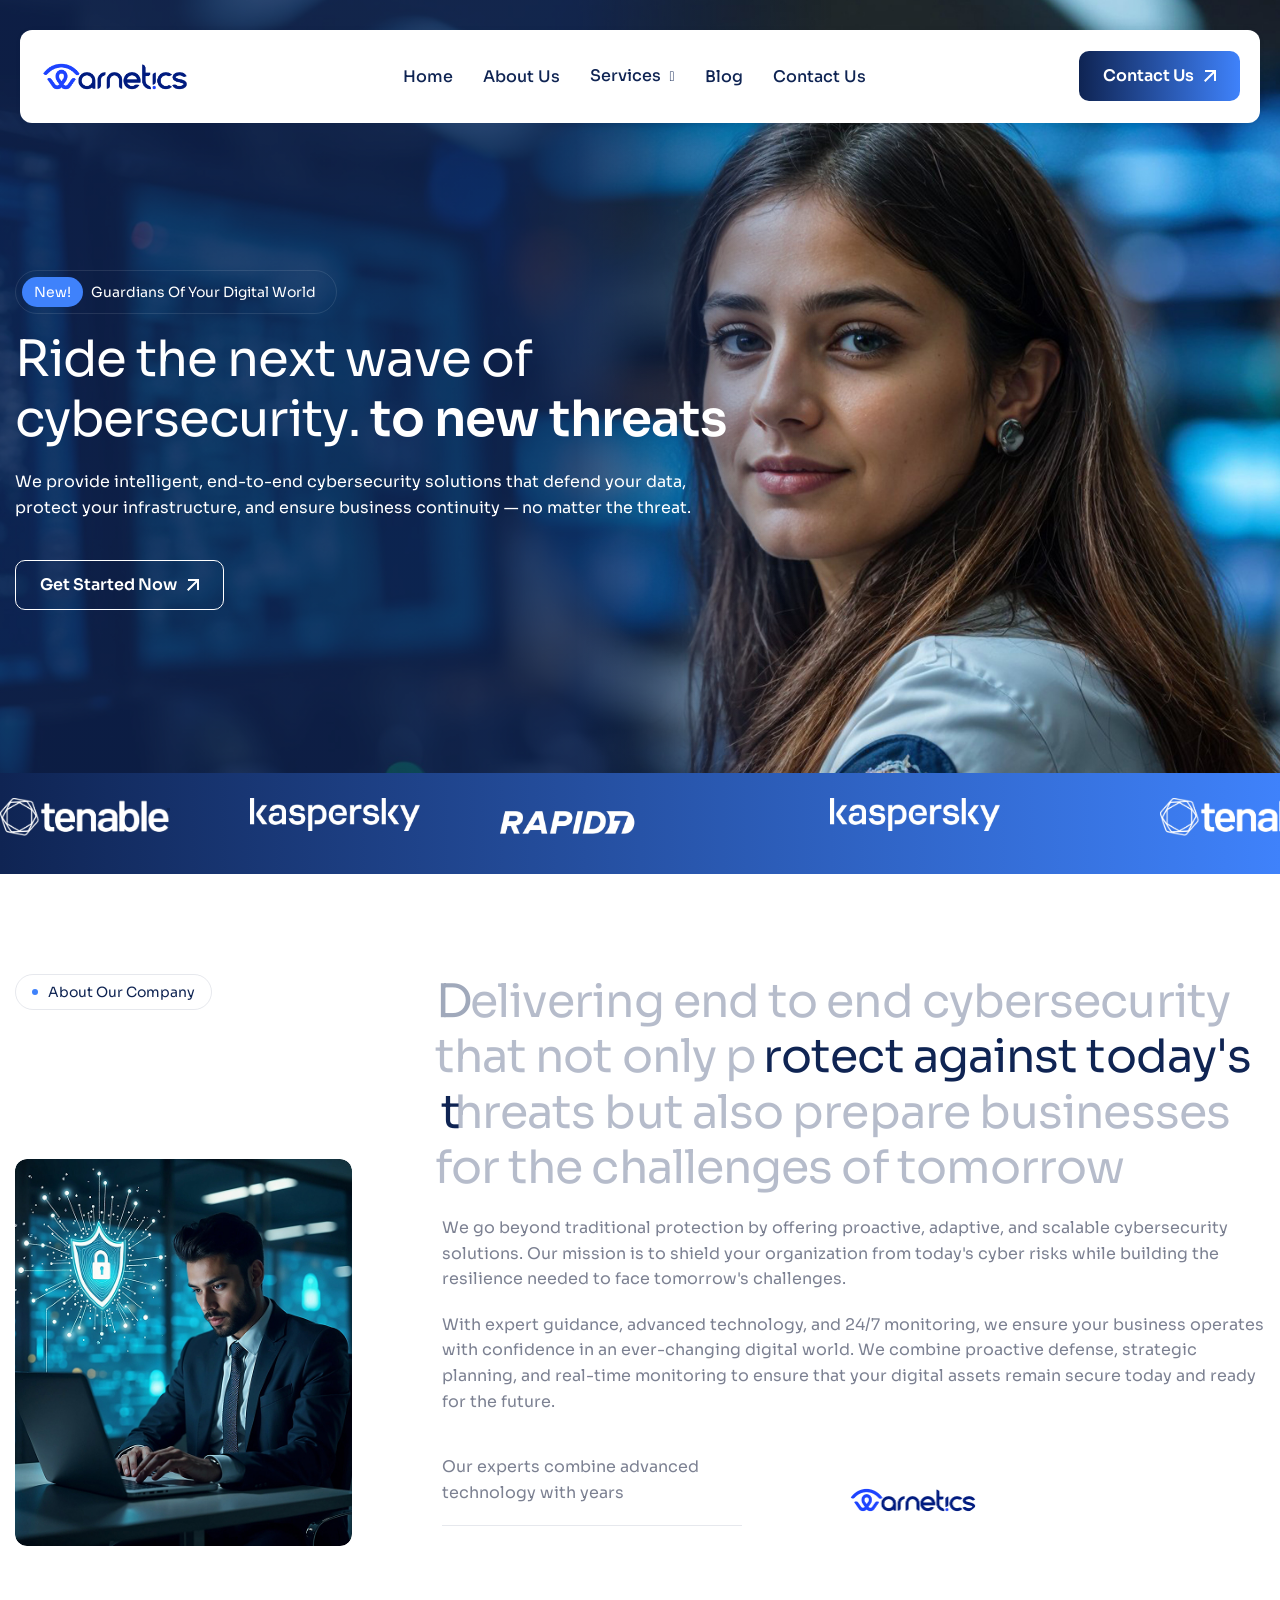
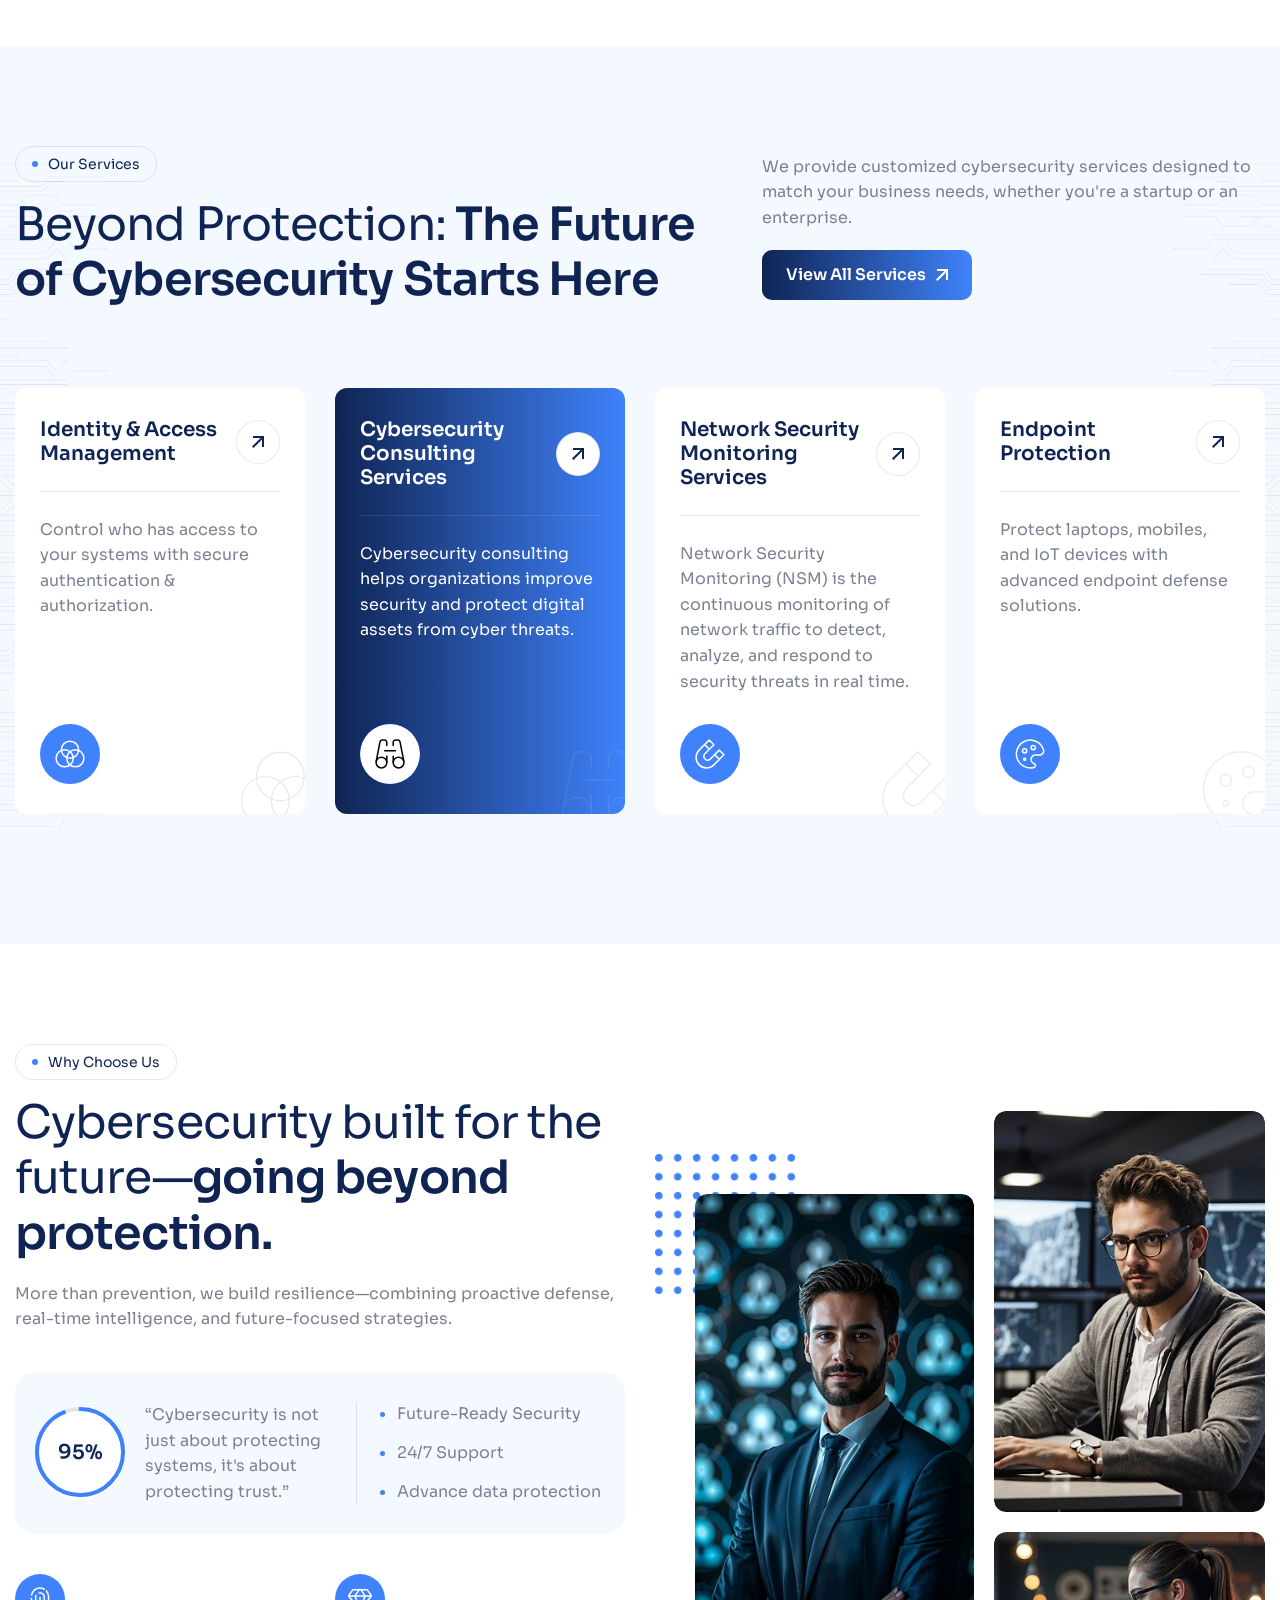
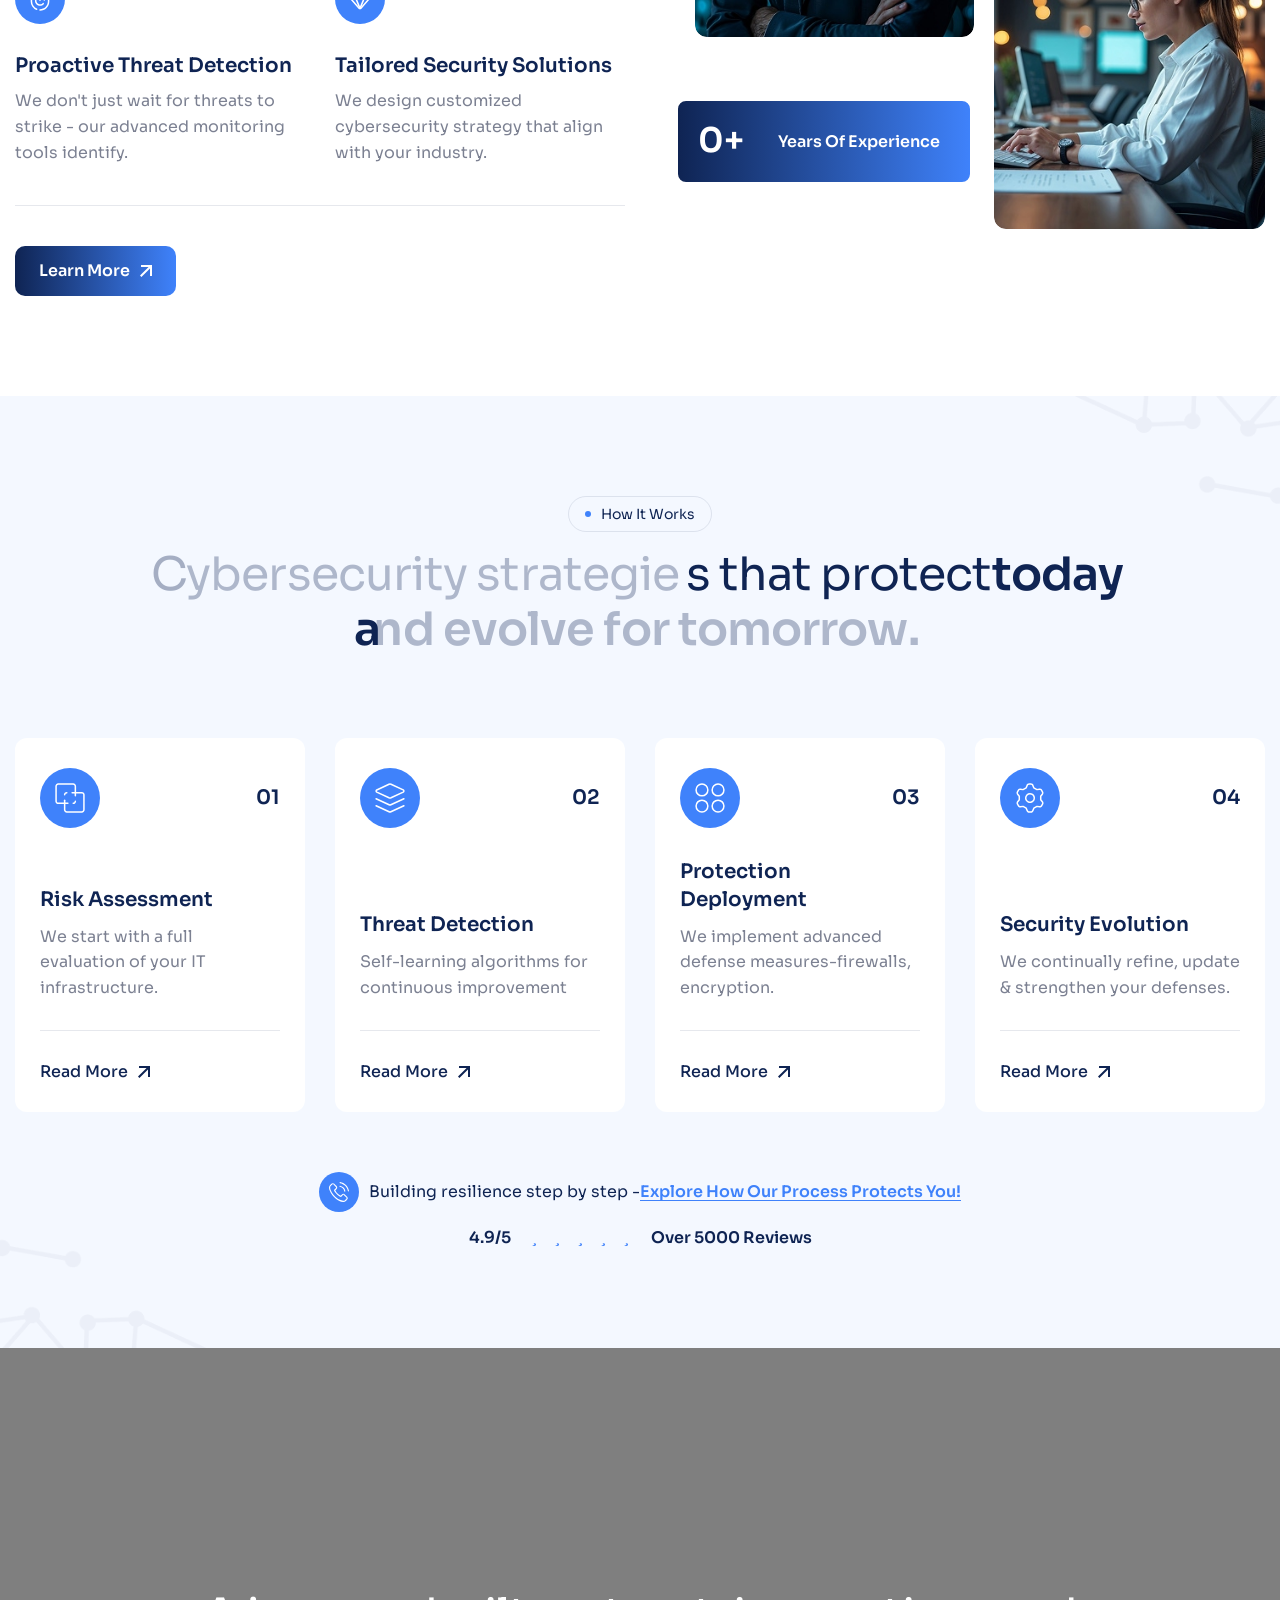
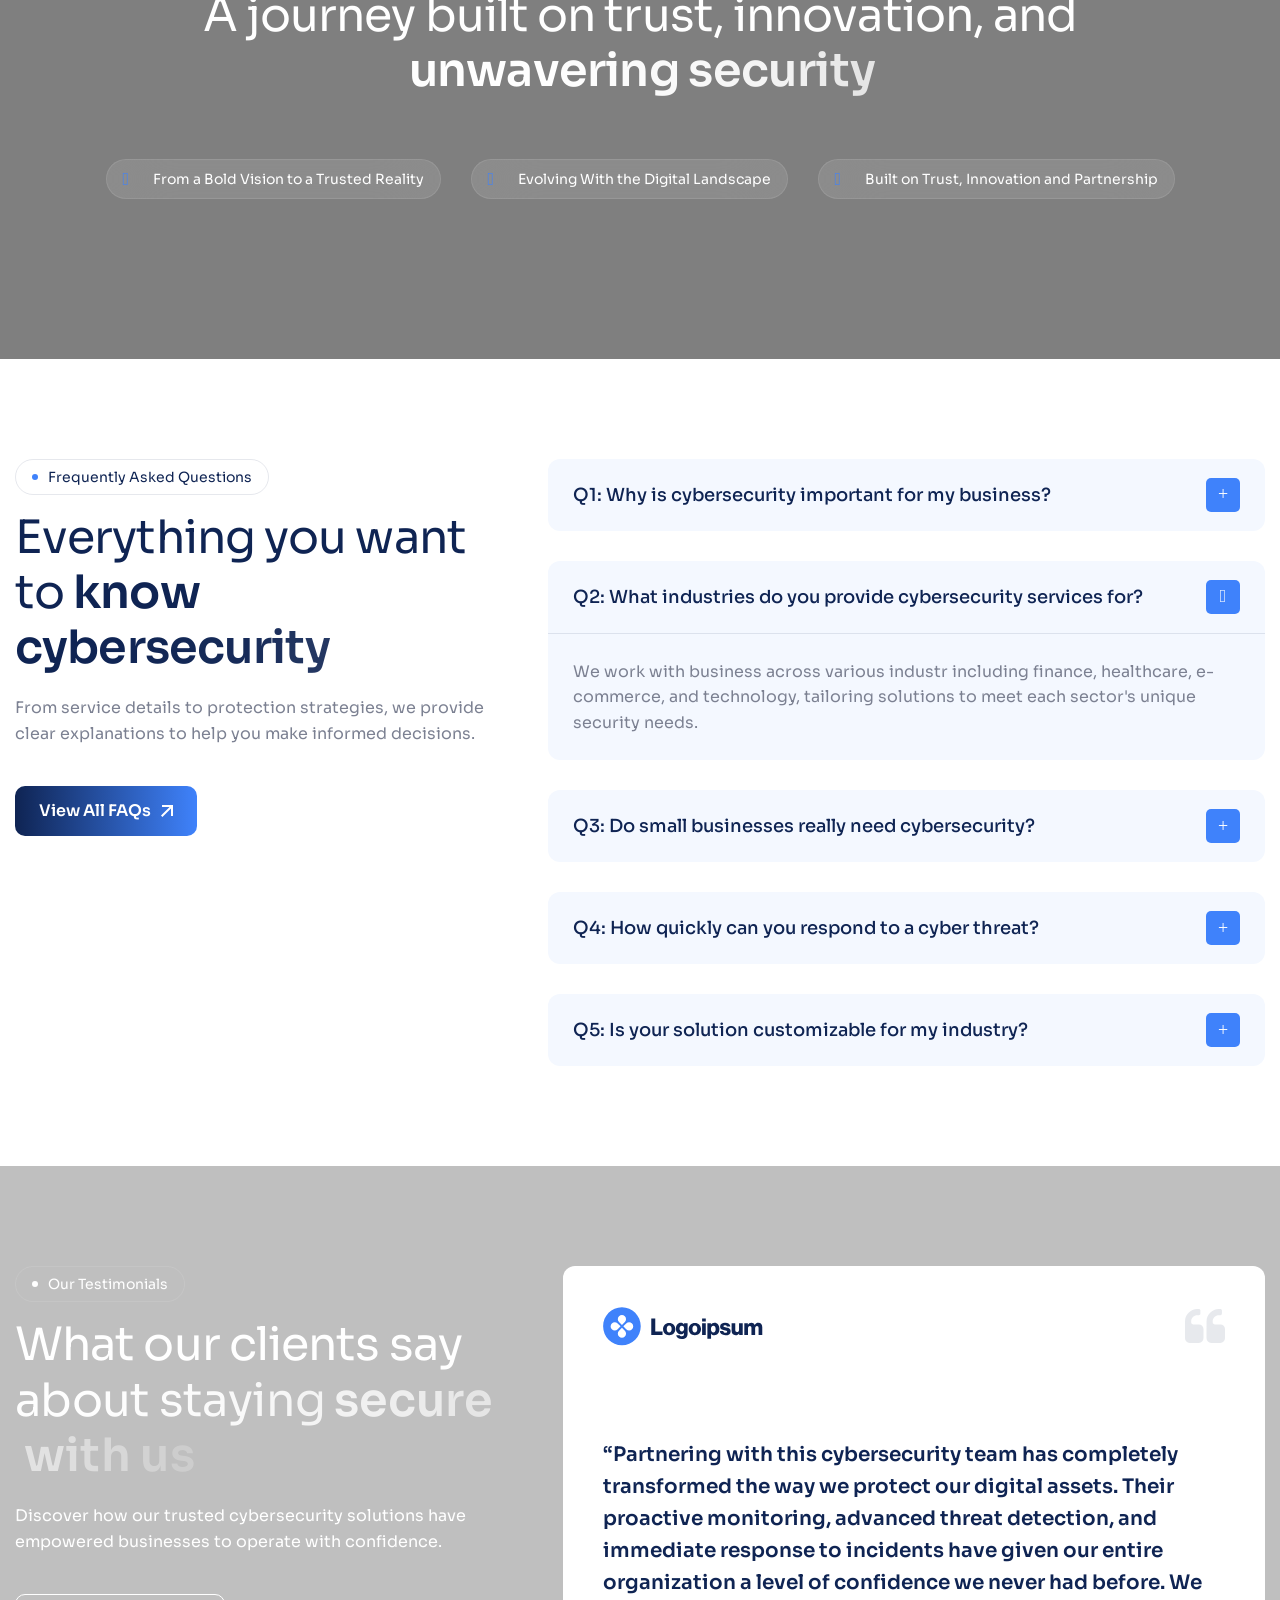
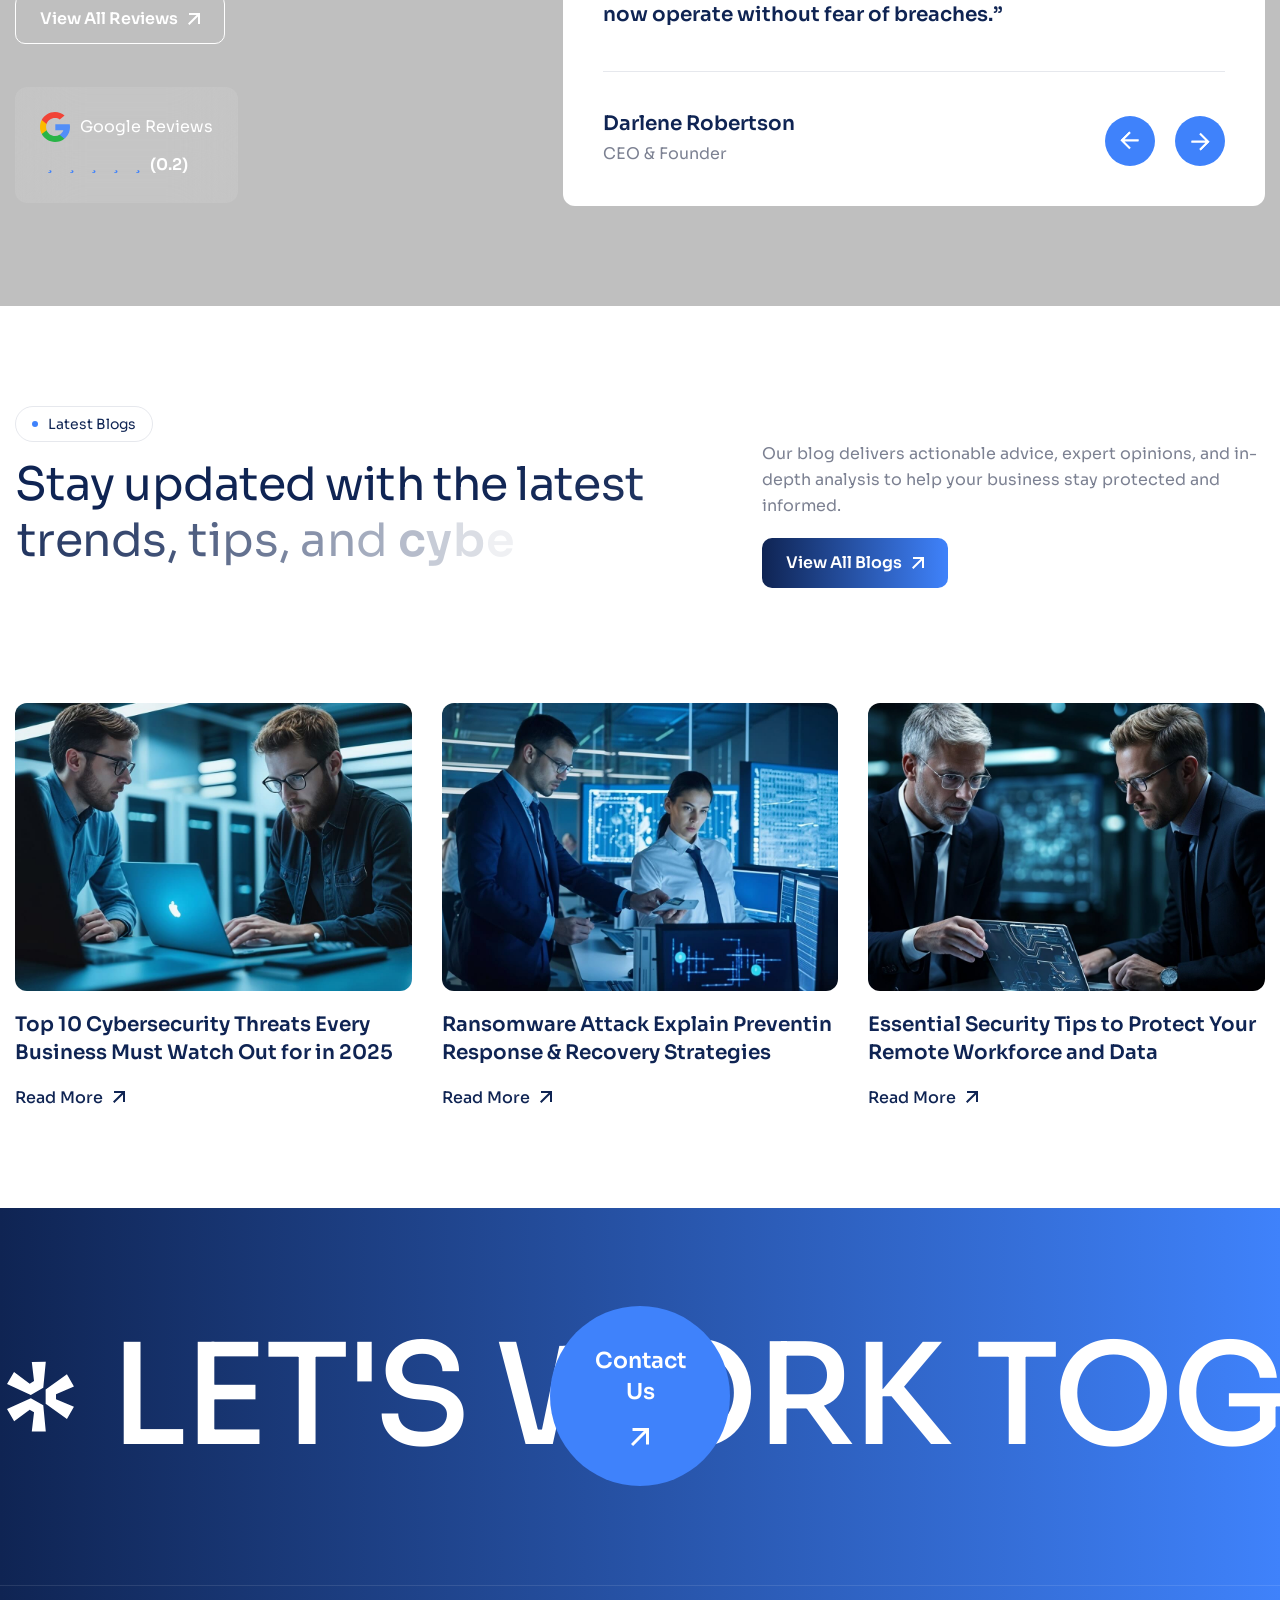
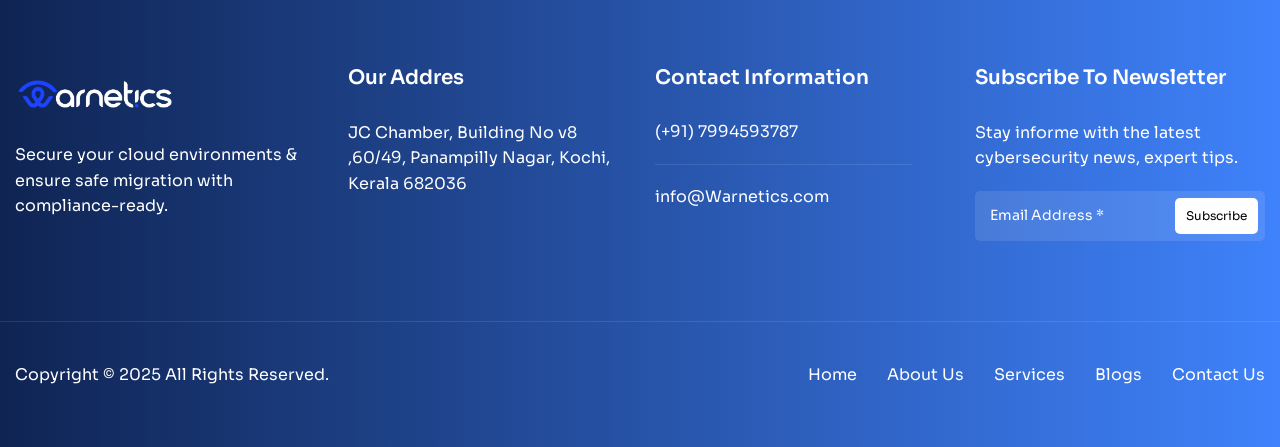
==== index.html @ e3523a28 "new index-image tp index" ====
<!DOCTYPE html>
<html lang="zxx">

<!-- Mirrored from html.awaikenthemes.com/netzon/index.html by HTTrack Website Copier/3.x [XR&CO'2014], Tue, 27 Jan 2026 14:29:32 GMT -->
<head>
	<!-- Meta -->
	<meta charset="utf-8">
	<meta http-equiv="X-UA-Compatible" content="IE=edge">
	<meta name="viewport" content="width=device-width, initial-scale=1.0, maximum-scale=1">
	<meta name="description" content="">
	<meta name="keywords" content="">
	<meta name="author" content="Awaiken">
	<!-- Page Title -->
    <title>Warnetics | Advanced Cyber Defense Solutions



    </title>
	<!-- Favicon Icon -->
	<link rel="shortcut icon" type="image/x-icon" href="images/warnetics icon-01.png">
	<!-- Google Fonts Css-->
	<link rel="preconnect" href="https://fonts.googleapis.com/">
    <link rel="preconnect" href="https://fonts.gstatic.com/" crossorigin>
    <link href="https://fonts.googleapis.com/css2?family=Sora:wght@100..800&amp;display=swap" rel="stylesheet">
	<!-- Bootstrap Css -->
	<link href="css/bootstrap.min.css" rel="stylesheet" media="screen">
	<!-- SlickNav Css -->
	<link href="css/slicknav.min.css" rel="stylesheet">
	<!-- Swiper Css -->
	<link rel="stylesheet" href="css/swiper-bundle.min.css">
	<!-- Font Awesome Icon Css-->
	<link href="css/all.min.css" rel="stylesheet" media="screen">
	<!-- Animated Css -->
	<link href="css/animate.css" rel="stylesheet">
    <!-- Magnific Popup Core Css File -->
	<link rel="stylesheet" href="css/magnific-popup.css">
	<!-- Mouse Cursor Css File -->
	<link rel="stylesheet" href="css/mousecursor.css">
	<!-- Main Custom Css -->
	<link href="css/custom.css" rel="stylesheet" media="screen">
</head>
<body>

    <!-- Preloader Start -->
	<div class="preloader">
		<div class="loading-container">
			<div class="loading"></div>
			<div id="loading-icon"><img src="images/warnetics icon-03.png" alt=""></div>
		</div>
	</div>
	<!-- Preloader End -->

    <!-- Header Start -->
	<header class="main-header">
		<div class="header-sticky">
			<nav class="navbar navbar-expand-lg">
				<div class="container-fluid">
					<!-- Logo Start -->
					<a class="navbar-brand" href="index.html">
						<img src="images/warnetics logo-04.png" width="150"  alt="Logo">
					</a>
					<!-- Logo End -->

					<!-- Main Menu Start -->
					<div class="collapse navbar-collapse main-menu">
                        <div class="nav-menu-wrapper">
                            <ul class="navbar-nav mr-auto" id="menu">
                                <li class="nav-item "><a class="nav-link" href="index.html">Home</a></li>  
                                <li class="nav-item"><a class="nav-link" href="about.html">About Us</a>
                                <li class="nav-item submenu"><a class="nav-link" href="services.html">Services</a>
                                    <ul>
                                        <li class="nav-item"><a class="nav-link" href="iam.html">Identify and access management</a></li>
                                        <li class="nav-item"><a class="nav-link" href="endpoint-protection.html">Endpoint protection</a></li>
                                        <li class="nav-item"><a class="nav-link" href="Network-Security-Monitoring.html">Network security monitoring</a></li>
                                        <li class="nav-item"><a class="nav-link" href="Cybersecurity-consultingn.html">Cybersecurity consultingn</a></li>
                                        <li class="nav-item"><a class="nav-link" href="VAPT.html">Vulnerability Assessmen & Penetration Testing (VAPT)</a></li>
                                    </ul>
                                </li>
                                <li class="nav-item"><a class="nav-link" href="blog.html">Blog</a></li>
                                
                                <li class="nav-item"><a class="nav-link" href="contact.html">Contact Us</a></li>
                            </ul>
                        </div>

                        <!-- Header Btn Start -->
                        <div class="header-btn">
                            <a class="btn-default" href="contact.html">Contact Us</a>
                        </div>
                        <!-- Header Btn End -->                      
					</div>
					<!-- Main Menu End -->
					<div class="navbar-toggle"></div>
				</div>
			</nav>
			<div class="responsive-menu"></div>
		</div>
	</header>
	<!-- Header End -->

    <!-- Hero Section Start -->
    <div class="hero hero-bg-image dark-section parallaxie">
        <div class="container">
            <div class="row">
                <div class="col-xl-7 col-lg-10">
                    <!-- Hero Box Start -->
                    <div class="hero-box">
                        <!-- Hero Content Start -->
                        <div class="hero-content">                            
                            <!-- Section Title Start -->
                            <div class="section-title">
                                <h3 class="wow fadeInUp"><span>New!</span> Guardians of Your Digital World</h3>
                                <h1 class="text-anime-style-2" data-cursor="-opaque">Ride the next wave of cybersecurity. <span>to new threats</span></h1>
                                <p class="wow fadeInUp" data-wow-delay="0.2s">We provide intelligent, end-to-end cybersecurity solutions that defend your data, protect your infrastructure, and ensure business continuity — no matter the threat.</p>
                            </div>
                            <!-- Section Title End -->
    
                            <div class="hero-body wow fadeInUp" data-wow-delay="0.4s">
                                <!-- Hero Button Start -->
                                <div class="hero-btn">
                                    <a href="contact.html" class="btn-default btn-highlighted">Get Started Now</a>
                                </div>
                                <!-- Hero Button End -->
                                
                                <!-- Video Play Button Start -->
                              
                                <!-- Video Play Button End -->
                            </div>
                        </div>
                        <!-- Hero Content End -->
                    </div>
                    <!-- Hero Box End -->
                </div>
            </div>
        </div>
    </div>
    <!-- Hero Section End -->
    
    <!-- Scrolling Ticker Section Start -->
    <div class="our-scrolling-ticker">
        <!-- Scrolling Ticker Start -->
        <div class="scrolling-ticker-box">
            <div class="scrolling-content">
                <span><img src="images/tenable.png" alt=""></span>
                <!-- <span><img src="images/Fortinet-Logo.wine.png" alt=""></span> -->
                <span><img src="images/kaspersky-logo-8.png" alt=""></span>
                <span><img src="images/rapid7.png" alt=""></span>
                <span><img src="images/tenable.pngg" alt=""></span>
                <!-- <span><img src="images/Fortinet-Logo.wine.png" alt=""></span> -->
                <span><img src="images/kaspersky-logo-8.png" alt=""></span>
                <span><img src="images/images/rapid7.png" alt=""></span>
                <span><img src="images/tenable.png" alt=""></span>
                <!-- <span><img src="images/Fortinet-Logo.wine.png" alt=""></span> -->
                <span><img src="images/kaspersky-logo-8.png" alt=""></span>
                <span><img src="images/rapid7.png" alt=""></span>
            </div>

            <div class="scrolling-content">
                <span><img src="images/tenable.png" alt=""></span>
                <!-- <span><img src="images/Fortinet-Logo.wine.png" alt=""></span> -->
                <span><img src="images/kaspersky-logo-8.png" alt=""></span>
                <span><img src="images/rapid7.png" alt=""></span>
                <span><img src="images/tenable.png" alt=""></span>
                <!-- <span><img src="images/Fortinet-Logo.wine.png" alt=""></span> -->
                <span><img src="ikaspersky-logo-8.png" alt=""></span>
                <span><img src="images/images/rapid7.png" alt=""></span>
                <span><img src="images/tenable.png" alt=""></span>
                <!-- <span><img src="images/Fortinet-Logo.wine.png" alt=""></span> -->
                <span><img src="images/kaspersky-logo-8.png" alt=""></span>
                <span><img src="images/rapid7.png" alt=""></span>
            </div>
        </div>
        <!-- Scrolling Ticker End -->
    </div>
    <!-- Scrolling Ticker Section End -->

    <!-- About Us Section Start -->
    <div class="about-us">
        <div class="container">
            <div class="row">
                <div class="col-xl-4">
                    <!-- About Image Box Start -->
                    <div class="about-image-box">
                        <!-- Section Sub Title Start -->
                        <div class="section-sub-title">
                            <h3 class="wow fadeInUp">About Our Company</h3>
                        </div>
                        <!-- Section Sub Title End -->

                        <!-- About Image Start -->
                        <div class="about-us-image">
                            <figure class="image-anime reveal">
                                <img src="images/about-us-image.jpg" alt="">
                            </figure>
                        </div>
                        <!-- About Image End -->
                    </div>
                    <!-- About Image Box End -->           
                </div>

                <div class="col-xl-8">
                    <!-- About Content Start -->
                    <div class="about-us-content">
                        <!-- Section Title Start -->
                        <div class="section-title">
                            <h2 class="text-effect" data-cursor="-opaque">Delivering end to end cybersecurity that not only protect against today's threats but also prepare businesses for the challenges of tomorrow</h2>
                            <p class="wow fadeInUp">We go beyond traditional protection by offering proactive, adaptive, and scalable cybersecurity solutions. Our mission is to shield your organization from today's cyber risks while building the resilience needed to face tomorrow's challenges.</p>
                            <p class="wow fadeInUp" data-wow-delay="0.2s">With expert guidance, advanced technology, and 24/7 monitoring, we ensure your business operates with confidence in an ever-changing digital world. We combine proactive defense, strategic planning, and real-time monitoring to ensure that your digital assets remain secure today and ready for the future.</p>
                        </div>
                        <!-- Section Title End -->

                        <!-- About Review Box Start -->
                        <div class="about-us-body wow fadeInUp" data-wow-delay="0.4s">
                            <!-- About Review Box Start -->
                            <div class="about-review-box">
                                <div class="about-client-box">
                                   
                                    <!-- About Client Content Start -->
                                    <div class="about-client-content">
                                        <p>Our experts combine advanced technology with years</p>
                                    </div>
                                    <!-- About Client Content End -->
                                </div>

                                <!-- About Google Review Box Start -->
                                <div class="about-google-review-box">
                                    
                                </div>
                                <!-- About Google Review Box End -->
                            </div>
                            <!-- About Review Box End -->

                            <!-- About Circle Start -->
                            <div class="about-us-circle">
                                <a href="about.html"><img src="images/warnetics logo-04.png" alt=""></a>
                            </div>
                            <!-- About Circle End -->
                        </div>
                        <!-- About Review Box End -->
                    </div>
                    <!-- About Content End -->
                </div>
            </div>
        </div>
    </div>
    <!-- About Us Section End -->

    <!-- Our Services Section Start -->
    <div class="our-services">
        <div class="container">
            <div class="row section-row align-items-center">
                <div class="col-xl-7">
                    <!-- Section Title Start -->
                    <div class="section-title">
                        <h3 class="wow fadeInUp">Our services</h3>
                        <h2 class="text-anime-style-2" data-cursor="-opaque">Beyond Protection: <span>The Future of Cybersecurity Starts Here</span></h2>
                    </div>
                    <!-- Section Title End -->
                </div>

                <div class="col-xl-5">
                    <!-- Section Content Btn Start -->
                    <div class="section-content-btn">
                        <!-- Section Title Content Start -->
                        <div class="section-title-content wow fadeInUp" data-wow-delay="0.2s">
                            <p class="wow fadeInUp" data-wow-delay="0.2s">We provide customized cybersecurity services designed to match your business needs, whether you're a startup or an enterprise.</p>
                        </div>
                        <!-- Section Title Content End -->

                        <!-- Section Btn Start -->
                        <div class="section-btn wow fadeInUp" data-wow-delay="0.4s">
                            <a href="services.html" class="btn-default">View All Services</a>
                        </div>
                        <!-- Section Btn End -->
                    </div>
                    <!-- Section Content Btn End -->
                </div>
            </div>

            <div class="row service-list">
                <div class="col-xl-3 col-md-6">
                    <!-- Service Item Start -->
                    <div class="service-item wow fadeInUp">
                        <!-- Service Item Body Start -->
                        <div class="service-item-body">
                            <!-- Service Item Header Start -->
                            <div class="service-item-header">
                                <div class="service-item-title">
                                    <h3><a href="iam.html">Identity & Access Management</a></h3>
                                </div>
                                <div class="service-item-btn">
                                    <a href="iam.html"><img src="images/arrow-primary.svg" alt=""></a>
                                </div>
                            </div>
                            <!-- Service Item Header End -->

                            <!-- Service Item Content Start -->
                            <div class="service-item-content">
                                <p>Control who has access to your systems with secure authentication & authorization.</p>
                            </div>
                            <!-- Service Item Content End -->
                        </div>
                        <!-- Service Item Body End -->

                        <!-- Icon Box Start -->
                        <div class="icon-box">
                            <img src="images/icon-service-item-1.svg" alt="">  
                        </div>
                        <!-- Icon Box End -->

                        <!-- Service Bg Icon Start -->
                        <div class="service-bg-icon">
                            <img src="images/icon-service-item-1-bg.svg" alt="">
                        </div>
                        <!-- Service Bg Icon End -->
                    </div>
                    <!-- Service Item End -->
                </div>

                <div class="col-xl-3 col-md-6">
                    <!-- Service Item Start -->
                    <div class="service-item active wow fadeInUp" data-wow-delay="0.2s">
                        <!-- Service Item Body Start -->
                        <div class="service-item-body">
                            <!-- Service Item Header Start -->
                            <div class="service-item-header">
                                <div class="service-item-title">
                                    <h3><a href="Cybersecurity-consultingn.html">Cybersecurity Consulting Services</a></h3>
                                </div>
                                <div class="service-item-btn">
                                    <a href="Cybersecurity-consultingn.html"><img src="images/arrow-primary.svg" alt=""></a>
                                </div>
                            </div>
                            <!-- Service Item Header End -->

                            <!-- Service Item Content Start -->
                            <div class="service-item-content">
                                <p>Cybersecurity consulting helps organizations improve security and protect digital assets from cyber threats.</p>
                            </div>
                            <!-- Service Item Content End -->
                        </div>
                        <!-- Service Item Body End -->

                        <!-- Icon Box Start -->
                        <div class="icon-box">
                            <img src="images/icon-service-item-2.svg" alt=""> 
                        </div>
                        <!-- Icon Box End -->

                        <!-- Service Bg Icon Start -->
                        <div class="service-bg-icon">
                            <img src="images/icon-service-item-2-bg.svg" alt="">
                        </div>
                        <!-- Service Bg Icon End -->
                    </div>
                    <!-- Service Item End -->
                </div>

                <div class="col-xl-3 col-md-6">
                    <!-- Service Item Start -->
                    <div class="service-item wow fadeInUp" data-wow-delay="0.4s">
                        <!-- Service Item Body Start -->
                        <div class="service-item-body">
                            <!-- Service Item Header Start -->
                            <div class="service-item-header">
                                <div class="service-item-title">
                                    <h3><a href="Network-Security-Monitoring.html">Network Security Monitoring Services
                                    </a></h3>
                                </div>
                                <div class="service-item-btn">
                                    <a href="Network-Security-Monitoring.html"><img src="images/arrow-primary.svg" alt=""></a>
                                </div>
                            </div>
                            <!-- Service Item Header End -->

                            <!-- Service Item Content Start -->
                            <div class="service-item-content">
                                <p>Network Security Monitoring (NSM) is the continuous monitoring of network traffic to detect, analyze, and respond to security threats in real time.</p>
                            </div>
                            <!-- Service Item Content End -->
                        </div>
                        <!-- Service Item Body End -->

                        <!-- Icon Box Start -->
                        <div class="icon-box">
                            <img src="images/icon-service-item-3.svg" alt="">  
                        </div>
                        <!-- Icon Box End -->

                        <!-- Service Bg Icon Start -->
                        <div class="service-bg-icon">
                            <img src="images/icon-service-item-3-bg.svg" alt="">
                        </div>
                        <!-- Service Bg Icon End -->
                    </div>
                    <!-- Service Item End -->
                </div>

                <div class="col-xl-3 col-md-6">
                    <!-- Service Item Start -->
                    <div class="service-item wow fadeInUp" data-wow-delay="0.6s">
                        <!-- Service Item Body Start -->
                        <div class="service-item-body">
                            <!-- Service Item Header Start -->
                            <div class="service-item-header">
                                <div class="service-item-title">
                                    <h3><a href="endpoint-protection.html">Endpoint Protection</a></h3>
                                </div>
                                <div class="service-item-btn">
                                    <a href="endpoint-protection.html"><img src="images/arrow-primary.svg" alt=""></a>
                                </div>
                            </div>
                            <!-- Service Item Header End -->

                            <!-- Service Item Content Start -->
                            <div class="service-item-content">
                                <p>Protect laptops, mobiles, and IoT devices with advanced endpoint defense solutions.</p>
                            </div>
                            <!-- Service Item Content End -->
                        </div>
                        <!-- Service Item Body End -->

                        <!-- Icon Box Start -->
                        <div class="icon-box">
                            <img src="images/icon-service-item-4.svg" alt="">  
                        </div>
                        <!-- Icon Box End -->
                         
                        <!-- Service Bg Icon Start -->
                        <div class="service-bg-icon">
                            <img src="images/icon-service-item-4-bg.svg" alt="">
                        </div>
                        <!-- Service Bg Icon End -->
                    </div>
                    <!-- Service Item End -->
                </div>

                <div class="col-lg-12">
                
                </div>
            </div>
        </div>
    </div>
    <!-- Our Services Section End -->

    <!-- Why Choose Us Section Start -->
    <div class="why-choose-us">
        <div class="container">
            <div class="row align-items-center">
                <div class="col-xl-6">
                    <!-- Why Choose Content Start -->
                    <div class="why-choose-content">
                        <!-- Section Title Start -->
                        <div class="section-title">
                            <h3 class="wow fadeInUp">Why Choose Us</h3>
                            <h2 class="text-anime-style-2" data-cursor="-opaque">Cybersecurity built for the future—<span>going beyond protection.</span></h2>
                            <p class="wow fadeInUp" data-wow-delay="0.2s">More than prevention, we build resilience—combining proactive defense, real-time intelligence, and future-focused strategies.</p>
                        </div>
                        <!-- Section Title End -->

                        <!-- Why Choose Body Start -->
                        <div class="why-choose-body wow fadeInUp" data-wow-delay="0.4s">
                            <!-- Why Choose Counter Content Start -->
                            <div class="why-choose-counter-content">
                                <!-- Why Choose Counter Start -->
                                <div class="why-choose-counter">
                                    <div class="circle" data-value="0.95">
                                        <div class="progress_value"><span class="pro_data"></span><span>%</span></div>
                                    </div>
                                </div>
                                <!-- Why Choose Counter End -->

                                <!-- Why Choose Counter Info Start -->
                                <div class="why-choose-counter-info">
                                    <p>“Cybersecurity is not just about protecting systems, it's about protecting trust.”</p>
                                </div>
                                <!-- Why Choose Counter Info End -->
                            </div>
                            <!-- Why Choose Counter Content End -->

                            <!-- Why Choose Counter List Start -->
                            <div class="why-choose-counter-list">
                                <ul>
                                    <li>Future-Ready Security</li>
                                    <li>24/7 Support</li>
                                    <li>Advance data protection</li>
                                </ul>
                            </div>
                            <!-- Why Choose Counter List End -->
                        </div>
                        <!-- Why Choose Body End -->

                        <!-- Why Choose Item List Start -->
                        <div class="why-choose-item-list wow fadeInUp" data-wow-delay="0.6s">
                            <!-- Why Choose Item Start -->
                            <div class="why-choose-item">
                                <div class="icon-box">
                                    <img src="images/icon-why-choose-1.svg" alt="">
                                </div>
                                <div class="why-choose-item-content">
                                    <h3>Proactive Threat Detection</h3>
                                    <p>We don't just wait for threats to strike - our advanced monitoring tools identify.</p>
                                </div>
                            </div>
                            <!-- Why Choose Item End -->

                            <!-- Why Choose Item Start -->
                            <div class="why-choose-item">
                                <div class="icon-box">
                                    <img src="images/icon-why-choose-2.svg" alt="">
                                </div>
                                <div class="why-choose-item-content">
                                    <h3>Tailored Security Solutions</h3>
                                    <p>We design customized cybersecurity strategy that align with your industry.</p>
                                </div>
                            </div>
                            <!-- Why Choose Item End -->
                        </div>
                        <!-- Why Choose Item List End -->

                        <!-- Why Choose Button Start -->
                        <div class="why-choose-btn wow fadeInUp" data-wow-delay="0.8s">
                            <a href="contact.html" class="btn-default">Learn more</a>
                        </div>
                        <!-- Why Choose Button End -->
                    </div>
                    <!-- Why Choose Content End -->
                </div>

                <div class="col-xl-6">
                    <!-- Why Choose Image Box Start -->
                    <div class="why-choose-image-box wow fadeInUp" data-wow-delay="0.2s">
                        <!-- Why Choose Image Box 1 Start -->
                        <div class="why-choose-img-box-1">
                            <!-- Why Choose Image Start -->
                            <div class="why-choose-image image-1">
                                <figure class="image-anime reveal">
                                    <img src="images/why-choose-image-1.jpg" alt="">
                                </figure>
                            </div>
                            <!-- Why Choose Image End -->

                            <!-- Year Experience Box Start -->
                            <div class="year-experience-box">
                                <h2><span class="counter">2</span>+</h2>
                                <p>Years Of Experience</p>
                            </div>
                            <!-- Year Experience Box End -->
                        </div>
                        <!-- Why Choose Image Box 1 End -->

                        <!-- Why Choose Image Box 2 Start -->
                        <div class="why-choose-img-box-2">
                            <!-- Why Choose Image Start -->
                            <div class="why-choose-image image-2">
                                <figure class="image-anime reveal">
                                    <img src="images/why-choose-image-2.jpg" alt="">
                                </figure>
                            </div>
                            <!-- Why Choose Image End -->

                            <!-- Why Choose Image Start -->
                            <div class="why-choose-image image-3">
                                <figure class="image-anime reveal">
                                    <img src="images/why-choose-image-3.jpg" alt="">
                                </figure>
                            </div>
                            <!-- Why Choose Image End -->
                        </div>
                        <!-- Why Choose Image Box 1 End -->
                    </div>
                    <!-- Why Choose Image Box End -->
                </div>
            </div>
        </div>
    </div>
    <!-- Why Choose Us Section End -->

    <!-- How It Work Section Start -->
    <div class="how-it-work">
        <div class="container">
            <div class="row section-row">
                <div class="col-lg-12">
                    <!-- Section Title Start -->
                    <div class="section-title section-title-center">
                        <h3 class="wow fadeInUp">How It Works</h3>
                        <h2 class="text-effect" data-cursor="-opaque">Cybersecurity strategies that protect<span>today and evolve for tomorrow.</span></h2>
                    </div>
                    <!-- Section Title End -->
                </div>
            </div>

            <div class="row">
                <div class="col-xl-3 col-lg-6 col-md-6">
                    <!-- How Work Item Start -->
                    <div class="how-work-item wow fadeInUp">
                        <!-- How Work Item Header Start -->
                        <div class="how-work-item-header">
                            <div class="icon-box">
                                <img src="images/icon-how-it-work-1.svg" alt="">
                            </div>
                            <div class="how-work-item-no">
                                <h3>01</h3>
                            </div>
                        </div>
                        <!-- How Work Item Header End -->

                        <!-- How Work Item Body Start -->
                        <div class="how-work-item-body">
                            <div class="how-work-item-content">
                                <h3>Risk Assessment</h3>
                                <p>We start with a full evaluation of your IT infrastructure.</p>
                            </div>                            
                            <div class="how-work-btn">
                                <a href="contact.html" class="readmore-btn">Read More</a>
                            </div>
                        </div>                        
                        <!-- How Work Item Body End -->
                    </div>
                    <!-- How Work Item End -->
                </div>

                <div class="col-xl-3 col-lg-6 col-md-6">
                    <!-- How Work Item Start -->
                    <div class="how-work-item wow fadeInUp" data-wow-delay="0.2s">
                        <!-- How Work Item Header Start -->
                        <div class="how-work-item-header">
                            <div class="icon-box">
                                <img src="images/icon-how-it-work-2.svg" alt="">
                            </div>
                            <div class="how-work-item-no">
                                <h3>02</h3>
                            </div>
                        </div>
                        <!-- How Work Item Header End -->

                        <!-- How Work Item Body Start -->
                        <div class="how-work-item-body">
                            <div class="how-work-item-content">
                                <h3>Threat Detection</h3>
                                <p>Self-learning algorithms for continuous improvement</p>
                            </div>                            
                            <div class="how-work-btn">
                                <a href="contact.html" class="readmore-btn">Read More</a>
                            </div>
                        </div>                        
                        <!-- How Work Item Body End -->
                    </div>
                    <!-- How Work Item End -->
                </div>

                <div class="col-xl-3 col-lg-6 col-md-6">
                    <!-- How Work Item Start -->
                    <div class="how-work-item wow fadeInUp" data-wow-delay="0.4s">
                        <!-- How Work Item Header Start -->
                        <div class="how-work-item-header">
                            <div class="icon-box">
                                <img src="images/icon-how-it-work-3.svg" alt="">
                            </div>
                            <div class="how-work-item-no">
                                <h3>03</h3>
                            </div>
                        </div>
                        <!-- How Work Item Header End -->

                        <!-- How Work Item Body Start -->
                        <div class="how-work-item-body">
                            <div class="how-work-item-content">
                                <h3>Protection Deployment</h3>
                                <p>We implement advanced defense measures-firewalls, encryption.</p>
                            </div>                            
                            <div class="how-work-btn">
                                <a href="contact.html" class="readmore-btn">Read More</a>
                            </div>
                        </div>                        
                        <!-- How Work Item Body End -->
                    </div>
                    <!-- How Work Item End -->
                </div>

                <div class="col-xl-3 col-lg-6 col-md-6">
                    <!-- How Work Item Start -->
                    <div class="how-work-item wow fadeInUp" data-wow-delay="0.6s">
                        <!-- How Work Item Header Start -->
                        <div class="how-work-item-header">
                            <div class="icon-box">
                                <img src="images/icon-how-it-work-4.svg" alt="">
                            </div>
                            <div class="how-work-item-no">
                                <h3>04</h3>
                            </div>
                        </div>
                        <!-- How Work Item Header End -->

                        <!-- How Work Item Body Start -->
                        <div class="how-work-item-body">
                            <div class="how-work-item-content">
                                <h3>Security Evolution</h3>
                                <p>We continually refine, update & strengthen your defenses.</p>
                            </div>                            
                            <div class="how-work-btn">
                                <a href="contact.html" class="readmore-btn">Read More</a>
                            </div>
                        </div>                        
                        <!-- How Work Item Body End -->
                    </div>
                    <!-- How Work Item End -->
                </div>
            </div>

            <div class="row">
                <div class="col-lg-12">
                    <!-- Section Footer Text Start -->
                    <div class="section-footer-text section-footer-contact wow fadeInUp" data-wow-delay="0.8s">
                        <p><span><img src="images/icon-phone-white.svg" alt=""></span> Building resilience step by step - <a href="contact.html">Explore how our process protects you!</a></p>
                        <ul>
                            <li>4.9/5</li>
                            <li><i class="fa-solid fa-star"></i>
                                <i class="fa-solid fa-star"></i>
                                <i class="fa-solid fa-star"></i>
                                <i class="fa-solid fa-star"></i>
                                <i class="fa-solid fa-star"></i>
                            </li>
                            <li>Over 5000 Reviews</li>
                        </ul>
                    </div>
                    <!-- Section Footer Text End -->
                </div>
            </div>
        </div>
    </div>
    <!-- How It Work Section Start -->

    
    <!-- Our Case Studies Section End -->

    <!-- Intro Video Section Start -->
    <div class="intro-video dark-section parallaxie">
        <div class="container">
            <div class="row">
                <div class="col-lg-12">
                    <!-- Intro Video Box Start -->
                    <div class="intro-video-box">
                        <!-- Our Video Circle Start -->
                        <div class="our-video-circle">
                            
                        </div>     
                        <!-- Our Video Circle End -->

                        <!-- Section Title Start -->
                        <div class="section-title section-title-center">
                            <h2 class="text-anime-style-2" data-cursor="-opaque">A journey built on trust, innovation, and <span>unwavering security</span></h2>
                        </div>
                        <!-- Section Title End -->

                        <!-- Intro Video List Start -->
                        <div class="intro-video-list wow fadeInUp" data-wow-delay="0.2s">
                            <ul>
                                <li>From a Bold Vision to a Trusted Reality</li>
                                <li>Evolving With the Digital Landscape</li>
                                <li>Built on Trust, Innovation and Partnership</li>
                            </ul>
                        </div>
                        <!-- Intro Video List End -->
                    </div>
                    <!-- Intro Video Box End -->
                </div>
            </div>
        </div>
    </div>
    <!-- Intro Video Section End -->

   

    

    <!-- Our Faqs Section Start -->
    <div class="our-faqs">
        <div class="container">
            <div class="row">
                <div class="col-xl-5">
                    <!-- Our Faqs Content Start -->
                    <div class="our-faqs-content">
                        <!-- Section Title Start -->
                        <div class="section-title">
                            <h3 class="wow fadeInUp">Frequently Asked Questions</h3>
                            <h2 class="text-anime-style-2" data-cursor="-opaque">Everything you want to <span>know cybersecurity</span></h2>
                            <p class="wow fadeInUp" data-wow-delay="0.2s">From service details to protection strategies, we provide clear explanations to help you make informed decisions.</p>
                        </div>
                        <!-- Section Title End -->
                        
                        <!-- Faq Button Start -->
                        <div class="faq-btn wow fadeInUp" data-wow-delay="0.4s">
                            <a href="#" class="btn-default">View all FAQs</a>
                        </div>
                        <!-- Faq Button End -->
                    </div>
                    <!-- Our Faqs Content End -->
                </div>

                <div class="col-xl-7">
                    <!-- FAQ Accordion Start -->
                    <div class="faq-accordion" id="accordion">
                        <!-- FAQ Item Start -->
                        <div class="accordion-item wow fadeInUp">
                            <h2 class="accordion-header" id="heading1">
                                <button class="accordion-button collapsed" type="button" data-bs-toggle="collapse" data-bs-target="#collapse1" aria-expanded="false" aria-controls="collapse1">
                                    Q1: Why is cybersecurity important for my business?
                                </button>
                            </h2>
                            <div id="collapse1" class="accordion-collapse collapse" aria-labelledby="heading1" data-bs-parent="#accordion">
                                <div class="accordion-body">
                                    <p>We work with business across various industr including finance, healthcare, e-commerce, and technology, tailoring solutions to meet each sector's unique security needs.</p>
                                </div>
                            </div>
                        </div>
                        <!-- FAQ Item End -->

                        <!-- FAQ Item Start -->
                        <div class="accordion-item wow fadeInUp" data-wow-delay="0.2s">
                            <h2 class="accordion-header" id="heading2">
                                <button class="accordion-button" type="button" data-bs-toggle="collapse" data-bs-target="#collapse2" aria-expanded="true" aria-controls="collapse2">
                                    Q2: What industries do you provide cybersecurity services for?
                                </button>
                            </h2>
                            <div id="collapse2" class="accordion-collapse collapse show" aria-labelledby="heading2" data-bs-parent="#accordion">
                                <div class="accordion-body">
                                    <p>We work with business across various industr including finance, healthcare, e-commerce, and technology, tailoring solutions to meet each sector's unique security needs.</p>
                                </div>
                            </div>
                        </div>
                        <!-- FAQ Item End -->

                        <!-- FAQ Item Start -->
                        <div class="accordion-item wow fadeInUp" data-wow-delay="0.4s">
                            <h2 class="accordion-header" id="heading3">
                                <button class="accordion-button collapsed" type="button" data-bs-toggle="collapse" data-bs-target="#collapse3" aria-expanded="false" aria-controls="collapse3">
                                    Q3: Do small businesses really need cybersecurity?
                                </button>
                            </h2>
                            <div id="collapse3" class="accordion-collapse collapse" aria-labelledby="heading3" data-bs-parent="#accordion">
                                <div class="accordion-body">
                                    <p>We work with business across various industr including finance, healthcare, e-commerce, and technology, tailoring solutions to meet each sector's unique security needs.</p>
                                </div>
                            </div>
                        </div>
                        <!-- FAQ Item End -->

                        <!-- FAQ Item Start -->
                        <div class="accordion-item wow fadeInUp" data-wow-delay="0.6s">
                            <h2 class="accordion-header" id="heading4">
                                <button class="accordion-button collapsed" type="button" data-bs-toggle="collapse" data-bs-target="#collapse4" aria-expanded="false" aria-controls="collapse4">
                                    Q4: How quickly can you respond to a cyber threat?
                                </button>
                            </h2>
                            <div id="collapse4" class="accordion-collapse collapse" aria-labelledby="heading4" data-bs-parent="#accordion">
                                <div class="accordion-body">
                                    <p>We work with business across various industr including finance, healthcare, e-commerce, and technology, tailoring solutions to meet each sector's unique security needs.</p>
                                </div>
                            </div>
                        </div>
                        <!-- FAQ Item End -->
                        
                        <!-- FAQ Item Start -->
                        <div class="accordion-item wow fadeInUp" data-wow-delay="0.8s">
                            <h2 class="accordion-header" id="heading5">
                                <button class="accordion-button collapsed" type="button" data-bs-toggle="collapse" data-bs-target="#collapse5" aria-expanded="false" aria-controls="collapse5">
                                    Q5: Is your solution customizable for my industry?
                                </button>
                            </h2>
                            <div id="collapse5" class="accordion-collapse collapse" aria-labelledby="heading5" data-bs-parent="#accordion">
                                <div class="accordion-body">
                                    <p>We work with business across various industr including finance, healthcare, e-commerce, and technology, tailoring solutions to meet each sector's unique security needs.</p>
                                </div>
                            </div>
                        </div>
                        <!-- FAQ Item End -->
                    </div>
                    <!-- FAQ Accordion End -->
                </div>
            </div>
        </div>
    </div>
    <!-- Our Faqs Section End -->

    <!-- Our Testimonial Section Start -->
    <div class="our-testimonials dark-section parallaxie">
        <div class="container">
            <div class="row">
                <div class="col-xl-5 col-lg-6">
                    <!-- Testimonial Content Start -->
                    <div class="our-testimonial-content">
                        <!-- Section Title Start -->
                        <div class="section-title">
                            <h3 class="wow fadeInUp">Our Testimonials</h3>
                            <h2 class="text-anime-style-2" data-cursor="-opaque">What our clients say about staying <span>secure with us</span></h2>
                            <p class="wow fadeInUp" data-wow-delay="0.2s">Discover how our trusted cybersecurity solutions have empowered businesses to operate with confidence.</p>
                        </div>
                        <!-- Section Title End -->
                        
                        <!-- Testimonial Button Start -->
                        <div class="testimonial-btn wow fadeInUp" data-wow-delay="0.4s">
                            <a href="#" class="btn-default btn-highlighted">View All Reviews</a>
                        </div>
                        <!-- Testimonial Button End -->

                        <!-- Testimonial Google Review Start -->
                        <div class="testimonial-google-review wow fadeInUp" data-wow-delay="0.6s">
                            <!-- About Google Review Header Start -->
                            <div class="about-google-review-header">
                                <div class="icon-box">
                                    <img src="images/icon-google.svg" alt="">
                                </div>
                                <div class="about-google-review-content">
                                    <p>Google Reviews</p>
                                </div>
                            </div>
                            <!-- About Google Review Header End -->

                            <!-- Google Rating Content Start -->
                            <div class="google-review-content">
                                <i class="fa-solid fa-star"></i>
                                <i class="fa-solid fa-star"></i>
                                <i class="fa-solid fa-star"></i>
                                <i class="fa-solid fa-star"></i>
                                <i class="fa-solid fa-star"></i>
                                <p>(<span class="counter">4.9</span>)</p>
                            </div>
                            <!-- Google Rating Content End -->
                        </div>
                        <!-- Testimonial Google Review End -->
                    </div>
                    <!-- Testimonial Content End -->
                </div>

                <div class="col-xl-7 col-lg-6">
                    <!-- Testimonial Slider Start -->
                    <div class="testimonial-slider">
                        <div class="swiper">
                            <div class="swiper-wrapper" data-cursor-text="Drag">
                                <!-- Testimonial Slide Start -->
                                <div class="swiper-slide">
                                    <div class="testimonial-item">
                                        <div class="testimonial-header">
                                            <div class="testimonial-logo">
                                                <img src="images/testimonial-company-logo-1.svg" alt="">
                                            </div>
                                            <div class="testimonial-quote">
                                                <img src="images/testimonial-quote.svg" alt="">
                                            </div>
                                        </div>                                         
                                        <div class="testimonial-body">
                                            <div class="testimonial-content">
                                                <p>“Partnering with this cybersecurity team has completely transformed the way we protect our digital assets. Their proactive monitoring, advanced threat detection, and immediate response to incidents have given our entire organization a level of confidence we never had before. We now operate without fear of breaches.”</p>
                                            </div>
                                            <div class="testimonial-author-content">
                                                <h3>Darlene Robertson</h3>
                                                <p>CEO & Founder</p>
                                            </div>
                                        </div>
                                    </div>
                                </div>
                                <!-- Testimonial Slide End -->

                                <!-- Testimonial Slide Start -->
                                <div class="swiper-slide">
                                    <div class="testimonial-item">
                                        <div class="testimonial-header">
                                            <div class="testimonial-logo">
                                                <img src="images/testimonial-company-logo-2.svg" alt="">
                                            </div>
                                            <div class="testimonial-quote">
                                                <img src="images/testimonial-quote.svg" alt="">
                                            </div>
                                        </div>                                         
                                        <div class="testimonial-body">
                                            <div class="testimonial-content">
                                                <p>“Partnering with this cybersecurity team has completely transformed the way we protect our digital assets. Their proactive monitoring, advanced threat detection, and immediate response to incidents have given our entire organization a level of confidence we never had before. We now operate without fear of breaches.”</p>
                                            </div>
                                            <div class="testimonial-author-content">
                                                <h3>John Carter</h3>
                                                <p>CTO, FinSecure Ltd.</p>
                                            </div>
                                        </div>
                                    </div>
                                </div>
                                <!-- Testimonial Slide End -->
                            </div>

                            <!-- Testimonial Slider Button Start -->
                            <div class="testimonial-slider-btn">
                                <div class="testimonial-button-prev"></div>
                                <div class="testimonial-button-next"></div>
                            </div>
                            <!-- Testimonial Slider Button End -->
                        </div>
                    </div>
                    <!-- Testimonial Slider End -->
                </div>
            </div>
        </div>
    </div>
    <!-- Our Testimonial Section End -->

    <!-- Our Blog Section Start -->
    <div class="our-blog">
        <div class="container">
            <div class="row section-row align-items-center">
                <div class="col-xl-7">
                    <!-- Section Title Start -->
                    <div class="section-title">
                        <h3 class="wow fadeInUp">latest Blogs</h3>
                        <h2 class="text-anime-style-2" data-cursor="-opaque">Stay updated with the latest trends, tips, and <span>cybersecurity insights</span></h2>
                    </div>
                    <!-- Section Title End -->
                </div>

                <div class="col-xl-5">
                    <!-- Section Content Btn Start -->
                    <div class="section-content-btn">
                        <!-- Section Title Content Start -->
                        <div class="section-title-content wow fadeInUp" data-wow-delay="0.2s">
                            <p>Our blog delivers actionable advice, expert opinions, and in-depth analysis to help your business stay protected and informed.</p>
                        </div>
                        <!-- Section Title Content End -->

                        <!-- Section Btn Start -->
                        <div class="section-btn wow fadeInUp" data-wow-delay="0.4s">
                            <a href="blog.html" class="btn-default">View All Blogs</a>
                        </div>
                        <!-- Section Btn End -->
                    </div>
                    <!-- Section Content Btn End -->
                </div>
            </div>

            <div class="row">
                <div class="col-xl-4 col-md-6">
                    <!-- Post Item Start -->
                    <div class="post-item wow fadeInUp">
                        <!-- Post Featured Image Start-->
                        <div class="post-featured-image">
                            <a href="#" data-cursor-text="View">
                                <figure class="image-anime">
                                    <img src="images/post-1.jpg" alt="">
                                </figure>
                            </a>
                        </div>
                        <!-- Post Featured Image End -->

                        <!-- Post Item Body Start -->
                        <div class="post-item-body">
                            <!-- Post Item Content Start -->
                            <div class="post-item-content">
                                <h2><a href="#">Top 10 Cybersecurity Threats Every Business Must Watch Out for in 2025</a></h2>
                            </div>
                            <!-- Post Item Content End -->

                            <!-- Post Item Readmore Button Start-->
                            <div class="post-item-btn">
                                <a href="#" class="readmore-btn">read more</a>
                            </div>
                            <!-- Post Item Readmore Button End-->
                        </div>
                        <!-- Post Item Body End -->
                    </div>
                    <!-- Post Item End -->
                </div>

                <div class="col-xl-4 col-md-6">
                    <!-- Post Item Start -->
                    <div class="post-item wow fadeInUp" data-wow-delay="0.2s">
                        <!-- Post Featured Image Start-->
                        <div class="post-featured-image">
                            <a href="#" data-cursor-text="View">
                                <figure class="image-anime">
                                    <img src="images/post-2.jpg" alt="">
                                </figure>
                            </a>
                        </div>
                        <!-- Post Featured Image End -->

                        <!-- Post Item Body Start -->
                        <div class="post-item-body">
                            <!-- Post Item Content Start -->
                            <div class="post-item-content">
                                <h2><a href="#">Ransomware Attack Explain Preventin Response & Recovery Strategies</a></h2>
                            </div>
                            <!-- Post Item Content End -->

                            <!-- Post Item Readmore Button Start-->
                            <div class="post-item-btn">
                                <a href="#" class="readmore-btn">read more</a>
                            </div>
                            <!-- Post Item Readmore Button End-->
                        </div>
                        <!-- Post Item Body End -->
                    </div>
                    <!-- Post Item End -->
                </div>

                <div class="col-xl-4 col-md-6">
                    <!-- Post Item Start -->
                    <div class="post-item wow fadeInUp" data-wow-delay="0.4s">
                        <!-- Post Featured Image Start-->
                        <div class="post-featured-image">
                            <a href="#" data-cursor-text="View">
                                <figure class="image-anime">
                                    <img src="images/post-3.jpg" alt="">
                                </figure>
                            </a>
                        </div>
                        <!-- Post Featured Image End -->

                        <!-- Post Item Body Start -->
                        <div class="post-item-body">
                            <!-- Post Item Content Start -->
                            <div class="post-item-content">
                                <h2><a href="#">Essential Security Tips to Protect Your Remote Workforce and Data</a></h2>
                            </div>
                            <!-- Post Item Content End -->

                            <!-- Post Item Readmore Button Start-->
                            <div class="post-item-btn">
                                <a href="#" class="readmore-btn">read more</a>
                            </div>
                            <!-- Post Item Readmore Button End-->
                        </div>
                        <!-- Post Item Body End -->
                    </div>
                    <!-- Post Item End -->
                </div>
            </div>
        </div>
    </div>
    <!-- Our Blog Section End -->
    
    <!-- Footer Start -->
    <footer class="main-footer">
        <!-- Footer Scrolling Ticker Box Start -->
        <div class="footer-scrolling-ticker-box">
            <div class="container-fluid">
                <div class="row">
                    <div class="col-lg-12">
                        <!-- Footer Scrolling Ticker Start -->
                        <div class="footer-scrolling-ticker">
                            <!-- Scrolling Ticker Box Start -->
                            <div class="scrolling-ticker-box">
                                <!-- Scrolling Ticker Content Start -->
                                <div class="scrolling-content">
                                    <span><img src="images/icon-asterisk.svg" alt=""> Let's  Work Together</span>
                                    <span><img src="images/icon-asterisk.svg" alt=""> Let's  Work Together</span>
                                    <span><img src="images/icon-asterisk.svg" alt=""> Let's  Work Together</span>
                                    <span><img src="images/icon-asterisk.svg" alt=""> Let's  Work Together</span>
                                </div>
                                <!-- Scrolling Ticker Content End -->
            
                                <!-- Scrolling Ticker Content Start -->
                                <div class="scrolling-content">
                                    <span><img src="images/icon-asterisk.svg" alt=""> Let's  Work Together</span>
                                    <span><img src="images/icon-asterisk.svg" alt=""> Let's  Work Together</span>
                                    <span><img src="images/icon-asterisk.svg" alt=""> Let's  Work Together</span>
                                    <span><img src="images/icon-asterisk.svg" alt=""> Let's  Work Together</span>
                                </div>
                                <!-- Scrolling Ticker Content End -->
                            </div>
                            <!-- Scrolling Ticker Box End -->
            
                            <!-- Footer Contact Button Start -->
                            <div class="footer-contact-btn">
                                <a href="contact.html" class="schedule-btn">Contact Us <img src="images/arrow-white.svg" alt=""></a>
                            </div>
                            <!-- Footer Contact Button End -->
                        </div>
                        <!-- Footer Scrolling Ticker End -->
                    </div>
                </div>
            </div>
        </div>
        <!-- Footer Scrolling Ticker Box End -->
        
		<div class="container">
            <div class="row">
                <div class="col-xl-3 col-md-6">
                    <!-- About Footer Start -->
                    <div class="about-footer">
                        <!-- Footer Logo Start -->
                        <div class="footer-logo">
                            <img src="images/warnetics logo-05.png" alt="">
                        </div>
                        <!-- Footer Logo End -->

                        <!-- About Footer Content Start -->
                        <div class="about-footer-content">
                            <p>Secure your cloud environments & ensure safe migration with compliance-ready.</p>
                        </div>
                        <!-- About Footer Content End -->
                    </div>
                    <!-- About Footer End -->
                </div>

                <div class="col-xl-3 col-md-6">
                    <!-- Footer Location Link Start -->
                    <div class="footer-location footer-links">
                        <h3>Our Addres</h3>
                        <p>JC Chamber, Building No v8 ,60/49, Panampilly Nagar, Kochi, Kerala 682036</p>
                    </div>
                    <!-- Footer Location Link End -->
                </div>

                <div class="col-xl-3 col-md-6">
                    <!-- Footer Contact Start -->
                    <div class="footer-contact footer-links">
                        <h3>Contact Information</h3>
                        <ul>
                            <li><a href="tel:123456789">(+91) 7994593787</a></li>
                            <li><a href="mailto:info@domainname.com">info@Warnetics.com</a></li>
                        </ul>
                    </div>
                    <!-- Footer Contact End -->
                </div>

                <div class="col-xl-3 col-md-6">
                    <!-- Footer Newsletter Form Start -->
                    <div class="footer-newsletter-form footer-links">
                        <h3>Subscribe To Newsletter</h3>
                        <p>Stay informe with the latest cybersecurity news, expert tips.</p>
                        <form id="newslettersForm" action="#" method="POST">
                            <div class="form-group">
                                <input type="email" name="mail" class="form-control" id="mail" placeholder="Email Address *" required>
                                <button type="submit" class="newsletter-btn">Subscribe</button>
                            </div>
                        </form>
                    </div>
                    <!-- Footer Newsletter Form End -->
                </div>
            </div>
        </div>

        <!-- Footer Copyright Start -->
        <div class="footer-copyright">
            <div class="container">
                <div class="row">
                    <div class="col-lg-12">
                        <!-- Footer Copyright Box Start -->
                        <div class="footer-copyright-box">
                            <div class="footer-copyright-text">
                                <p>Copyright © 2025 All Rights Reserved.</p>
                            </div>

                            <!-- Footer Menu Start -->
                            <div class="footer-menu">
                                <ul>
                                    <li><a href="index.html">Home</a></li>
                                    <li><a href="about.html">About Us</a></li>
                                    <li><a href="services.html">services</a></li>
                                    <li><a href="blog.html">Blogs</a></li>
                                    <li><a href="contact.html">Contact Us</a></li>
                                </ul>
                            </div>
                            <!-- Footer Menu End -->
                        </div>
                        <!-- Footer Copyright  -->
                    </div>
                </div>
            </div>
        </div>
        <!-- Footer Copyright End -->
    </footer>
    <!-- Footer End -->

    <!-- Jquery Library File -->
    <script src="js/jquery-3.7.1.min.js"></script>
    <!-- Circle Progress Js File -->
    <script src="js/circle-progress.min.js"></script>
    <!-- Bootstrap js file -->
    <script src="js/bootstrap.min.js"></script>
    <!-- Validator js file -->
    <script src="js/validator.min.js"></script>
    <!-- SlickNav js file -->
    <script src="js/jquery.slicknav.js"></script>
    <!-- Swiper js file -->
    <script src="js/swiper-bundle.min.js"></script>
    <!-- Counter js file -->
    <script src="js/jquery.waypoints.min.js"></script>
    <script src="js/jquery.counterup.min.js"></script>
    <!-- Magnific js file -->
    <script src="js/jquery.magnific-popup.min.js"></script>
    <!-- SmoothScroll -->
    <script src="js/SmoothScroll.js"></script>
    <!-- Parallax js -->
    <script src="js/parallaxie.js"></script>
    <!-- MagicCursor js file -->
    <script src="js/gsap.min.js"></script>
    <script src="js/magiccursor.js"></script>
    <!-- Text Effect js file -->
    <script src="js/SplitText.min.js"></script>
    <script src="js/ScrollTrigger.min.js"></script>
    <!-- YTPlayer js File -->
    <script src="js/jquery.mb.YTPlayer.min.js"></script>
    <!-- Wow js file -->
    <script src="js/wow.min.js"></script>
    <!-- Main Custom js file -->
    <script src="js/function.js"></script>
</body>

<!-- Mirrored from html.awaikenthemes.com/netzon/index.html by HTTrack Website Copier/3.x [XR&CO'2014], Tue, 27 Jan 2026 14:29:32 GMT -->
</html>
---- css/mousecursor.css ----
/*! normalize.css v7.0.0 | MIT License | github.com/necolas/normalize.css */
.cb-cursor {
	position: fixed;
	top: 0;
	left: 0;
	z-index: 150;
	contain: layout style size;
	pointer-events: none;
	will-change: transform;
	-webkit-transition: opacity 0.3s, color 0.4s;
	-o-transition: opacity 0.3s, color 0.4s;
	-moz-transition: opacity 0.3s, color 0.4s;
	transition: opacity 0.3s, color 0.4s;
}

.cb-cursor:before {
	content: "";
	position: absolute;
	top: -24px;
	left: -24px;
	display: block;
	width: 48px;
	height: 48px;
	-webkit-transform: scale(0);
	-moz-transform: scale(0);
	-ms-transform: scale(0);
	-o-transform: scale(0);
	transform: scale(0);
	-webkit-border-radius: 50%;
	-moz-border-radius: 50%;
	border-radius: 50%;
	-webkit-transition: opacity 0.1s, -webkit-transform 0.3s ease-in-out;
	transition: opacity 0.1s, -webkit-transform 0.3s ease-in-out;
	-o-transition: opacity 0.1s, -o-transform 0.3s ease-in-out;
	-moz-transition: transform 0.3s ease-in-out, opacity 0.1s, -moz-transform 0.3s ease-in-out;
	transition: transform 0.3s ease-in-out, opacity 0.1s;
	transition: transform 0.3s ease-in-out, opacity 0.1s, -webkit-transform 0.3s ease-in-out, -moz-transform 0.3s ease-in-out, -o-transform 0.3s ease-in-out;
}

.cb-cursor-text {
	position: absolute;
	top: -18px;
	left: -18px;
	width: 36px;
	height: 36px;
	display: -webkit-box;
	display: -webkit-flex;
	display: -moz-box;
	display: -ms-flexbox;
	display: flex;
	-webkit-box-align: center;
	-webkit-align-items: center;
	-moz-box-align: center;
	-ms-flex-align: center;
	align-items: center;
	-webkit-box-pack: center;
	-webkit-justify-content: center;
	-moz-box-pack: center;
	-ms-flex-pack: center;
	justify-content: center;
	-webkit-transform: scale(0) rotate(10deg);
	-moz-transform: scale(0) rotate(10deg);
	-ms-transform: scale(0) rotate(10deg);
	-o-transform: scale(0) rotate(10deg);
	transform: scale(0) rotate(10deg);
	opacity: 0;
	color: white;
	font-size: 16px;
	line-height: 20px;
	text-align: center;
	letter-spacing: -0.01em;
	-webkit-transition: opacity 0.4s, -webkit-transform 0.3s;
	transition: opacity 0.4s, -webkit-transform 0.3s;
	-o-transition: opacity 0.4s, -o-transform 0.3s;
	-moz-transition: opacity 0.4s, transform 0.3s, -moz-transform 0.3s;
	transition: opacity 0.4s, transform 0.3s;
	transition: opacity 0.4s, transform 0.3s, -webkit-transform 0.3s, -moz-transform 0.3s, -o-transform 0.3s;
}

@supports (mix-blend-mode: exclusion) {
	.cb-cursor.-exclusion, .cb-cursor.-opaque {
		mix-blend-mode: exclusion;
	}
}

@supports (mix-blend-mode: exclusion) {
	.cb-cursor.-exclusion:before, .cb-cursor.-opaque:before {
		background: white;
	}
}

.cb-cursor.-normal, .cb-cursor.-text {
	mix-blend-mode: normal;
}

.cb-cursor.-normal:before, .cb-cursor.-text:before {
	background: currentColor;
}

.cb-cursor.-inverse {
	color: white;
}

.cb-cursor.-visible:before {
	-webkit-transform: scale(0.2);
	-moz-transform: scale(0.2);
	-ms-transform: scale(0.2);
	-o-transform: scale(0.2);
	transform: scale(0.2);
}

.cb-cursor.-visible.-active:before {
	-webkit-transform: scale(0.23);
	-moz-transform: scale(0.23);
	-ms-transform: scale(0.23);
	-o-transform: scale(0.23);
	transform: scale(0.23);
	-webkit-transition-duration: 0.2s;
	-moz-transition-duration: 0.2s;
	-o-transition-duration: 0.2s;
	transition-duration: 0.2s;
}

.cb-cursor.-pointer:before {
	-webkit-transform: scale(0);
	-moz-transform: scale(0);
	-ms-transform: scale(0);
	-o-transform: scale(0);
	transform: scale(0);
}

.cb-cursor.-text:before {
	background: #000;
	opacity: 0.80;
	backdrop-filter: blur(10);
	-webkit-transform: scale(1.7);
	-moz-transform: scale(1.7);
	-ms-transform: scale(1.7);
	-o-transform: scale(1.7);
	transform: scale(1.7);
}

.cb-cursor.-text .cb-cursor-text {
	opacity: 1;
	-webkit-transform: scale(1);
	-moz-transform: scale(1);
	-ms-transform: scale(1);
	-o-transform: scale(1);
	transform: scale(1);
}

.cb-cursor.-text.-active:before {
	-webkit-transform: scale(1.6);
	-moz-transform: scale(1.6);
	-ms-transform: scale(1.6);
	-o-transform: scale(1.6);
	transform: scale(1.6);
	-webkit-transition-duration: 0.2s;
	-moz-transition-duration: 0.2s;
	-o-transition-duration: 0.2s;
	transition-duration: 0.2s;
}

.cb-cursor.-opaque:before {
	-webkit-transform: scale(1.32);
	-moz-transform: scale(1.32);
	-ms-transform: scale(1.32);
	-o-transform: scale(1.32);
	transform: scale(1.32);
}

.cb-cursor.-opaque.-active:before {
	-webkit-transform: scale(1.2);
	-moz-transform: scale(1.2);
	-ms-transform: scale(1.2);
	-o-transform: scale(1.2);
	transform: scale(1.2);
}

.cb-cursor.-lg:before {
	-webkit-transform: scale(2);
	-moz-transform: scale(2);
	-ms-transform: scale(2);
	-o-transform: scale(2);
	transform: scale(2);
}

.cb-cursor.-hidden:before {
	-webkit-transform: scale(0);
	-moz-transform: scale(0);
	-ms-transform: scale(0);
	-o-transform: scale(0);
	transform: scale(0);
}

.-color-red {
	color: red;
}

.-color-green {
	color: #51c67d;
}

.cb-demo {
	background: #fff;
}

.cb-demo-content {
	display: -webkit-box;
	display: -webkit-flex;
	display: -moz-box;
	display: -ms-flexbox;
	display: flex;
	-webkit-box-align: center;
	-webkit-align-items: center;
	-moz-box-align: center;
	-ms-flex-align: center;
	align-items: center;
	-webkit-box-pack: center;
	-webkit-justify-content: center;
	-moz-box-pack: center;
	-ms-flex-pack: center;
	justify-content: center;
	height: 100vh;
}

.cb-demo-container {
	padding: 0 20px;
}

@media (min-width: 1600px) {
	.cb-demo-container {
		padding: 0 120px;
	}
}

.cb-demo-row {
	display: -webkit-box;
	display: -webkit-flex;
	display: -moz-box;
	display: -ms-flexbox;
	display: flex;
	-webkit-box-pack: center;
	-webkit-justify-content: center;
	-moz-box-pack: center;
	-ms-flex-pack: center;
	justify-content: center;
	text-align: center;
	margin: 30px 0;
}

@media (min-width: 1600px) {
	.cb-demo-row {
		margin: 60px 0;
	}
}

.cb-demo-item {
	position: relative;
	-webkit-box-flex: 1;
	-webkit-flex: 1;
	-moz-box-flex: 1;
	-ms-flex: 1;
	flex: 1;
	padding: 50px 30px;
	margin: 0 20px;
	color: #000;
}

@media (min-width: 1600px) {
	.cb-demo-item {
		padding: 90px 30px;
		margin: 0 30px;
	}
}

.cb-demo-item-title {
	position: relative;
	margin: 0 0 25px 0;
	font-size: 30px;
	font-weight: bold;
}

.cb-demo-item-text {
	position: relative;
	max-width: 70%;
	margin: 0 auto;
	color: rgba(0, 0, 0, 0.5);
	font-size: 16px;
	font-weight: 300;
	line-height: 150%;
}

.cb-demo-item:before {
	content: "";
	display: block;
	position: absolute;
	top: 0;
	left: 0;
	right: 0;
	bottom: 0;
	-webkit-border-radius: 30px;
	-moz-border-radius: 30px;
	border-radius: 30px;
	background: #f8f8f8;
	-webkit-transition: -webkit-box-shadow 0.2s;
	transition: -webkit-box-shadow 0.2s;
	-o-transition: box-shadow 0.2s;
	-moz-transition: box-shadow 0.2s, -moz-box-shadow 0.2s;
	transition: box-shadow 0.2s;
	transition: box-shadow 0.2s, -webkit-box-shadow 0.2s, -moz-box-shadow 0.2s;
}
---- css/custom.css ----
/* ----------------------------------------------------------------------------------------
* Author        : Awaiken
* Template Name : Netzon - Cyber Security Services HTML Template
* File          : CSS File
* Version       : 1.0
* ---------------------------------------------------------------------------------------- */
/* INDEX
----------------------------------------------------------------------------------------
01. Global Variables
02. General css
03. Header css
04. Hero css
05. Scrolling Ticker css
06. About Us css
07. Our Services css
08. Why Choose Us css
09. How It Work css
10. Our Case Studies css
11. Intro Video css
12. Our Features css
13. Our Pricing css
14. Our FAQs css
15. Our Testimonials css
16. Our Blog css
17. Footer css
18. About Us Page css
19. Services Page css
20. Service Single css
21. Blog Archive css
22. Blog Single css
23. Case Study css
24. Case Study Single css
25. Team Page css css
26. Team Single css
27. Pricing Page css
28. Testimonials Page css
29. Image Gallery css
30. Video Gallery css
31. FAQs Page css
32. Contact Us Page css
33. 404 Error Page css
34. Responsive css
-------------------------------------------------------------------------------------- */

/************************************/
/*** 	 01. Global Variables	  ***/
/************************************/

:root{
	--primary-color					: #0F2453;
	--secondary-color				: #F4F8FF;
	--text-color					: #7C8192;
	--accent-color					: #3F82FB;
	--accent-secondary-color		: #0F2453;
	--bg-color						: #FFFFFF;
	--white-color					: #FFFFFF;
	--black-color					: #000000;
	--divider-color					: #0F24531A;
	--dark-divider-color			: #FFFFFF1A;
	--error-color					: rgb(230, 87, 87);
	--default-font					: "Sora", sans-serif;
}

/************************************/
/*** 	   02. General css		  ***/
/************************************/

html,
body{
	width: 100%;
	overflow-x: clip;
}

body{
	font-family: var(--default-font);
	font-size: 16px;
	font-weight: 400;
	line-height: 1em;
	color: var(--text-color);
	background: var(--bg-color);
}

::-webkit-scrollbar-track{
	background: linear-gradient(180deg, var(--accent-secondary-color) 0%, var(--accent-color) 100%);
	border-left: 1px solid var(--accent-secondary-color);
}
::-webkit-scrollbar{
	width: 7px;
	background: linear-gradient(180deg, var(--accent-secondary-color) 0%, var(--accent-color) 100%);
}
::-webkit-scrollbar-thumb{
	background: var(--white-color);
}

::selection{
	color: var(--primary-color);
	background-color: var(--accent-color);
	filter: invert(1);
}

p{
	line-height: 1.6em;
	margin-bottom: 1.5em;
}

h1,
h2,
h3,
h4,
h5,
h6{
	font-weight: 600;
	line-height: 1.2em;
	color: var(--primary-color);
	margin :0;
}

figure{
	margin: 0;
}

img{
	max-width: 100%;
}

a{
	text-decoration: none;
}

a:hover{
	text-decoration: none;
	outline: 0;
}

a:focus{
	text-decoration: none;
	outline: 0;
}

.container{
	max-width: 1500px;
}

.container,
.container-fluid,
.container-lg,
.container-md,
.container-sm,
.container-xl,
.container-xxl{
    padding-right: 15px;
    padding-left: 15px;
}

.image-anime{
	position: relative;
	overflow: hidden;
}

.image-anime:after{
	content: "";
	position: absolute;
    width: 200%;
    height: 0%;
    left: 50%;
    top: 50%;
    background-color: rgba(255,255,255,.3);
    transform: translate(-50%,-50%) rotate(-45deg);
    z-index: 1;
}

.image-anime:hover:after{
    height: 250%;
    transition: all 600ms linear;
    background-color: transparent;
}

.reveal{
	position: relative;
    display: -webkit-inline-box;
    display: -ms-inline-flexbox;
    display: inline-flex;
    visibility: hidden;
    overflow: hidden;
}

.reveal img{
    height: 100%;
    width: 100%;
    -o-object-fit: cover;
    object-fit: cover;
    -webkit-transform-origin: left;
    transform-origin: left;
}

.row{
    margin-right: -15px;
    margin-left: -15px;
}

.row > *{
	padding-right: 15px;
	padding-left: 15px;
}

.row.no-gutters{
    margin-right: 0px;
    margin-left: 0px;
}

.row.no-gutters > *{
    padding-right: 0px;
    padding-left: 0px;
}

.btn-default{
	position: relative;
    display: inline-block;
    background: linear-gradient(to right, var(--accent-secondary-color) 0%, var(--accent-color) 50%, var(--accent-secondary-color) 100%);
	background-size: 200% auto;
    border-radius: 10px;
    font-size: 16px;
    font-weight: 600;
    line-height: 1.25em;
    text-transform: capitalize;
    color: var(--white-color);
    padding: 15px 46px 15px 24px;
    border: none;
    transition: all 0.4s ease-in-out;
    z-index: 0;
}

.btn-default:hover{
	background-position: right center;
}

.btn-default::before{
	content: '';
    position: absolute;
    top: 50%;
    right: 24px;
    transform: translateY(-50%);
    background-image: url(../images/arrow-white.svg);
    background-repeat: no-repeat;
    background-position: center center;
    background-size: cover;
    width: 12px;
    height: 12px;
    transition: all 0.4s ease-in-out;
    z-index: 1;
}

.btn-default:hover:before{
	transform: translateY(-50%) rotate(45deg);
}

.btn-default.btn-highlighted{
	background: transparent;
	border: 1px solid var(--white-color);
	color: var(--white-color);
	padding: 14px 46px 14px 24px;
	overflow: hidden;
}

.btn-default.btn-highlighted:hover{
	color: var(--primary-color);
}

.btn-default.btn-highlighted:hover:before{
	filter: brightness(1) invert(1);
}

.btn-default.btn-highlighted::after{ 
	content: '';
    position: absolute;
    top: 0;
    right: 0;
    bottom: 0;
    width: 0;
    height: 100%;
    background: var(--white-color);
    z-index: -1;
    transition: all 0.4s ease-in-out;
}

.btn-default.btn-highlighted:hover::after{
	right: auto;
	left: 0;
    width: 100%;
}

.readmore-btn{
	position: relative;
	display: inline-block;
	font-weight: 500;
	line-height: normal;
	text-transform: capitalize;
	color: var(--primary-color);
	padding-right: 22px;
	transition: all 0.4s ease-in-out;
}

.readmore-btn::before{
	content: '';
    position: absolute;
    top: 50%;
    right: 0;
	transform: translateY(-50%);
	background-image: url('../images/arrow-primary.svg');
	background-repeat: no-repeat;
	background-position: center center;
	background-size: cover;
	width: 12px;
	height: 12px;
    transition: all 0.4s ease-in-out;
}

.readmore-btn:hover::before{
	transform: translateY(-50%) rotate(45deg);
}

.cb-cursor:before{
	background: var(--accent-color);
}

.preloader{
	position: fixed;
	top: 0;
	left: 0;
	right: 0;
	bottom: 0;
	z-index: 1000;
	background: linear-gradient(90deg, var(--accent-secondary-color) 0%, var(--accent-color) 100%);
	display: flex;
	align-items: center;
	justify-content: center;
}

.loading-container,
.loading{
	height: 100px;
	position: relative;
	width: 100px;
	border-radius: 100%;
}

.loading-container{
	margin: 40px auto;
}

.loading{
	border: 1px solid transparent;
	border-color: transparent var(--white-color) transparent var(--white-color);
	animation: rotate-loading 1.5s linear 0s infinite normal;
	transform-origin: 50% 50%;
}

.loading-container:hover .loading,
.loading-container .loading{
	transition: all 0.5s ease-in-out;
}

#loading-icon{
	position: absolute;
	top: 50%;
	left: 50%;
	max-width: 66px;
	transform: translate(-50%, -50%);
}

@keyframes rotate-loading{
	0%{
		transform: rotate(0deg);
	}

	100%{
		transform: rotate(360deg);
	}
}

.section-row{
	margin-bottom: 80px;
}

.section-row .section-title{
	margin-bottom: 0;
}

.section-title.section-title-center{
	width: 100%;
	max-width: 990px;
	text-align: center;
	margin: 0 auto;
}

.section-btn{
	text-align: right;
}

.section-content-btn .section-btn{
	margin-top: 20px;
	text-align: left;
}

.section-title-content p{
	margin-bottom: 20px;
}

.section-title-content p:last-child{
	margin-bottom: 0;	
}

.section-title{
	margin-bottom: 40px;
}

.section-sub-title h3,
.section-title h3{
	position: relative;
	display: inline-block;
	font-size: 14px;
	font-weight: 400;
	text-transform: capitalize;
	line-height: normal;
    color: var(--primary-color);
	border: 1px solid var(--divider-color);
	border-radius: 100px;
	padding: 8px 16px 8px 32px;
    margin-bottom: 15px;
}

.section-sub-title h3::before,
.section-title h3::before{
	content: '';
    position: absolute;
    left: 16px;
    top: 50%;
    transform: translateY(-50%);
    background: var(--accent-color);
	border-radius: 50%;
    width: 6px;
    height: 6px;
}

.section-title h1{
	font-size: 50px;
	font-weight: 400;
	letter-spacing: -0.02em;
	margin-bottom: 0;
	cursor: none;
}

.section-title h2{
	font-size: 46px;
	font-weight: 400;
	letter-spacing: -0.02em;
	margin-bottom: 0;
	cursor: none;
}

.section-title h2 span,
.section-title h1 span{
	font-weight: 600;
}

.section-title p{
	margin-top: 20px;
	margin-bottom: 0;
}

.dark-section{
	background: var(--primary-color);
}

.dark-section .section-title-content p,
.dark-section .section-title p,
.dark-section .section-title h3,
.dark-section .section-title h1,
.dark-section .section-title h2{
	color: var(--white-color);
}

.dark-section .section-sub-title h3,
.dark-section .section-title h3{
	border-color: var(--dark-divider-color);
}

.dark-section .section-title h3::before{
	background: var(--white-color);
}

.help-block.with-errors ul{
	margin: 0;
	text-align: left;
}

.help-block.with-errors ul li{
	color: var(--error-color);
	font-weight: 500;
	font-size: 14px;
}

/************************************/
/**** 	   03. Header css		 ****/
/************************************/

header.main-header{
	position: absolute;
	top: 30px;
	left: 0;
	right: 0;
	width: 100%;
	max-width: 1840px;
	margin: 0 auto;
	background: var(--bg-color);
	box-shadow: 0 0 10px 0 rgba(41, 48, 66, 0.02);
	border-radius: 12px;
	z-index: 100;
}

header.main-header .header-sticky{
	position: relative;
	top: 0;
	z-index: 100;
}

header.main-header .header-sticky.hide{
	transform: translateY(-100%);
	transition: transform 0.3s ease-in-out;
	border-radius: 0;
}

header.main-header .header-sticky.active{
	position: fixed;
	top: 30px;
	left: 0;
	right: 0;
    transform: translateY(0);
	width: 100%;
	max-width: 1840px;
	margin: 0 auto;
	background: var(--bg-color);
	box-shadow: 0 0 10px 0 rgba(41, 48, 66, 0.02);
	border: 1px solid var(--divider-color);
	border-radius: 12px;
}

.navbar{
	padding: 20px;
	align-items: center;
}

header.main-header .container-fluid{
	padding: 0;
}

.navbar-brand{
	padding: 0;
	margin: 0;
}



.main-menu .nav-menu-wrapper{
	flex: 1;
	text-align: center;
	margin: 0 20px;
}

.main-menu .nav-menu-wrapper > ul{
	align-items: center;
	display: inline-flex;
}

.main-menu ul li{
	position: relative;
	margin: 0 5px;
}

.main-menu ul li a{
	font-size: 16px;
	font-weight: 500;
	line-height: 1.1em;
	padding: 15px 10px !important;
	color: var(--primary-color);
	text-transform: capitalize;
	transition: all 0.3s ease-in-out;
}

.main-menu ul li.submenu > a:after{
	content: '\f107';
	font-family: 'FontAwesome';
	font-weight: 900;
	font-size: 14px;
	margin-left: 8px;
}

.main-menu ul li a:hover,
.main-menu ul li a:focus{
	color: var(--accent-color);
}

.main-menu ul ul{
	visibility: hidden;
	opacity: 0;
	transform: scale(1,0.8);
	transform-origin: top;
	padding: 0;
	margin: 0;
	list-style: none;
	width: 235px;
	border-radius: 12px;
	position: absolute;
	left: 0;
	top: 100%;
	background: var(--accent-color);
	transition: all 0.3s ease-in-out;
	text-align: left;
}

.main-menu ul li.submenu:first-child ul{
    width: 235px;
}

.main-menu ul ul ul{
	left: 100%;
	top: 0;
	text-align: left;
}

.main-menu ul li:hover > ul{
	visibility: visible;
	opacity: 1;
	transform: scale(1,1);
    padding: 5px 0;
}

.main-menu ul li.submenu ul li.submenu > a:after{
    content: '\f105';
    float: right;
}

.main-menu ul ul li{
	margin: 0;
	padding: 0;
}

.main-menu ul ul li a{
	color: var(--white-color);
	padding: 8px 20px !important;
	transition: all 0.3s ease-in-out;
}

.main-menu ul ul li a:hover,
.main-menu ul ul li a:focus{
	color: var(--primary-color);
	background-color: transparent;
	padding: 8px 20px 8px 23px !important;
}

.header-btn{
	text-align: end;
}

.main-menu ul li.highlighted-menu{
    display: none;
}

.responsive-menu,
.navbar-toggle{
	display: none;
}

.responsive-menu{
	top: 0;
	position: relative;
}

.slicknav_btn{
	background: var(--accent-color);
	padding: 0;
	display: flex;
	align-items: center;
	justify-content: center;
	width: 38px;
	height: 38px;
	margin: 0;
	border-radius: 8px;
}

.slicknav_icon .slicknav_icon-bar{
	display: block;
	width: 100%;
	height: 3px;
	width: 22px;
	background-color: var(--white-color);
	border-radius: 6px;
	margin: 4px auto !important;
	transition: all 0.1s ease-in-out;
}

.slicknav_icon .slicknav_icon-bar:first-child{
	margin-top: 0 !important;
}

.slicknav_icon .slicknav_icon-bar:last-child{
	margin-bottom: 0 !important;
}

.navbar-toggle a.slicknav_btn.slicknav_open .slicknav_icon span.slicknav_icon-bar:nth-child(1){
    transform: rotate(-45deg) translate(-5px, 5px);
	background-color: var(--white-color);
}

.navbar-toggle a.slicknav_btn.slicknav_open .slicknav_icon span.slicknav_icon-bar:nth-child(2){
    opacity: 0;
}

.navbar-toggle a.slicknav_btn.slicknav_open .slicknav_icon span.slicknav_icon-bar:nth-child(3){
    transform: rotate(45deg) translate(-5px, -5px);
	background-color: var(--white-color);
}

.slicknav_menu{
	position: absolute;
    width: 100%;
	padding: 0;
	background: var(--accent-color);
}

.slicknav_menu ul{
	margin: 5px 0;
}

.slicknav_menu ul ul{
	margin: 0;
}

.slicknav_nav .slicknav_row,
.slicknav_nav li a{
	position: relative;
	font-size: 16px;
	font-weight: 500;
	text-transform: capitalize;
	padding: 7px 20px;
	color: var(--white-color);
	line-height: normal;
	margin: 0;
	border-radius: 0 !important;
	transition: all 0.3s ease-in-out;
}

.slicknav_nav a:hover,
.slicknav_nav a:focus,
.slicknav_nav .slicknav_row:hover{
	background-color: transparent;
	color: var(--primary-color);
}

.slicknav_menu ul ul li a{
    padding: 7px 20px 7px 30px;
}

.slicknav_arrow{
	font-size: 0 !important;
}

.slicknav_arrow:after{
	content: '\f107';
	font-family: 'FontAwesome';
	font-weight: 900;
	font-size: 12px;
	margin-left: 8px;
	color: var(--white-color);
	position: absolute;
	right: 15px;
	top: 50%;
	transform: translateY(-50%);
	transition: all 0.3s ease-out;
}

.slicknav_open > a .slicknav_arrow:after{
    transform: translateY(-50%) rotate(-180deg);
	color: var(--primary-color);
}

/************************************/
/***        04. Hero css	      ***/
/************************************/

.hero{
	position: relative;
	background: url('../images/hero-bg-image.png') no-repeat;
	background-position: top center;
	background-size: auto;
	padding: 260px 0 100px;
}

.hero.hero-bg-image{
	position: relative;
	display: block;
	background: url('../images/hero-bg.jpg') no-repeat;
	background-position: center center;
	background-size: cover;
	padding: 270px 0 160px;
	overflow: hidden;
}

.hero.hero-bg-image::before{
	content: '';
	position: absolute;
	top: 0;
	bottom: 0;
	left: 0;
	right: 0;
	background: linear-gradient(90deg, rgba(15, 36, 83, 0.8) 45%, transparent 65%);
	width: 100%;
	height: 100%;
	z-index: 1;
}

.hero.hero-bg-image.hero-video .hero-bg-video{
	position: absolute;
	top: 0;
	right: 0;
	left: 0;
	bottom: 0;
	width: 100%;
	height: 100%;
}

.hero.hero-bg-image.hero-video .hero-bg-video video{
	width: 100%;
	height: 100%;
	object-fit: cover;
}

.hero .container{
	position: relative;
	z-index: 2;
}

.hero.hero-bg-image .hero-content{
	text-align: left;
	max-width: 100%;
	margin: 0;
}

.hero.hero-bg-image .hero-content .section-title p{
	max-width: 700px;
	margin-left: 0;
}

.hero.hero-bg-image .hero-content .hero-body{
	justify-content: left;
}

.hero.hero-bg-image .hero-content .hero-body .video-play-button p{
	color: var(--white-color);
}

.hero-content{
	max-width: 1050px;
	text-align: center;
	margin: 0 auto 40px;
}

.hero-content .section-title h3{
	padding: 6px 20px 6px 6px;
}

.hero-content .section-title h3::before{
	display: none;
}

.hero-content .section-title h3 span{
	display: inline-block;
	color: var(--white-color);
	background: var(--accent-color);
	border-radius: 100px;
	padding: 6px 12px;
	margin-right: 5px;
}

.hero-content .section-title p{
	max-width: 890px;
	margin-left: auto;
	margin-right: auto;
}

.hero-body{
	display: flex;
	flex-wrap: wrap;
	align-items: center;
	justify-content: center;
	gap: 20px;
}

.video-play-button{
	display: inline-flex;
	align-items: center;
}

.video-play-button a{
	height: 50px;
	width: 50px;
	background: var(--accent-color);
	border-radius: 50%;
	display: flex;
	justify-content: center;
	align-items: center;
	cursor: none;
	transition: all 0.3s ease-in-out;
}

.video-play-button a i{
	font-size: 18px;
	color: var(--white-color);
	margin-left: 2px;
	transition: all 0.3s ease-in-out;
}

.video-play-button:hover a{
	background: var(--primary-color);
}

.video-play-button p{
	font-weight: 600;
	color: var(--primary-color);
	margin: 0 0 0 10px;
}

.hero-item-list{
	display: flex;
	flex-wrap: wrap;
	align-items: end;
	gap: 30px;
}

.hero-item{
	position: relative;
	width: calc(25% - 22.5px);
	background: var(--secondary-color);
	border-radius: 20px;
	overflow: hidden;
	padding: 40px;
}

.hero-item.box-1{
	background: var(--primary-color);
	padding: 20px;
}

.hero-item-content h3{
	font-size: 20px;
	line-height: 1.4em;
}

.hero-item-content p{
	margin: 10px 0 0;
}

.hero-item-content h2{
	font-size: 46px;
}

.hero-item.dark-box .hero-item-content h2,
.hero-item.dark-box .hero-item-content h3,
.hero-item.dark-box .hero-item-content p{
	color: var(--white-color);
}

.hero-item.box-1 .hero-item-content{
	padding: 10px;
}

.hero-item.dark-box.box-1 .hero-item-content p span{
	color: var(--text-color);
}

.hero-author-image{
	border-radius: 12px;
	overflow: hidden;
	margin-top: 20px;
}

.hero-author-image figure{
	display: block;
}

.hero-author-image img{
	width: 100%;
	aspect-ratio: 1 / 0.95;
	object-fit: cover;
}

.hero-item.box-2{
	background: var(--accent-color) url('../images/hero-info-item-bg.png') no-repeat;
	background-position: top right;
	background-size: auto;
}

.hero-counter{
	margin-bottom: 60px;
}

.hero-client-box{
	border-bottom: 1px solid var(--divider-color);
	margin-bottom: 40px;
	padding-bottom: 40px;
}

.satisfy-client-images{
	display: inline-flex;
	align-items: center;
}

.satisfy-client-image{
	position: relative;
	display: inline-block;
	border: 1px solid var(--white-color);
	border-radius: 50%;
	margin-left: -16px;
	overflow: hidden;
	z-index: 1;
}

.satisfy-client-image:first-child{
	margin-left: 0;
}

.satisfy-client-image figure{
	display: block;
}

.satisfy-client-image img{
	width: 100%;
	max-width: 50px;
}

.satisfy-client-image.add-more{
	width: 52px;
	height: 52px;
	background: var(--accent-color);
	border-radius: 50%;
	display: flex;
	justify-content: center;
	align-items: center;
}

.satisfy-client-image.add-more i{
	font-size: 20px;
	color: var(--primary-color);
}

.satisfy-client-image.add-more h3{
	font-size: 16px;
	color: var(--primary-color);
}

.hero-client-content{
	margin-top: 20px;
}

.hero-item.box-4{
	background: linear-gradient(90deg, var(--accent-secondary-color) 0%, var(--accent-color) 100%);
}

.hero-item-image{
	margin-top: 60px;
	text-align: center;
}

.hero-item-image figure{
	display: block;
}

.hero-item-image img{
	width: 100%;
	max-width: 280px;
}

/************************************/
/***   05. Scrolling Ticker css   ***/
/************************************/

.our-scrolling-ticker{
	position: relative;
	background: linear-gradient(90deg, var(--accent-secondary-color) 0%, var(--accent-color) 100%);
	padding: 25px 0;
	z-index: 1;
}

.scrolling-ticker-box{
	--gap: 80px;
	position: relative;
	display: flex;
	overflow: hidden;
	user-select: none;
	gap: var(--gap);
	align-items: center;
}

.scrolling-content{
	flex-shrink: 0;
	display: flex;
	gap: var(--gap);
	min-width: 100%;
	animation: scroll 60s linear infinite;
}

@keyframes scroll{
	from{
		transform: translateX(0);
	}

	to{
		transform: translateX(calc(-100% - var(--gap)));
	}
}

.scrolling-content span img{
	width: 100%;
	max-width: 170px;
}

/************************************/
/*** 	   06. About Us css		  ***/
/************************************/

.about-us{
	padding: 100px 0;
}

.about-image-box{
	height: 100%;
	display: flex;
	flex-direction: column;
	justify-content: space-between;
	margin-right: 4.688vw;
}

.about-us-image figure{
	display: block;
	border-radius: 12px;
}

.about-us-image figure img{
	width: 100%;
	aspect-ratio: 1 / 1.15;
	object-fit: cover;
	border-radius: 12px;
}

.about-us-body{
	display: flex;
	flex-wrap: wrap;
	align-items: center;
}

.about-review-box{
	/* border-right: 1px solid var(--divider-color); */
	margin-right: 4.167vw;
    padding-right: 4.167vw;
}

.about-client-box{
	display: flex;
	flex-wrap: wrap;
	align-items: center;
	gap: 15px;
	border-bottom: 1px solid var(--divider-color);
	margin-bottom: 30px;
	padding-bottom: 30px;
}

.about-client-content{
	max-width: 300px;
}

.about-client-content p{
	margin-bottom: 0;
}

.about-google-review-box{
	display: flex;
	flex-wrap: wrap;
	align-items: center;
	gap: 10px 0;
}

.about-google-review{
	border-right: 1px solid var(--divider-color);
	margin-right: 30px;
	padding-right: 30px;
}

.about-google-review-header{
	display: flex;
	flex-wrap: wrap;
	align-items: center;
	margin-bottom: 10px;
}

.about-google-review-header .icon-box{
	margin-right: 10px;
}

.about-google-review-header .icon-box img{
	width: 100%;
	max-width: 30px;
}

.about-google-review-content p{
	color: var(--primary-color);
	margin-bottom: 0;
}

.google-review-content{
	display: flex;
	align-items: center;
	gap: 2px;
}

.google-review-content i{
	font-size: 16px;
	color: var(--accent-color);
}

.google-review-content p{
	font-weight: 600;
	color: var(--primary-color);
	margin-bottom: 0;
}

.about-author-content h3{
	font-size: 20px;
	margin-bottom: 5px;
}

.about-author-content p{
	margin-bottom: 0;
}

.about-us-circle a{
	display: inline-block;
	border-radius: 80%;
}

.about-us-circle img{
	width: 100%;
	max-width: 130px;
	border-radius: 50%;
	/* animation: infiniterotate 20s infinite linear; */
}

@keyframes infiniterotate{
    from{
        transform: rotate(0deg);
    }
    to{
        transform: rotate(360deg);
    }
}

.about-us-circle a:hover img{
	animation-play-state: paused;
}

/************************************/
/*** 	 07. Our Services css	  ***/
/************************************/

.our-services{
	background: var(--secondary-color) url('../images/service-bg.png') no-repeat;
	background-position: center center;
	background-size: 100% auto;
	padding: 100px 0;
}

.service-item{
	position: relative;
	min-height: 420px;
	display: flex;
	flex-direction: column;
	justify-content: space-between;
	gap: 30px;
	background: var(--white-color);
	border-radius: 12px;
	padding: 40px;
	height: calc(100% - 30px);
	margin-bottom: 30px;
	overflow: hidden;
	transition: all 0.4s ease-in-out;
}

.service-item::before{
	content: '';
	position: absolute;
	right: 0;
	bottom: 0;
	left: 0;
	height: 0;
	width: 100%;
	background: linear-gradient(90deg, var(--accent-secondary-color) 0%, var(--accent-color) 100%);
	transition: all 0.4s ease-in-out;
}

.service-item.active:before,
.service-item:hover:before{
	height: 100%;
}

.service-item-body{
	position: relative;
	z-index: 1;
}

.service-item-header{
	display: flex;
	flex-wrap: wrap;
	justify-content: space-between;
	align-items: center;
	gap: 15px;
	border-bottom: 1px solid var(--divider-color);
	padding-bottom: 25px;
	margin-bottom: 25px;
	transition: all 0.4s ease-in-out;
}

.service-item.active .service-item-header,
.service-item:hover .service-item-header{
	border-color: var(--dark-divider-color);
}

.service-item-title{
	width: calc(100% - 60px);
}

.service-item-title h3{
	font-size: 20px;
	transition: all 0.4s ease-in-out;
}

.service-item-title h3 a{
	color: inherit;
}

.service-item-btn a{
	width: 44px;
	height: 44px;
	display: flex;
	justify-content: center;
	align-items: center;
	background: var(--white-color);
	border: 1px solid var(--divider-color);
	border-radius: 50%;
}

.service-item-btn a img{
	width: 100%;
	max-width: 12px;
	transition: all 0.4s ease-in-out;
}

.service-item-btn a:hover img{
	transform: rotate(45deg);
}

.service-item-content p{
	margin-bottom: 0;
	transition: all 0.4s ease-in-out;
}

.service-item.active .service-item-title h3,
.service-item:hover .service-item-title h3,
.service-item.active .service-item-content p,
.service-item:hover .service-item-content p{
	color: var(--white-color);
}

.service-item .icon-box{
	position: relative;
	width: 60px;
	height: 60px;
	display: flex;
	justify-content: center;
	align-items: center;
	background: var(--accent-color);
	border-radius: 50%;
	overflow: hidden;
	z-index: 1;
}

.service-item .icon-box::before{
	content: '';
	position: absolute;
	top: 0;
	right: 0;
	bottom: 0;
	left: 0;
	transform: scale(0);
	background: var(--white-color);
	border-radius: 50%;
	transition: all 0.4s ease-in-out;
}

.service-item.active .icon-box::before,
.service-item:hover .icon-box::before{
	transform: scale(1);
}

.service-item .icon-box img{
	width: 100%;
	max-width: 30px;
	transition: all 0.4s ease-in-out;
}

.service-item.active .icon-box img,
.service-item:hover .icon-box img{
	filter: brightness(1) invert(1);
}

.service-bg-icon{
	position: absolute;
	right: -20px;
	bottom: -20px;
	z-index: 1;
}

.service-bg-icon img{
	width: 100%;
	max-width: 100px;
	transition: all 0.3s ease-in-out;
}

.service-item.active .service-bg-icon img,
.service-item:hover .service-bg-icon img{
	filter: brightness(0) invert(1);
}

.section-footer-text{
	margin-top: 30px;
	text-align: center;
}

.section-footer-text p{
	color: var(--primary-color);
	margin-bottom: 0;
}

.section-footer-text p span{
	font-size: 14px;
	font-weight: 500;
	background: var(--accent-color);
	color: var(--white-color);
	padding: 3px 10px;
	border-radius: 100px;
	margin-right: 5px;
}

.section-footer-text p a{
	font-weight: 600;
	text-transform: capitalize;
	text-decoration: underline;
	text-underline-offset: 3px;
	color: var(--accent-color);
	transition: all 0.3s ease-in-out;
}

.section-footer-text p a:hover{
	color: var(--primary-color);
}

.dark-section .section-footer-text p{
	color: var(--white-color);
}

.dark-section .section-footer-text p a:hover{
	color: var(--white-color);
}

.section-footer-text ul{
	margin: 15px 0 0;
	padding: 0;
	list-style: none;
}

.section-footer-text ul li{
	display: inline-block;
	font-weight: 600;
	line-height: normal;
	color: var(--primary-color);
	margin-right: 10px;
}

.section-footer-text ul li:last-child{
	margin: 0;
}

.section-footer-text ul li i{
	color: var(--accent-color);
}

.dark-section  .section-footer-text ul li,
.dark-section  .section-footer-text ul li i{
	color: var(--white-color);
}

.section-footer-text.section-footer-contact p{
	display: flex;
    flex-wrap: wrap;
    align-items: center;
    justify-content: center;
}

.section-footer-text.section-footer-contact span{
	width: 40px;
    height: 40px;
    padding: 0;
    display: inline-flex;
    justify-content: center;
	align-items: center;
    margin-right: 10px;
}

.section-footer-text.section-footer-contact span img{
	max-width: 20px;
}

/************************************/
/*** 	 08. Why Choose Us css	  ***/
/************************************/

.why-choose-us{
	padding: 100px 0;
}

.why-choose-content{
	margin-right: 15px;
}

.why-choose-body{
	display: flex;
	flex-wrap: wrap;
	align-items: center;
	gap: 20px 30px;
	background: var(--secondary-color);
	border-radius: 20px;
	padding: 40px 30px;
}

.why-choose-counter-content{
	display: flex;
	flex-wrap: wrap;
	align-items: center;
	gap: 20px;
	width: calc(60% - 30px);
	padding-right: 30px;
	border-right: 1px solid var(--divider-color);
}

.why-choose-counter .circle{
	position: relative;
	display: inline-block;
	color: var(--accent-color);
	background: var(--white-color);
	border-radius: 50%;
}

.circle .progress_value{
    position: absolute;
    top: 50%;
    left: 50%;
    transform: translate(-50%, -52%);
    font-size: 20px;
    color: var(--primary-color);
	font-weight: 600;
	display: flex;
    align-items: center;
	justify-content: center;
    background: var(--secondary-color);
    border-radius: 50%;
}

.why-choose-counter-info{
	width: calc(100% - 110px);
}

.why-choose-counter-info p{
	margin: 0;
}

.why-choose-counter-list{
	width: 40%;
}

.why-choose-counter-list ul{
    list-style: disc;
    margin: 0;
    padding-left: 20px;
}

.why-choose-counter-list ul li{
	line-height: 1.5em;
	margin-bottom: 15px;
}

.why-choose-counter-list ul li:last-child{
	margin: 0;
}

.why-choose-counter-list ul li::marker{
    color: var(--accent-color);
	transition: all 0.3s ease-in-out;
}

.why-choose-item-list{
	display: flex;
	flex-wrap: wrap;
	gap: 30px;
	margin-top: 40px;
}

.why-choose-item{
	width: calc(50% - 15px);
}

.why-choose-item .icon-box{
	position: relative;
	background: var(--accent-color);
	border-radius: 50%;
	width: 50px;
	height: 50px;
	display: flex;
	align-items: center;
	justify-content: center;
	margin-bottom: 30px;
	overflow: hidden;
	z-index: 1;
}

.why-choose-item .icon-box::before{
	content: '';
	position: absolute;
	top: 0;
	bottom: 0;
	right: 0;
	left: 0;
	background: linear-gradient(90deg, var(--accent-secondary-color) 0%, var(--accent-color) 100%);
	border-radius: 50%;
	width: 100%;
	height: 100%;
	transform: scale(0);
	transition: all 0.4s ease-in-out;
	z-index: 0;
}

.why-choose-item:hover .icon-box::before{
	transform: scale(1);
}

.why-choose-item .icon-box img{
	position: relative;
	max-width: 24px;
	z-index: 1;
}

.why-choose-item-content h3{
	font-size: 20px;
}

.why-choose-item-content p{
	margin: 10px 0 0 0;
}

.why-choose-btn{
	border-top: 1px solid var(--divider-color);
	margin-top: 40px;
	padding-top: 40px;
}

.why-choose-image-box{
	display: flex;
	flex-wrap: wrap;
	align-items: center;
	gap: 20px;
}

.why-choose-img-box-1{
	width: calc(54% - 10px);
}

.why-choose-img-box-1 .why-choose-image{
	padding: 40px 0 0 40px;
	background: url('../images/why-choose-image-bg.png') no-repeat;
	background-position: top left;
	background-size: 140px auto;
}

.why-choose-image figure{
	display: block;
	border-radius: 12px;
}

.why-choose-image img{
	width: 100%;
	object-fit: cover;
	border-radius: 12px;
}

.why-choose-image.image-1 img{
	aspect-ratio: 1 / 1.585;
}

.why-choose-img-box-2{
	width: calc(46% - 10px);
}

.why-choose-img-box-2 .why-choose-image{
	margin-bottom: 20px;
}

.why-choose-img-box-2 .why-choose-image:last-child{
	margin-bottom: 0;
}

.why-choose-image.image-2 img{
	aspect-ratio: 1 / 1.48;
}

.why-choose-image.image-3 img{
	aspect-ratio: 1 / 1.1;
}

.year-experience-box{
	position: relative;
	max-width: 300px;
	display: flex;
	flex-wrap: wrap;
	align-items: center;
	background: linear-gradient(90deg, var(--accent-secondary-color) 0%, var(--accent-color) 50%, var(--accent-secondary-color));
	background-size: 200% auto;
	border: 4px solid var(--white-color);
	border-radius: 12px;
	padding: 20px;
	margin-top: 60px;
	margin-left: auto;
	transition: all 0.4s ease-in-out;
	animation: yearboxmove 2s infinite alternate linear;
	z-index: 1;
}

@keyframes yearboxmove{
	from{
		transform: translateX(30px);
	}
	to{
		transform: translateX(100px);
	}
}

.year-experience-box:hover{
	background-position: right center;
}

.year-experience-box h2{
	font-size: 34px;
	color: var(--white-color);
	width: 70px;
	margin-right: 10px;
}

.year-experience-box p{
	font-weight: 600;
	color: var(--white-color);
	margin-bottom: 0;
}
	
/************************************/
/*** 	  09. How It Work css 	  ***/
/************************************/

.how-it-work{
	background: var(--secondary-color) url('../images/how-it-work-bg.png') no-repeat;
	background-size: cover;
	background-position: center center;
	padding: 100px 0;
}

.how-it-work .section-title h2 .work-title-images{
	display: inline-block;
}

.how-it-work .section-title h2 .work-title-images img{
	width: 100%;
	max-width: 44px;
	border-radius: 50%;
	border: 1px solid var(--white-color);
	margin-left: -14px;
}

.how-it-work .section-title h2 .work-title-images img:first-child{
	margin: 0;
}

.how-work-item{
	background-color: var(--white-color);
	border-radius: 12px;
	min-height: 410px;
	display: flex;
	flex-direction: column;
	justify-content: space-between;
	gap: 30px;
	height: calc(100% - 30px);
	margin-bottom: 30px;
	padding: 40px 35px;
}

.how-work-item-header{
	display: flex;
	justify-content: space-between;
	align-items: center;
	gap: 15px;
}

.how-work-item-header .icon-box{
	position: relative;
	width: 60px;
	height: 60px;
	background-color: var(--accent-color);
	border-radius: 50%;
	display: flex;
	justify-content: center;
	align-items: center;
	transition: all 0.4s ease-in-out;
}

.how-work-item-header .icon-box::before{
	content: '';
	position: absolute;
	top: 0;
	right: 0;
	bottom: 0;
	left: 0;
	background: var(--primary-color);
	border-radius: 50%;
	width: 100%;
	height: 100%;
	transform: scale(0);
	transition: all 0.4s ease-in-out;
	z-index: 0;
}

.how-work-item:hover .how-work-item-header .icon-box::before{
	transform: scale(1);
}

.how-work-item-header .icon-box img{
	position: relative;
	width: 100%;
	max-width: 30px;
	z-index: 1;
}

.how-work-item-no h3{
	font-size: 20px;
	line-height: 1.4em;
}

.how-work-item-content h3{
	font-size: 20px;
	line-height: 1.4em;
}

.how-work-item-content p{
	margin: 10px 0 0;
}

.how-work-btn{
	border-top: 1px solid var(--divider-color);
	margin-top: 30px;
	padding-top: 30px;
}

/************************************/
/***   10. Our Case Studies css	  ***/
/************************************/

.our-case-study{
	padding: 100px 0;
}

.case-study-item{
	position: relative;
	border-radius: 12px;
	height: calc(100% - 30px);
	margin-bottom: 30px;
	overflow: hidden;
}

.case-study-image a,
.case-study-image figure{
	display: block;
	cursor: none;
}

.case-study-image figure img{
	width: 100%;
	aspect-ratio: 1 / 1.45;
	object-fit: cover;
	transition: all 0.4s ease-in-out;
}

.case-study-item:hover .case-study-image figure img{
	transform: scale(1.1);
}

.case-study-item-btn{
	position: absolute;
	top: 30px;
	right: 30px;
    transform: scale(0);
    opacity: 0;
    visibility: hidden;
    transition: all 0.4s ease-in-out;
	z-index: 1;
}

.case-study-item:hover .case-study-item-btn{
    transform: scale(1);
    opacity: 1;
    visibility: visible;
}

.case-study-item-btn a{
	background: linear-gradient(to right, var(--accent-secondary-color) 0%, var(--accent-color) 50%, var(--accent-secondary-color) 100%);
    background-size: 200% auto;
    border-radius: 50%;
    width: 50px;
    height: 50px;
    display: flex;
    align-items: center;
    justify-content: center;
    transition: all 0.4s ease-in-out;
}

.case-study-item-btn a:hover{
    background-position: right center;
}

.case-study-item-btn a img{
    width: 100%;
    max-width: 14px;
    transition: all 0.4s ease-in-out;
}

.case-study-item-btn a:hover img{
    transform: rotate(45deg);
}

.case-study-item-content{
	position: absolute;
	left: 30px;
	right: 30px;
	bottom: 30px;
	background: var(--divider-color);
	backdrop-filter: blur(30px) saturate(180%);
	-webkit-backdrop-filter: blur(30px) saturate(180%);
	border-radius: 12px;
	padding: 20px;
}

.case-study-item-content h3{
	font-size: 20px;
	color: var(--white-color);
	margin-bottom: 15px;
}

.case-study-item-content h3 a{
	color: inherit;
}

.case-study-item-content ul{
	list-style: none;
	display: flex;
	flex-wrap: wrap;
	gap: 10px;
	margin: 0;
	padding: 0;
}

.case-study-item-content ul li a{
	font-size: 14px;
	color: var(--white-color);
	background: var(--dark-divider-color);
	border: 1px solid var(--dark-divider-color);
	backdrop-filter: blur(30px);
	-webkit-backdrop-filter: blur(30px);
	border-radius: 100px;
	display: block;
	padding: 7px 15px;
	transition: all 0.4s ease-in-out;
}

.case-study-item-content ul li a:hover{
	background-color: var(--white-color);
	color: var(--primary-color);
}

/************************************/
/*** 	 11. Intro Video css	  ***/
/************************************/

.intro-video{
	position: relative;
	background: url('../images/intro-video-bg.jpg') no-repeat;
	background-position: center center;
	background-size: cover;
	padding: 160px 0;
}

.intro-video::before{
	content: '';
	position: absolute;
	top: 0;
	right: 0;
	bottom: 0;
	left: 0;
	width: 100%;
	height: 100%;
	background: var(--black-color);
	opacity: 50%;
	z-index: 1;
}

.intro-video .container{
	position: relative;
	z-index: 2;
}

.our-video-circle{
	text-align: center;
	margin-bottom: 120px;
}

.our-video-circle a{
    display: inline-block;
    border-radius: 50%;
    cursor: none;
}

.our-video-circle a img{
    width: 100%;
    max-width: 130px;
    border-radius: 50%;
    animation: infiniterotate 20s infinite linear;
}

.our-video-circle a:hover img{
	animation-play-state: paused;
}

.intro-video-list{
	max-width: 1150px;
    margin: 60px auto 0;
}

.intro-video-list ul{
	display: flex;
	flex-wrap: wrap;
	justify-content: center;
	align-items: center;
	gap: 20px 30px;
	list-style: none;
	margin: 0;
	padding: 0;
}

.intro-video-list ul li{
	position: relative;
	font-size: 14px;
	line-height: normal;
	color: var(--white-color);
	background: var(--dark-divider-color);
	backdrop-filter: blur(30px);
	-webkit-backdrop-filter: blur(30px);
	border: 1px solid var(--dark-divider-color);
	border-radius: 40px;
	padding: 10px 16px 10px 46px;
}

.intro-video-list ul li::before{
	content: '\f058';
    position: absolute;
    font-family: 'Font Awesome 7 Free';
    font-size: 18px;
    font-weight: 900;
    color: var(--accent-color);
    left: 16px;
	top: 50%;
	transform: translateY(-50%);
	line-height: normal;
}

/************************************/
/*** 	 12. Our Features css	  ***/
/************************************/

.our-features{
	padding: 100px 0;
}

.feature-item-box{
	display: flex;
	flex-wrap: wrap;
	gap: 30px;
}

.feature-item{
	width: calc(33.33% - 20px);
	background: var(--secondary-color);
	border-radius: 12px;
	min-height: 420px;
	display: flex;
	flex-direction: column;
	justify-content: space-between;
	gap: 30px;
	text-align: center;
	padding: 50px;
}

.feature-item.box-1{
	width: calc(41% - 15px);
}

.feature-item.box-2{
	width: calc(59% - 15px);
}

.feature-image figure{
	display: block;
	border-radius: 12px;
	overflow: hidden;
}

.feature-image img{
	object-fit: cover;
}

.feature-scrolling-ticker{
	margin: 0 -50px;
}

.feature-scrolling-ticker .scrolling-ticker-box{
	--gap: 25px;
	margin-bottom: 30px;
}

.feature-scrolling-ticker .scrolling-ticker-box:last-child{
	margin-bottom: 0;
}

.feature-scrolling-ticker .scrolling-content span{
	font-size: 14px;
	color: var(--primary-color);
	display: inline-flex;
	align-items: center;
	gap: 10px;
	border: 1px solid var(--divider-color);
	padding: 9px 16px;
	border-radius: 100px;
}

.feature-scrolling-ticker .scrolling-content span img{
	max-width: 20px;
}

.feature-scrolling-ticker .scrolling-ticker-box.scroll-reverse .scrolling-content{
	animation-direction: reverse;
}

.feature-scrolling-ticker .scrolling-ticker-box:hover .scrolling-content{
	animation-play-state: paused;
}

.feature-item-content h3{
	font-size: 20px;
}

.feature-item-content p{
	margin: 15px 0 0;
}

.our-features .section-footer-text{
	margin-top: 60px;
}

/************************************/
/*** 	 13. Our Pricing css	  ***/
/************************************/

.our-pricing{
	background: var(--primary-color) url('../images/pricing-bg-image.png') no-repeat;
    background-position: center center;
    background-size: cover;
	padding: 100px 0;
}

.our-pricing-swich{
	display: flex;
    align-items: center;
    justify-content: center;
    gap: 30px;
    margin-bottom: 60px;
	padding: 0;
}

.our-pricing-swich .form-check-label{
	color: var(--white-color);
	font-size: 20px;
	font-weight: 600;
	cursor: pointer;
}

.our-pricing-swich.form-switch .form-check-input{
	width: 75px;
    height: 40px;
    --bs-form-check-bg: var(--white-color);
	--bs-form-switch-bg: url('../images/pricing-swich-circle.svg');
	background-size: 28px auto;
	background-position: left 5px center;
	border-radius: 100px;
	border: none;
	outline: none;
	box-shadow: none;
	cursor: pointer;
    margin: 0;
	transition: all 0.3s ease-in-out;
}

.form-switch .form-check-input:checked{
	background-color: var(--accent-color);
	background-position: right 5px center;
}

.pricing-item{
	position: relative;
	background: var(--dark-divider-color);
	backdrop-filter: blur(30px);
	-webkit-backdrop-filter: blur(30px);
	border-radius: 12px;
	height: calc(100% - 30px);
	margin-bottom: 30px;
	padding: 40px;
	overflow: hidden;
}

.pricing-header{
	border-bottom: 1px solid var(--dark-divider-color);
	margin-bottom: 25px;
	padding-bottom: 25px;
}

.pricing-header h3{
	font-size: 16px;
	color: var(--white-color);
}

.pricing-header p{
	color: var(--white-color);
	margin: 10px 0 0;
}

.pricing-header h2{
	font-size: 36px;
	color: var(--white-color);
	margin-top: 20px;
}

.pricing-header h2 sub{
	font-size: 16px;
	font-weight: 500;
	bottom: 0;
}

.pricing-body h3{
	font-size: 18px;
	color: var(--white-color);
	margin-bottom: 20px;
}

.pricing-body ul{
	list-style: disc;
	margin: 0;
	padding-left: 20px;
}

.pricing-body ul li{
	color: var(--white-color);
	line-height: 1.5em;
	margin-bottom: 15px;
}

.pricing-body ul li:last-child{
	margin-bottom: 0;
}

.pricing-body ul li::marker{
	color: var(--accent-color);
}

.pricing-btn{
	margin-top: 30px;
}

.pricing-btn .btn-default{
	width: 100%;
	text-align: center;
	padding: 14px;
}

.pricing-btn .btn-default::before{
	display: none;
}

.pricing-item.highlighted-box::after{
	content: 'most popular';
	position: absolute;
	font-size: 14px;
	font-weight: 600;
	text-transform: capitalize;
	color: var(--white-color);
	top: 30px;
    right: -48px;
	width: 180px;
	height: 34px;
	display: flex;
	justify-content: center;
	align-items: center;
	background: var(--accent-color);
	transform: rotate(48deg);
	transition: all 0.4s ease-in-out;
}

.pricing-item.highlighted-box .pricing-header{
	margin-right: 20px;
}

.pricing-benefit-list{
	margin-top: 30px;
}

.pricing-benefit-list ul{
	list-style: none;
	margin: 0;
	padding: 0;
	display: flex;
	flex-wrap: wrap;
	justify-content: center;
	gap: 20px 40px;
}

.pricing-benefit-list ul li{
	color: var(--white-color);
	display: inline-flex;
	align-items: center;
}

.pricing-benefit-list ul li img{
	width: 100%;
	max-width: 20px;
	margin-right: 15px;
}

/************************************/
/*** 	  14. Our FAQs css  	  ***/
/************************************/

.our-faqs{
	padding: 100px 0;
}

.our-faqs-content{
	position: sticky;
	top: 40px;
}

.faq-accordion .accordion-item{
	position: relative;
	background: var(--secondary-color);
	border-radius: 12px;
	margin-bottom: 30px;
	overflow: hidden;
}

.faq-accordion .accordion-item:last-child{
	margin-bottom: 0;
}

.faq-accordion .accordion-header .accordion-button{
	font-size: 18px;
	font-weight: 500;
	line-height: normal;
    background: transparent;
    color: var(--primary-color);
	padding: 25px 70px 25px 25px;
	transition: all 0.3s ease-in-out;
}

.faq-accordion .accordion-header .accordion-button.collapsed{
	background: transparent;
}

.faq-accordion .accordion-item .accordion-button::after, 
.faq-accordion .accordion-item .accordion-button.collapsed::after{
    content: '\2b';
    font-family: 'FontAwesome';
    position: absolute;
    right: 25px;
    top: 50%;
	bottom: auto;
    transform: translateY(-50%);
	width: 34px;
	height: 34px;
	display: flex;
	justify-content: center;
	align-items: center;
	font-size: 18px;
	color: var(--white-color);
	background: var(--accent-color);
	border-radius: 5px;
    transition: all 0.4s ease-in-out;
}

.faq-accordion .accordion-button:not(.collapsed)::after{
    content: '\f068';
}

.faq-accordion .accordion-item .accordion-body{
	border-top: 1px solid var(--divider-color);
	background: transparent;
	padding: 25px;
}

.faq-accordion .accordion-item .accordion-body p{
	margin: 0;
}

/************************************/
/*** 	15. Our Tesimonial css	  ***/
/************************************/

.our-testimonials{
	position: relative;
	background: url('../images/testimonial-bg.jpg') no-repeat;
	background-position: center center;
	background-size: cover;
	padding: 100px 0;
}

.our-testimonials::before{
	content: '';
	position: absolute;
	top: 0;
	right: 0;
	bottom: 0;
	left: 0;
	width: 100%;
	height: 100%;
	background: var(--black-color);
	opacity: 25%;
	z-index: 1;
}

.our-testimonials .container{
	position: relative;
	z-index: 2;
}

.testimonial-google-review{
	display: inline-block;
	background: var(--dark-divider-color);
	backdrop-filter: blur(30px);
	-webkit-backdrop-filter: blur(30px);
	border-radius: 12px;
	padding: 25px;
	margin-top: 60px;
}

.testimonial-google-review .about-google-review-content p,
.testimonial-google-review .google-review-content p{
	color: var(--white-color);
}

.testimonial-slider{
	position: relative;
	background: var(--white-color);
	border-radius: 12px;
	padding: 3.125vw;
	margin-left: 15px;
}

.testimonial-slider .swiper-wrapper{
	cursor: none;
}

.testimonial-item{
	min-height: 460px;
	display: flex;
	flex-direction: column;
	justify-content: space-between;
	gap: 30px;
}

.testimonial-header{
	display: flex;
	flex-wrap: wrap;
	justify-content: space-between;
	align-items: center;
	gap: 20px;
}

.testimonial-logo img{
	width: 100%;
	max-width: 160px;
}

.testimonial-quote img{
	width: 100%;
	max-width: 40px;
}

.testimonial-content p{
	font-size: 20px;
	font-weight: 600;
	color: var(--primary-color);
	margin-bottom: 0;
}

.testimonial-author-content{
	border-top: 1px solid var(--divider-color);
	padding-top: 50px;
	margin-top: 50px;
}

.testimonial-author-content h3{
	font-size: 20px;
	text-transform: capitalize;
}

.testimonial-author-content p{
	text-transform: capitalize;
	margin: 5px 0 0;
}

.testimonial-slider-btn{
	position: absolute;
	bottom: 0;
	right: 0;
	display: flex;
	align-items: center;
	z-index: 1;
}

.testimonial-slider .testimonial-button-next,
.testimonial-slider .testimonial-button-prev{
	position: relative;
	width: 50px;
	height: 50px;
	background: var(--accent-color);
	border-radius: 50%;
	transition: all 0.4s ease-in-out;
}

.testimonial-slider .testimonial-button-next{
	margin-left: 20px;
}

.testimonial-slider .testimonial-button-next:hover,
.testimonial-slider .testimonial-button-prev:hover{
	background: var(--primary-color);
}

.testimonial-slider .testimonial-button-next::before,
.testimonial-slider .testimonial-button-prev::before{
    content: '';
	position: absolute;
    top: 50%;
    bottom: 0;
    left: 50%;
    right: 0;
	background: url('../images/arrow-white.svg');
    background-repeat: no-repeat;
    background-position: center center;
    background-size: 14px auto;
    transform: translate(-50%, -50%) rotate(45deg);
	transition: all 0.3s ease-in-out;
}

.testimonial-slider .testimonial-button-prev::before{
	transform: translate(-50%, -50%) rotate(-135deg);
}

/************************************/
/*** 	  16. Our Blogs css  	  ***/
/************************************/

.our-blog{
	padding: 100px 0 70px;
}

.post-item{
	height: calc(100% - 30px);
	margin-bottom: 30px;
}

.post-featured-image{
	margin-bottom: 20px;
}

.post-featured-image a{
    cursor: none;
    display: block;
	border-radius: 12px;
    overflow: hidden;
}

.post-featured-image figure{
	display: block;
}

.post-featured-image img{
	width: 100%;
    aspect-ratio: 1 / 0.725;
    object-fit: cover;
    transition: all 0.4s ease-in-out;
}

.post-item:hover .post-featured-image img{
	transform: scale(1.1);
}

.post-item-content{
	margin-bottom: 20px;
}

.post-item-content h2{
    font-size: 20px;
	line-height: 1.4em;
}

.post-item-content h2 a{
    color: inherit;
}

/************************************/
/*** 	 	17. Footer css		  ***/
/************************************/

.main-footer{
	background: linear-gradient(90deg, var(--accent-secondary-color) 0%, var(--accent-color) 100%);
	padding: 100px 0 0;
}

.footer-scrolling-ticker-box{
	margin-bottom: 80px;
	padding-bottom: 100px;
	border-bottom: 1px solid var(--dark-divider-color);
}

.footer-scrolling-ticker-box .container-fluid{
	padding: 0;
}

.footer-scrolling-ticker{
	position: relative;
}

.footer-scrolling-ticker .scrolling-ticker-box{
	--gap: 30px;
}

.footer-scrolling-ticker .scrolling-content span{
	display: flex;
	align-items: center;
	font-size: 140px;
	line-height: normal;
	font-weight: 500;
	letter-spacing: -0.02em;
	text-transform: uppercase;
	color: var(--white-color);
}

.footer-scrolling-ticker .scrolling-content span img{
	max-width: 80px;
	margin-right: 30px;
}

.footer-contact-btn{
	position: absolute;
	top: 50%;
	left: 50%;
	transform: translate(-50%, -50%);
	z-index: 1;
}

.footer-contact-btn a{
	width: 180px;
	height: 180px;
	background: var(--accent-color);
	border-radius: 50%;
	display: flex;
	flex-direction: column;
	gap: 20px;
	font-size: 22px;
	font-weight: 600;
	line-height: 1.4em;
	color: var(--white-color);
	justify-content: center;
    align-items: center;
	text-align: center;
	padding: 30px;
	transition: all 0.4s ease-in-out;
}

.footer-contact-btn a:hover{
	background: var(--primary-color);
}

.footer-contact-btn a img{
	width: 100%;
	max-width: 18px;
	transition: all 0.4s ease-in-out;
}

.footer-contact-btn a:hover img{
	transform: rotate(45deg);
}

.footer-logo img{
	width: 100%;
	max-width: 160px;
}

.about-footer-content{
	margin-top: 20px;
}

.about-footer-content p{
	color: var(--white-color);
	margin: 0;
}

.footer-links h3{
    font-size: 20px;
    color: var(--white-color);
    margin-bottom: 30px;
}

.footer-links p{
    color: var(--white-color);
    margin-bottom: 20px;
}

.footer-links p:last-child{
	margin-bottom: 0;
}

.footer-links ul{
    list-style: none;
    margin: 0;
    padding: 0;
}

.footer-links ul li{
    color: var(--white-color);
    line-height: 1.5em;
    border-bottom: 1px solid var(--dark-divider-color);
    padding-bottom: 20px;
    margin-bottom: 20px;
}

.footer-links ul li:last-child{
    margin-bottom: 0;
    padding-bottom: 0;
    border-bottom: none;
}

.footer-links ul li a{
    color: inherit;
    transition: all 0.3s ease-in-out;
}

.footer-links ul li a:hover{
    color: var(--black-color);
}

.footer-location{
    margin: 0 1.042vw;
}

.footer-contact{
    margin-right: 2.604vw;
}

.footer-newsletter-form .form-group{
	display: flex;
	align-items: center;
	background: var(--dark-divider-color);
	border-radius: 5px;
	padding: 7px;
}

.footer-newsletter-form .form-group .form-control{
	width: 70%;
	font-size: 14px;
	font-weight: 400;
	line-height: 1.4em;
	color: var(--white-color);
	background: transparent;
	border: none;
	border-radius: 0;
	outline: none;
	box-shadow: none;
	padding: 8px;
}

.footer-newsletter-form .form-group .form-control::placeholder{
	color: var(--white-color);
}

.footer-newsletter-form .newsletter-btn{
	width: 30%;
	font-size: 12px;
	background: var(--white-color);
	padding: 10px;
	border-radius: 5px;
	border: none;
    box-shadow: none;
    outline: none;
	transition: all 0.3s ease-in-out;
}

.footer-newsletter-form .newsletter-btn:hover{
	background: var(--primary-color);
	color: var(--white-color);
}

.footer-copyright{
	border-top: 1px solid var(--dark-divider-color);
	padding: 40px 0 60px;
	margin-top: 80px;
}

.footer-copyright-box{
	display: flex;
	align-items: center;
	flex-wrap: wrap;
	justify-content: space-between;
	gap: 15px;
}

.footer-copyright-text p{
	color: var(--white-color);
	margin: 0;
}

.footer-menu ul{
	display: flex;
	flex-wrap: wrap;
	gap: 15px 30px;
	list-style: none;
	margin: 0;
	padding: 0;
}

.footer-menu ul li{
	color: var(--white-color);
	text-transform: capitalize;
	line-height: 1.5em;
}

.footer-menu ul li a{
	color: inherit;
	transition: all 0.3s ease-in-out;
}

.footer-menu ul li a:hover{
	color: var(--black-color);
}

/************************************/
/*** 	 18. About Us Page css	  ***/
/************************************/

.page-header{
	position: relative;
	background: url('../images/page-header-bg.png') no-repeat;
	background-position: top center;
	background-size: cover;
	padding: 265px 0 140px;
	overflow: hidden;
}

.page-header-box{
	text-align: center;
}

.page-header-box h1{
	display: inline-block;
    font-size: 50px;
	font-weight: 400;
    letter-spacing: -0.02em;
	margin-bottom: 10px;
	cursor: none;
}

.page-header-box h1 span{
	font-weight: 600;
}

.page-header-box ol{
	margin: 0;
	padding: 0;
    justify-content: center;
}

.page-header-box ol li.breadcrumb-item{
	font-size: 16px;
	font-weight: 400;
	line-height: normal;
    text-transform: capitalize;
	color: var(--text-color);
}

.page-header-box ol li.breadcrumb-item a{
    color: inherit;
}

.page-header-box ol .breadcrumb-item+.breadcrumb-item::before{
    color: var(--text-color);
}

.our-value{
	background: var(--secondary-color) url('../images/our-value-bg.png') no-repeat;
	background-position: center center;
	background-size: cover;
	padding: 100px 0;
}

.our-value-image-box{
	position: relative;
	display: flex;
	flex-wrap: wrap;
	align-items: end;
	margin: 0 35px 20px 0;
}

.our-value-img-1{
	width: 65%;
	padding-bottom: 160px;
}

.our-value-img-2{
	position: relative;
	width: calc(35% + 130px);
	margin-left: -130px;
	z-index: 1;
}

.our-value-img-1 figure,
.our-value-img-2 figure{
	display: block;
	border-radius: 12px;
}

.our-value-img-2 figure{
	width: 100%;
	border: 6px solid var(--white-color);
	box-shadow: 0 0 10px 0 rgba(15, 36, 83, 0.10);
	transform: rotate(4.79deg);
}

.our-value-img-2 figure img,
.our-value-img-1 figure img{
	width: 100%;
	object-fit: cover;
	border-radius: 12px;
}

.our-value-img-1 figure img{
	aspect-ratio: 1 / 1.242;	
}

.our-value-img-2 figure img{
	aspect-ratio: 1 / 1.36;
}

.our-value-img-2 .contact-us-circle{
	position: absolute;
	top: 50%;
	transform: translate(-60%, 0%);
	z-index: 1;
}

.our-value-img-2 .contact-us-circle a{
	border: 6px solid var(--white-color);
}

.contact-us-circle a{
	display: inline-block;
	border-radius: 50%;
}

.contact-us-circle a img{
	width: 100%;
	max-width: 130px;
	border-radius: 50%;
	animation: infiniterotateprime 20s infinite linear;
}

.contact-us-circle a:hover img{
	animation-play-state: paused;
}

@keyframes infiniterotateprime{
	from{
		transform: rotate(0deg);
    }
    to{
		transform: rotate(360deg);
    }
}

.our-value-list{
	display: flex;
	flex-wrap: wrap;
	gap: 30px;
}

.our-value-item{
	position: relative;
	background-color: var(--white-color);
	border-radius: 12px;
	width: calc(50% - 15px);
	padding: 40px;
	overflow: hidden;
	z-index: 1;
}

.our-value-item::before{
	content: '';
	position: absolute;
	top: 0;
	right: 0;
	bottom: 0;
	left: 0;
	width: 100%;
	height: 0;
	background-color: var(--accent-color);
	border-radius: 12px 12px 0 0;
	transition: all 0.4s ease-in-out;
}

.our-value-item:hover:before{
	height: 100%;
	top: auto;
}

.our-value-item .icon-box{
	position: relative;
	width: 50px;
	height: 50px;
	background-color: var(--accent-color);
	border-radius: 50%;
	display: flex;
	align-items: center;
	justify-content: center;
	margin-bottom: 20px;
	z-index: 1;
	transition: all 0.5s ease-in-out;
}

.our-value-item:hover .icon-box{
	background-color: var(--white-color);
}

.our-value-item .icon-box img{
	position: relative;
	width: 100%;
	max-width: 24px;
	transition: all 0.5s ease-in-out;
	z-index: 1;
}

.our-value-item:hover .icon-box img{
	filter: brightness(0) invert(0);
}

.our-value-item-content h3{
	position: relative;
	font-size: 20px;
	z-index: 1;
	transition: all 0.4s ease-in-out;
}

.our-value-item:hover .our-value-item-content h3,
.our-value-item:hover .our-value-item-content p{
	color: var(--white-color);
}

.our-value-item-content p{
	position: relative;
	margin: 10px 0 0;
	z-index: 1;
	transition: all 0.4s ease-in-out;
}

.our-awards{
	padding: 100px 0;
}

.awards-info{
	position: sticky;
	top: 20px;
	display: flex;
	flex-direction: column;
	justify-content: space-between;
	min-height: 600px;
}

.award-image img{
	width: 100%;
	max-width: 235px;
}

.award-item{
	display: flex;
    flex-wrap: wrap;
    align-items: center;
    gap: 30px 80px;
	border-top: 1px solid var(--divider-color);
    margin-top: 40px;
    padding-top: 40px;
}

.award-item:first-child{
	margin-top: 0;
}

.award-item-info{
    width: calc(100% - 130px);
    display: flex;
    flex-wrap: wrap;
    align-items: center;
}

.award-year{
	width: 20%;
	padding-right: 20px;
}

.award-year p{
	line-height: normal;
	margin-bottom: 0;
}

.award-item-body{
	width: 80%;
    display: flex;
    align-items: center;
    justify-content: space-between;
}

.award-item-title{
	width: 65%;
	max-width: 390px;
}

.award-item-body h3{
	font-size: 20px;
	line-height: 1.4em;
}

.award-item-content{
	width: 35%;
	padding-left: 20px;
}

.award-item-body p{
	margin-bottom: 0;
}

.award-item-button a{
	width: 50px;
	height: 50px;
	border: 1px solid var(--divider-color);
	border-radius: 50%;
	display: flex;
	justify-content: center;
	align-items: center;
	transition: all 0.4s ease-in-out;
}

.award-item-button a:hover{
	background: var(--accent-color);
}

.award-item-button a img{
	width: 100%;
	max-width: 14px;
	transition: all 0.4s ease-in-out;
}

.award-item-button a:hover img{
	filter: brightness(0) invert(1);
	transform: rotate(45deg);
}

.our-team{
    padding: 100px 0;
}

.team-item{
    position: relative;
    border-radius: 12px;
    overflow: hidden;
    height: calc(100% - 30px);
    margin-bottom: 30px;
}

.team-image a{
	display: block;
	cursor: none;
}

.team-image figure{
    display: block;
    border-radius: 12px;
}

.team-image figure img{
    width: 100%;
    aspect-ratio: 1 / 1.16;
    object-fit: cover;
    border-radius: 12px;
	transition: all 0.5s ease-in-out;
}

.team-item:hover .team-image figure img{
	transform: scale(1.1);
}

.team-item-body{
    position: absolute;
    left: 30px;
    right: 30px;
    bottom: 30px;
    text-align: center;
	background: var(--dark-divider-color);
	backdrop-filter: blur(180px);
	-webkit-backdrop-filter: blur(180px);
	border-radius: 12px;
	padding: 18px;
	overflow: hidden;
    z-index: 1;
}

.team-content h3{
    font-size: 20px;
    margin-bottom: 5px;
}

.team-content h3 a{
    color: var(--white-color);
}

.team-content p{
    color: var(--white-color);
    margin-bottom: 0;
}

.team-social-list{
    height: 0;
    opacity: 0;
    visibility: hidden;
    transition: all 0.4s ease-in-out;
}

.team-item:hover .team-social-list{
    height: 40px;
    opacity: 1;
    visibility: visible;
    margin-top: 20px;
}

.team-social-list ul{
    list-style: none;
    display: inline-flex;
    justify-content: center;
    align-items: center;
	gap: 20px;
    margin: 0;
	padding: 0;
}

.team-social-list ul li a{
	position: relative;
	width: 40px;
	height: 40px;
	display: flex;
	justify-content: center;
	align-items: center;
	border: 1px solid var(--dark-divider-color);
	border-radius: 5px;
	overflow: hidden;
	transition: all 0.4s ease-in-out;
}

.team-social-list ul li a:hover{
	border-color: var(--divider-color);
}

.team-social-list ul li a::before{
	content: '';
	position: absolute;
	top: 0;
	right: 0;
	bottom: 0;
	left: 0;
	transform: scale(0);
	background: linear-gradient(90deg, var(--accent-secondary-color) 0%, var(--accent-color) 100%);
	border-radius: 5px;
	transition: all 0.4s ease-in-out;
}

.team-social-list ul li a:hover:before{
	transform: scale(1);
}

.team-social-list ul li a i{
	position: relative;
    font-size: 18px;
    color: var(--white-color);
	z-index: 1;
    transition: all 0.4s ease-in-out;
}

/************************************/
/*** 	19. Services Page css	  ***/
/************************************/

.page-services{
	padding: 100px 0 70px;
}

.page-services .service-item{
	background: var(--secondary-color);
}

/************************************/
/*** 	20. Service Single css	  ***/
/************************************/

.page-service-single{
	padding: 100px 0;
}

.page-single-sidebar{
	position: sticky;
	top: 20px;
	margin-right: 20px;
}

.page-category-list{
	background: var(--secondary-color);
	border-radius: 12px;
    margin-bottom: 40px;
	overflow: hidden;
}

.page-category-list h3{
	font-size: 20px;
	color: var(--white-color);
	background: var(--accent-color);
    padding: 20px 30px;
}

.page-category-list ul{
	list-style: none;
    margin: 0;
	padding: 30px;
}

.page-category-list ul li{
	line-height: 1.5em;
    border-bottom: 1px solid var(--divider-color);
    padding-bottom: 25px;
    margin-bottom: 25px;
}

.page-category-list ul li:last-child{
    border-bottom: none;
    margin: 0;
    padding: 0;
}

.page-category-list ul li a{
    position: relative;
    display: block;
    text-transform: capitalize;
    color: var(--primary-color);
    padding-right: 30px;
}

.page-category-list ul li a::before{
	content: '';
    position: absolute;
    top: 5px;
    right: 0;
	background: url('../images/arrow-primary.svg') no-repeat;
	background-position: center center;
	background-size: cover;
    width: 12px;
    height: 12px;
	transition: all 0.4s ease-in-out;
}

.page-category-list ul li a:hover::before{
	transform: rotate(45deg);
}

.sidebar-cta-box{
	position: relative;
	background: url('../images/sidebar-cta-bg-image.jpg') no-repeat;
	background-position: center center;
	background-size: cover;
	border-radius: 12px;
	text-align: center;
	padding: 60px;
    overflow: hidden;
}

.sidebar-cta-box:before{
	content: '';
	position: absolute;
	top: 0;
	right: 0;
	bottom: 0;
	left: 0;
	background: var(--black-color);
	opacity: 50%;
	width: 100%;
	height: 100%;
	z-index: 0;
}

.sidebar-cta-content,
.sidebar-cta-btn{
	position: relative;
	z-index: 1;
}

.sidebar-cta-content h3{
	position: relative;
	display: inline-block;
	font-size: 14px;
	font-weight: 400;
	text-transform: capitalize;
	line-height: normal;
    color: var(--white-color);
	border: 1px solid var(--dark-divider-color);
	border-radius: 100px;
	padding: 8px 16px 8px 32px;
    margin-bottom: 20px;
}

.sidebar-cta-content h3::before{
	content: '';
    position: absolute;
    left: 16px;
    top: 50%;
    transform: translateY(-50%);
    background: var(--white-color);
	border-radius: 50%;
    width: 6px;
    height: 6px;
}

.sidebar-cta-content h2{
	font-size: 20px;
	color: var(--white-color);
}

.sidebar-cta-content p{
	color: var(--white-color);
	margin: 15px 0 0;
}

.sidebar-cta-btn{
	margin-top: 30px;
}

.page-single-image{
    margin-bottom: 40px;
}

.page-single-image figure{
    border-radius: 12px;
    display: block;
}

.page-single-image img{
    width: 100%;
    aspect-ratio: 1 / 0.578;
    object-fit: cover;
    border-radius: 12px;
}

.service-entry{
    margin-bottom: 60px;
}

.service-entry p{
    margin-bottom: 20px;
}

.service-entry h2{
    font-size: 46px;
	font-weight: 400;
	letter-spacing: -0.02em;
    margin-bottom: 20px;
}

.service-entry h2 span{
	font-weight: 600;
}

.service-entry h3{
	font-size: 20px;
	line-height: 1.4em;
	margin-bottom: 10px;
}

.service-entry p:last-child,
.service-entry h3:last-child,
.service-entry ul:last-child{
	margin: 0;
}

.service-entry ul{
	list-style: disc;
	padding-left: 20px;
	margin: 40px 0 0;
}

.service-entry ul li{
	line-height: 1.5em;
	margin-bottom: 15px;
}

.service-entry ul li:last-child{
	margin-bottom: 0;
}

.service-entry ul li::marker{
	color: var(--accent-color);
}

.service-benefits-box,
.service-security-box{
	margin-top: 60px;
}

.service-benefit-list{
	display: flex;
	flex-wrap: wrap;
	gap: 30px;
	background-color: var(--secondary-color);
	border-radius: 20px;
	padding: 40px;
	margin-top: 40px;
}

.service-benefit-item{
	width: calc(50% - 15px);
}

.service-benefit-item .icon-box{
	position: relative;
	background: var(--accent-color);
	border-radius: 50%;
	width: 50px;
	height: 50px;
	display: flex;
	align-items: center;
	justify-content: center;
	margin-bottom: 20px;
	overflow: hidden;
	z-index: 1;
}

.service-benefit-item .icon-box::before{
	content: '';
	position: absolute;
	top: 0;
	bottom: 0;
	right: 0;
	left: 0;
	background: linear-gradient(90deg, var(--accent-secondary-color) 0%, var(--accent-color) 100%);
	border-radius: 50%;
	width: 100%;
	height: 100%;
	transform: scale(0);
	transition: all 0.4s ease-in-out;
	z-index: 0;
}

.service-benefit-item:hover .icon-box::before{
	transform: scale(1);
}

.service-benefit-item .icon-box img{
	position: relative;
	max-width: 24px;
	z-index: 1;
}

.service-security-steps{
	display: flex;
	flex-wrap: wrap;
	gap: 30px;
	margin-top: 40px;
}

.security-step-item{
	width: calc(33.33% - 20px);
	background-color: var(--secondary-color);
	border-radius: 12px;
	min-height: 350px;
	display: flex;
	flex-direction: column;
	justify-content: space-between;
	gap: 30px;
	padding: 30px;
}

.security-step-header{
	display: flex;
	justify-content: space-between;
	align-items: center;
	gap: 15px;
}

.security-step-header .icon-box{
	position: relative;
	width: 50px;
	height: 50px;
	background-color: var(--accent-color);
	border-radius: 50%;
	display: flex;
	justify-content: center;
	align-items: center;
	transition: all 0.4s ease-in-out;
}

.security-step-header .icon-box::before{
	content: '';
	position: absolute;
	top: 0;
	right: 0;
	bottom: 0;
	left: 0;
	background: var(--primary-color);
	border-radius: 50%;
	width: 100%;
	height: 100%;
	transform: scale(0);
	transition: all 0.4s ease-in-out;
	z-index: 0;
}

.security-step-item:hover .security-step-header .icon-box::before{
	transform: scale(1);
}

.security-step-header .icon-box img{
	position: relative;
	width: 100%;
	max-width: 24px;
	z-index: 1;
}

.security-step-btn{
	border-top: 1px solid var(--divider-color);
	margin-top: 25px;
	padding-top: 25px;
}

/************************************/
/*** 	 21. Blog Archive css	  ***/
/************************************/

.page-blog{
	padding: 100px 0;
}

.page-pagination{
    margin-top: 30px;
    text-align: center;
}

.page-pagination ul{
    justify-content: center;
    padding: 0;
    margin: 0;
}

.page-pagination ul li a,
.page-pagination ul li span{
    display: flex;
    text-decoration: none;
    justify-content: center;
    align-items: center;
    background: var(--secondary-color);
    color: var(--primary-color);
	border-radius: 10px;
    width: 40px;
    height: 40px;
    margin: 0 5px;
    font-weight: 600;
	line-height: 1em;
    transition: all 0.3s ease-in-out;
}

.page-pagination ul li.active a, 
.page-pagination ul li a:hover{
    background: var(--primary-color);
	color: var(--white-color);
}

/************************************/
/*** 	 22. Blog Single css	  ***/
/************************************/

.page-single-post{
	padding: 100px 0;
}

.post-single-meta{
	margin-top: 5px;
}

.post-single-meta ol li{
	font-size: 18px;
	color: var(--text-color);
	margin-right: 15px;
}

.post-single-meta ol li:last-child{
	margin-right: 0;
}

.post-single-meta ol li i{
    font-size: 18px;
    color: var(--text-color);
    margin-right: 5px;
}

.post-image{
	position: relative;
	margin-bottom: 30px;
}

.post-image figure{
	display: block;	
	border-radius: 12px;
	overflow: hidden;
}

.post-image img{
	width: 100%;
	aspect-ratio: 1 / 0.50;
	object-fit: cover;
	border-radius: 12px;
}

.post-content{
	width: 100%;
	max-width: 1250px;
	margin: 0 auto;
}

.post-entry{
	border-bottom: 1px solid var(--divider-color);
	padding-bottom: 30px;
    margin-bottom: 30px;
}

.post-entry:after{
    content: '';
    display: block;
    clear: both;
}

.post-entry a{
    color: var(--accent-color);
}

.post-entry h1,
.post-entry h2,
.post-entry h3,
.post-entry h4,
.post-entry h5,
.post-entry h6{
	font-weight: 600;
	line-height: 1.2em;
	margin: 0 0 0.44em;
}

.post-entry h1{
	font-size: 50px;
}

.post-entry h2{
	font-size: 46px;
}

.post-entry h3{
	font-size: 40px;
}

.post-entry h4{
	font-size: 30px;
}

.post-entry h5{
	font-size: 24px;
}

.post-entry h6{
	font-size: 20px;
}

.post-entry p{
	margin-bottom: 20px;
}

.post-entry p:last-child{
	margin-bottom: 0;
}

.post-entry p strong{
	color: var(--primary-color);
	font-size: 18px;
	font-weight: 600;
}

.post-entry ol{
    margin: 0 0 30px;
}

.post-entry ul{
	padding: 0;
	margin: 20px 0 20px;
	padding-left: 20px;
}

.post-entry ol li,
.post-entry ul li{
    position: relative;
	font-size: 18px;
    font-weight: 500;
    line-height: 1.6em;
    color: var(--text-color);
    margin-bottom: 15px;
}

.post-entry ul li:last-child{
	margin-bottom: 0;
}

.post-entry ul ul,
.post-entry ul ol,
.post-entry ol ol,
.post-entry ol ul{
    margin-top: 20px;
    margin-bottom: 0;
}

.post-entry ul ul li:last-child,
.post-entry ul ol li:last-child,
.post-entry ol ol li:last-child,
.post-entry ol ul li:last-child{
    margin-bottom: 0;
}

.post-entry blockquote{
	background: var(--secondary-color) url('../images/icon-blockquote.svg');
	background-repeat: no-repeat;
	background-position: 30px 30px;
    background-size: 45px;
	border-radius: 12px;
    padding: 30px 30px 30px 90px;
    margin-bottom: 30px;
}

.post-entry blockquote p{
	font-size: 20px;
	font-weight: 600;
	line-height: 1.4em;
	color: var(--primary-color);
}

.post-entry blockquote p:last-child{
	margin-bottom: 0;
}

.tag-links{
    font-size: 20px;
	font-weight: 600;
    text-transform: capitalize;
	color: var(--primary-color);
	display: inline-flex;
	align-items: center;
	flex-wrap: wrap;
	gap: 15px;
}

.post-tags .tag-links a{
    display: inline-block;
    font-size: 16px;
    font-weight: 500;
    text-transform: capitalize;
    line-height: 1em;
	background: linear-gradient(to right, var(--accent-secondary-color) 0%, var(--accent-color) 50%, var(--accent-secondary-color) 100%);
	background-size: 200% auto;
    color: var(--white-color);
	border-radius: 10px;
    padding: 12px 20px;
	transition: all 0.3s ease-in-out;
}

.post-tags .tag-links a:hover{
	background-position: right center;
}

.post-social-sharing{
    text-align: right;
}

.post-social-sharing ul{
    list-style: none;
    padding: 0;
    margin: 0;
}

.post-social-sharing ul li{
    display: inline-block;
    margin-right: 10px;
}

.post-social-sharing ul li:last-child{
	margin-right: 0;
}

.post-social-sharing ul li a{
    display: flex;
    align-items: center;
    justify-content: center;
    text-align: center;
	background: linear-gradient(to right, var(--accent-secondary-color) 0%, var(--accent-color) 50%, var(--accent-secondary-color) 100%);
	background-size: 200% auto;
    color: var(--white-color);
	border-radius: 10px;
    width: 40px;
    height: 40px;
    transition: all 0.3s ease-in-out;
}

.post-social-sharing ul li:hover a{
	background-position: right center;
}

.post-social-sharing ul li a i{
    font-size: 18px;
    color: inherit;
}

/************************************/
/*** 	  23. Case Study css	  ***/
/************************************/

.page-case-study{
	padding: 100px 0 70px;
}

.page-case-study .case-study-image figure img{
	aspect-ratio: 1 / 1.065;
}

/************************************/
/***   24. Case Study Single css  ***/
/************************************/

.page-case-study-single{
	padding: 100px 0;
}

.case-study-category-list ul li{
	display: flex;
	justify-content: space-between;
	gap: 10px;
	align-items: center;
}

.case-study-category-list ul li span{
	font-weight: 500;
	color: var(--primary-color);
}

.case-study-entry{
    margin-bottom: 60px;
}

.case-study-entry p{
    margin-bottom: 20px;
}

.case-study-entry h2{
    font-size: 46px;
	font-weight: 400;
	letter-spacing: -0.02em;
    margin-bottom: 20px;
}

.case-study-entry h2 span{
	font-weight: 600;
}

.case-study-entry h3{
	font-size: 20px;
	line-height: 1.4em;
	margin-bottom: 10px;
}

.case-study-entry p:last-child,
.case-study-entry h3:last-child{
	margin: 0;
}

.case-study-entry ul{
	display: flex;
	flex-wrap: wrap;
	gap: 20px 15px;
	list-style: none;
	padding: 0;
	margin: 40px 0 0;
}

.case-study-entry ul li{
	position: relative;
	width: calc(50% - 7.5px);
    line-height: 1.5em;
    padding-left: 25px;
}

.case-study-entry ul li::before{
    content: '\f058';
    position: absolute;
    font-family: 'Font Awesome 7 Free';
    font-size: 16px;
    font-weight: 900;
    color: var(--accent-color);
    top: 0px;
    left: 0;
}

.case-study-overview,
.case-study-solutions{
	margin-top: 60px;
}

.project-solution-item{
	border-top: 1px solid var(--divider-color);
	margin-top: 40px;
	padding-top: 40px;
}

.project-solution-item:first-child{
	border-top: none;
	padding-top: 0;
}

.project-solution-header,
.project-solution-body{
	margin-bottom: 40px;
}

.project-solution-body{
	display: flex;
	flex-wrap: wrap;
	gap: 30px;
}

.project-solution-body-item{
	width: calc(50% - 15px);
	background: var(--secondary-color);
	border-radius: 12px;
	padding: 40px;
}

.project-solution-body-item .icon-box{
	position: relative;
	background: var(--accent-color);
	border-radius: 50%;
	width: 50px;
	height: 50px;
	display: flex;
	align-items: center;
	justify-content: center;
	margin-bottom: 30px;
	overflow: hidden;
	z-index: 1;
}

.project-solution-body-item .icon-box::before{
	content: '';
	position: absolute;
	top: 0;
	bottom: 0;
	right: 0;
	left: 0;
	background: var(--primary-color);
	border-radius: 50%;
	width: 100%;
	height: 100%;
	transform: scale(0);
	transition: all 0.4s ease-in-out;
	z-index: 0;
}

.project-solution-body-item:hover .icon-box::before{
	transform: scale(1);
}

.project-solution-body-item .icon-box img{
	position: relative;
	max-width: 24px;
	z-index: 1;
}

.project-solution-images{
	display: flex;
	flex-wrap: wrap;
	gap: 30px;
}

.project-solution-img{
	width: calc(50% - 15px);
}

.project-solution-img figure{
	display: block;
	border-radius: 12px;
}

.project-solution-img img{
	width: 100%;
	aspect-ratio: 1 / 0.745;
	object-fit: cover;
	border-radius: 12px;
}

/************************************/
/*** 	  25. Team Page css 	  ***/
/************************************/

.page-team{
	padding: 100px 0 70px;
}

/************************************/
/*** 	 26. Team Single css	  ***/
/************************************/

.page-team-single{
	padding: 100px 0;
}

.team-single-image figure{
	display: block;
	border-radius: 12px;
}

.team-single-image img{
	width: 100%;
	aspect-ratio: 1 / 1.475;
	object-fit: cover;
	border-radius: 12px;
}

.team-single-content{
	background: var(--secondary-color);
	border-radius: 12px;
	margin-bottom: 40px;
	padding: 50px;
}

.team-member-about,
.team-member-achivement{
	margin-bottom: 60px;
}

.team-contact-list{
	display: flex;
	flex-wrap: wrap;
	gap: 30px;
	border-top: 1px solid var(--divider-color);
	padding-top: 40px;
}

.team-contact-list-title{
	width: 100%;
}

.team-contact-list-title h3{
	font-size: 20px;
}

.team-contact-item{
	width: calc(50% - 15px);
	display: flex;
	flex-wrap: wrap;
	align-items: center;
}

.team-contact-item .icon-box{
	position: relative;
	width: 50px;
	height: 50px;
	background-color: var(--accent-color);
	border-radius: 50%;
	display: flex;
	justify-content: center;
	align-items: center;
	margin-right: 20px;
}

.team-contact-item .icon-box::before{
	content: '';
	position: absolute;
	top: 0;
	right: 0;
	bottom: 0;
	left: 0;
	background: var(--primary-color);
	border-radius: 50%;
	width: 100%;
	height: 100%;
	transform: scale(0);
	transition: all 0.4s ease-in-out;
	z-index: 0;
}

.team-contact-item:hover .icon-box::before{
	transform: scale(1);
}

.team-contact-item .icon-box img{
	position: relative;
	width: 100%;
	max-width: 24px;
	z-index: 1;
}

.team-contact-item-content{
	width: calc(100% - 70px);
}

.team-contact-item-content h3{
	font-size: 20px;
	line-height: 1.4em;
}

.team-contact-item-content p{
	margin: 0 0 5px;
}

.team-achivement-list .skills-progress-bar{
	margin-bottom: 35px;
}

.team-achivement-list .skills-progress-bar:last-child{
	margin-bottom: 0px;
}

.skills-progress-bar .skill-data{
	display: flex;
    justify-content: space-between;
    margin-bottom: 15px;
}

.skills-progress-bar .skill-data .skill-title,
.skills-progress-bar .skill-data .skill-no{
	line-height: 1.5em;
	font-weight: 500;
	color: var(--primary-color);
	text-transform: capitalize;
}

.skills-progress-bar .skillbar .skill-progress{
	position: relative;
	width: 100%;
	height: 6px;
	background: var(--divider-color);
	border-radius: 100px;
    overflow: hidden;
}

.skills-progress-bar .skillbar .skill-progress .count-bar{
	position: absolute;
	top: 0;
	left: 0;
	bottom: 0;
	background: var(--accent-color);
	border-radius: 100px;
}

.member-info-body{
	display: flex;
	flex-wrap: wrap;
	align-items: center;
	gap: 20px;
}

.member-info-list{
	width: calc(75% - 10px);
}

.member-info-list ul{
	list-style: disc;
	padding-left: 20px;
	margin: 0;
}

.member-info-list ul li{
	line-height: 1.5em;
	margin-bottom: 15px;
}

.member-info-list ul li:last-child{
	margin-bottom: 0;
}

.member-info-list ul li::marker{
	color: var(--accent-color);
}

.member-info-body .contact-us-circle{
	width: calc(25% - 10px);
	text-align: center;
}

.contact-us-form.team-contact-form{
	padding: 50px;
	margin: 0;
}

/************************************/
/***     27. Pricing Page css     ***/
/************************************/

.page-pricing{
	padding: 100px 0;
}

.page-pricing .our-pricing-swich .form-check-label{
	color: var(--primary-color);
}

.page-pricing .our-pricing-swich.form-switch .form-check-input{
	--bs-form-check-bg: var(--secondary-color);
	border: 1px solid var(--divider-color);
}

.page-pricing .pricing-item{
	background: var(--secondary-color);
}

.page-pricing .pricing-item .pricing-header{
	border-color: var(--divider-color);
}

.page-pricing .pricing-item .pricing-header h3,
.page-pricing .pricing-item .pricing-header h2,
.page-pricing .pricing-item .pricing-body h3{
	color: var(--primary-color);
}

.page-pricing .pricing-item .pricing-header p,
.page-pricing .pricing-item .pricing-body ul li{
	color: var(--text-color);
}

.page-pricing .pricing-benefit-list ul li{
	color: var(--primary-color);
}

/************************************/
/***   28. Testimonials Page css  ***/
/************************************/

.page-testimonials{
	padding: 100px 0 70px;
}

.page-testimonials .testimonial-item{
	background: var(--secondary-color);
	border-radius: 12px;
	height: calc(100% - 30px);
	margin-bottom: 30px;
	padding: 50px;
}

/************************************/
/*** 	 29. Image Gallery css	  ***/
/************************************/

.page-gallery{
	padding: 100px 0 70px;
}

.page-gallery-box .photo-gallery{
	height: calc(100% - 30px);
	margin-bottom: 30px;
}

.page-gallery-box .photo-gallery a{
	cursor: none;
}

.page-gallery-box .photo-gallery figure{
	display: block;
	border-radius: 12px;
}

.page-gallery-box .photo-gallery img{
	width: 100%;
	aspect-ratio: 1 / 0.767;
	object-fit: cover;
	border-radius: 12px;
}

/************************************/
/*** 	 30. Video Gallery css	  ***/
/************************************/

.page-video-gallery{
	padding: 100px 0 70px;
}

.video-gallery-image{
	height: calc(100% - 30px);
	margin-bottom: 30px;
	overflow: hidden;
}

.video-gallery-image a{
	position: relative;
	display: block;
	cursor: none;
}

.video-gallery-image a::before{
    content: '';
    position: absolute;
    top: 0;
    left: 0;
    right: 0;
    bottom: 0;
    background-color: var(--primary-color);
	border-radius: 12px;
    opacity: 0%;
    visibility: hidden;
    width: 100%;
    height: 100%;
    z-index: 1;
    transform: scale(0);
    transition: all 0.4s ease-in-out;
}

.video-gallery-image:hover a::before{
    opacity: 50%;
    visibility: visible;
    transform: scale(1);
}

.video-gallery-image a::after{
    content: '\f04b';
	font-family: 'FontAwesome';
    position: absolute;
    top: 50%;
    left: 50%;
    right: 0;
    transform: translate(-50%, -50%);
	font-size: 20px;
	background: var(--accent-color);
	color: var(--white-color);
    border-radius: 50%;
    height: 60px;
    width: 60px;
    cursor: none;
	display: flex;
	align-items: center;
	justify-content: center;
    opacity: 0;
    visibility: hidden;
    transition: all 0.5s ease-in-out;
    z-index: 1;
}

.video-gallery-image:hover a::after{
    opacity: 1;
    visibility: visible;
}

.video-gallery-image img{
	width: 100%;
	aspect-ratio: 1 / 0.767;
	object-fit: cover;
	border-radius: 12px;
}

/************************************/
/*** 	  31. FAQs Page css 	  ***/
/************************************/

.page-faqs{
	padding: 100px 0;
}

.page-faqs .page-single-faqs{
    margin-bottom: 60px;
}

.page-faqs .page-single-faqs:last-child{
    margin-bottom: 0px;
}

/************************************/
/*** 	32. Contact Us Page css	  ***/
/************************************/

.page-contact-us{
	padding: 100px 0;
}

.page-contact-us .container{
    position: relative;
    z-index: 1;
}

.contact-info-list{
	display: flex;
	flex-wrap: wrap;
	gap: 30px;
    margin-bottom: 100px;
}

.contact-info-item{
	position: relative;
	width: calc(25% - 22.5px);
	background: var(--white-color);
	border: 1px solid var(--divider-color);
	border-radius: 12px;
	padding: 40px 35px;
	text-align: center;
	overflow: hidden;
}

.contact-info-item::before{
	content: '';
	position: absolute;
	top: 0;
	right: 0;
	bottom: 0;
	left: 0;
	width: 100%;
	height: 0;
	background: linear-gradient(90deg, var(--accent-secondary-color) 0%, var(--accent-color) 100%);
	transition: all 0.4s ease-in-out;
}

.contact-info-item:hover:before{
	height: 100%;
	top: auto;
}

.contact-info-item .icon-box{
    position: relative;
    background: var(--primary-color);
    border-radius: 5px;
    width: 50px;
    height: 50px;
    display: flex;
    align-items: center;
    justify-content: center;
	margin: 0 auto;
	margin-bottom: 20px;
	overflow: hidden;
}

.contact-info-item .icon-box::before{
    content: '';
    position: absolute;
    top: 0;
    bottom: 0;
    left: 0;
    right: 0;
    background: var(--white-color);
    border-radius: 5px;
    height: 100%;
    width: 100%;
    transform: scale(0);
    transition: all 0.4s ease-in-out;
}

.contact-info-item:hover .icon-box::before{
	transform: scale(1);
}

.contact-info-item .icon-box img{
    position: relative;
	width: 100%;
	max-width: 24px;
    z-index: 1;
    transition: all 0.4s ease-in-out;
}

.contact-info-item:hover .icon-box img{
    filter: brightness(0) invert(0);
}

.contact-info-content h3{
	position: relative;
	font-size: 20px;
	text-transform: capitalize;
	margin-bottom: 15px;
	z-index: 1;
	transition: all 0.4s ease-in-out;
}

.contact-info-item:hover .contact-info-content h3{
	color: var(--white-color);
}

.contact-info-content p{
	position: relative;
	margin-bottom: 0;
	z-index: 1;
	transition: all 0.4s ease-in-out;
}

.contact-info-content p:last-child{
	margin-bottom: 0;
}

.contact-info-item:hover .contact-info-content p{
	color: var(--white-color);
}

.contact-info-content p a{
	color: inherit;
}

.google-map{
	margin-right: 15px;
}

.google-map-iframe{
    height: 580px;
}

.google-map-iframe iframe{
	width: 100%;
    height: 100%;
	border-radius: 12px;
	overflow: hidden;
}

.contact-us-form{
    height: 100%;
	background-color: var(--secondary-color);
	border-radius: 12px;
	align-content: center;
    margin-left: 15px;
	padding: 60px;
}

.contact-us-form .section-title h2{
	font-size: 36px;
}

.contact-us-form form .form-label{
	color: var(--primary-color);
	margin-bottom: 15px;
	font-weight: 600;
}

.contact-us-form form .form-control{
    font-size: 16px;
    font-weight: 400;
    line-height: 1.5em;
    color: var(--primary-color);
    background-color: transparent;
    border: 1px solid var(--divider-color);
    border-radius: 12px;
    padding: 12px 20px;
    outline: none;
    box-shadow: none;
}

.contact-us-form form .form-control::placeholder{
    color: var(--text-color);
}

/************************************/
/*** 	33. 404 Error Page css	  ***/
/************************************/

.error-page{
	padding: 100px 0px;
}

.error-page-image{
	text-align: center;
	margin-bottom: 30px;
}

.error-page-image img{
	width: 100%;
	max-width: 40%;
}

.error-page-content{
	text-align: center;
}

.error-page-content .section-title{
	margin-bottom: 15px;
}

/************************************/
/***      36. Responsive css      ***/
/************************************/

@media only screen and (max-width: 1840px){

	header.main-header .header-sticky.active,
	header.main-header{
		width: calc(100% - 40px);
	}	
}

@media only screen and (max-width: 1440px){

	.container{
		max-width: 1300px;
	}

	.hero-item-list{
		gap: 20px;
	}

	.hero-item{
		width: calc(25% - 15px);
		padding: 30px 20px;
	}

	.hero-item.box-1 .hero-item-content{
		padding: 0;
	}

	.hero-client-box{
		margin-bottom: 30px;
		padding-bottom: 30px;
	}

	.hero-item-image{
		margin-top: 30px;
	}

	.about-client-box{
		margin-bottom: 20px;
		padding-bottom: 20px;
	}

	.service-item{
		min-height: 380px;
		padding: 30px 25px;
	}

	.service-bg-icon{
		right: -15px;
		bottom: -15px;
	}

	.service-bg-icon img{
		max-width: 80px;
	}

	.why-choose-content{
		margin: 0;
	}

	.why-choose-body{
		gap: 20px;
		padding: 30px 20px;
	}

	.why-choose-counter-content{
		width: calc(60% - 20px);
		padding-right: 20px;
	}

	.how-work-item{
		padding: 30px 25px;
		min-height: 370px;
	}

	.case-study-item-btn{
		top: 20px;
		right: 20px;
	}

	.case-study-item-btn a{
		width: 44px;
		height: 44px;
	}

	.case-study-item-btn a img{
		max-width: 12px;
	}

	.case-study-item-content{
		left: 20px;
		right: 20px;
		bottom: 20px;
		padding: 15px;
	}

	.case-study-item-content h3{
		font-size: 18px;
	}
	
	.our-video-circle{
		margin-bottom: 80px;
	}

	.feature-item{
		min-height: initial;
		padding: 40px;
	}
	
	.feature-scrolling-ticker{
		margin: 0 -40px;
	}

	.pricing-item{
		padding: 30px;
	}

	.pricing-header p,
	.pricing-body ul li{
		font-size: 14px;
	}

	.pricing-item.highlighted-box::after{
		font-size: 12px;
		height: 30px;
		top: 24px;
		right: -55px;
	}

	.testimonial-google-review{
		margin-top: 40px;
	}

	.testimonial-author-content{
		padding-top: 40px;
		margin-top: 40px;
	}

	.our-value-item{
		padding: 30px 25px;
	}

	.team-item-body{
		left: 20px;
		right: 20px;
		bottom: 20px;
	}

	.sidebar-cta-box{
		padding: 40px;
	}

	.service-benefit-list{
		padding: 30px;
	}
	
	.service-security-steps{
		gap: 20px;
	}
	
	.security-step-item{
		width: calc(33.33% - 13.67px);
		min-height: 300px;
		padding: 20px;
	}

	.security-step-btn{
		margin-top: 20px;
		padding-top: 20px;
	}

	.project-solution-body-item{
		padding: 30px;
	}

	.team-single-content,
	.contact-us-form.team-contact-form{
		padding: 40px;
	}

	.team-contact-list{
		gap: 30px 20px;
	}

	.team-contact-item{
		width: calc(50% - 10px);
	}

	.team-contact-item .icon-box{
		width: 44px;
		height: 44px;
		margin-right: 10px;
	}

	.team-contact-item .icon-box img{
		max-width: 20px;
	}

	.team-contact-item-content{
		width: calc(100% - 54px);
	}

	.member-info-list{
		width: calc(100% - 150px);
	}

	.member-info-body .contact-us-circle{
		width: auto;
	}

	.page-testimonials .testimonial-item{
		padding: 30px;
	}

	.contact-info-item{
		padding: 30px 25px;
	}

	.contact-info-content p{
		font-size: 14px;
	}

	.contact-us-form{
		padding: 55px;
	}
}

@media only screen and (max-width: 1024px){

	.section-title-content{
        margin-top: 10px;
    }

	.section-btn{
        text-align: left;
        margin-top: 15px;
	}

	.section-content-btn .section-btn{
		margin-top: 15px;
	}

	.main-menu .nav-menu-wrapper{
		margin: 0 10px;
	}

	.main-menu ul li{
        margin: 0;
    }
	
	.hero-item{
		width: calc(50% - 10px);
	}

	.hero-author-image{
		max-width: 300px;
		margin: 20px auto 0;
	}

	.about-image-box{
		flex-direction: column-reverse;
		margin-right: 0;
	}

	.about-us-image{
		margin-bottom: 30px;
	}

	.about-us-image figure img{
		aspect-ratio: 1 / 0.6;
	}

	.about-google-review{
		margin-right: 20px;
		padding-right: 20px;
	}

	.service-item{
		min-height: 300px;
	}

	.service-item-header{
		padding-bottom: 20px;
		margin-bottom: 20px;
	}

	.service-item .icon-box{
		width: 50px;
		height: 50px;
	}

	.service-item .icon-box img{
		max-width: 24px;
	}

	.why-choose-content{
		margin-bottom: 30px;
	}

	.why-choose-body{
		padding: 20px;
	}

	.why-choose-item .icon-box{
		margin-bottom: 20px;
	}

	.why-choose-image-box{
		max-width: 700px;
		margin: 0 auto;
	}
	
	.how-work-item{
		min-height: initial;
	}

	.how-work-item-header .icon-box{
		width: 50px;
		height: 50px;
	}

	.how-work-item-header .icon-box img{
		max-width: 24px;
	}

	.how-work-btn{
		margin-top: 20px;
		padding-top: 20px;
	}

	.case-study-image a figure img{
		aspect-ratio: 1 / 1.1;
	}

	.case-study-item-content ul li a{
		padding: 5px 12px;
	}

	.intro-video{
		padding: 100px 0;
	}

	.intro-video-list ul{
		gap: 15px 20px;
	}

	.intro-video-list ul li{
		padding: 8px 12px 8px 38px;
	}

	.intro-video-list ul li::before{
		font-size: 16px;
		left: 12px;
	}

	.feature-item-box{
		gap: 20px;
	}

	.feature-item{
		width: calc(50% - 10px);
		padding: 30px;
	}

	.feature-item.box-1{
		width: calc(50% - 10px);
	}
	
	.feature-item.box-2{
		width: 100%;
		order: 5;
	}
	
	.feature-scrolling-ticker{
		margin: 0 -30px 20px;
	}

	.feature-scrolling-ticker .scrolling-ticker-box{
		--gap: 20px;
		margin-bottom: 20px;
	}
	
	.feature-item-content p{
		margin: 10px 0 0;
	}

	.our-pricing-swich{
        gap: 15px;
        margin-bottom: 40px;
    }

	.our-pricing-swich .form-check-label{
		font-size: 18px;
	}

	.our-pricing-swich.form-switch .form-check-input{
        width: 60px;
        height: 32px;
        background-size: 22px auto;
    }

	.pricing-header{
		margin-bottom: 20px;
		padding-bottom: 20px;
	}

	.pricing-header h2{
		font-size: 28px;
	}

	.pricing-body ul li{
		margin-bottom: 10px;
	}
	
	.our-faqs-content{
		position: initial;
		margin-bottom: 30px;
	}

	.faq-accordion .accordion-header .accordion-button{
		padding: 15px 55px 15px 15px;
	}

	.faq-accordion .accordion-item .accordion-button::after,
	.faq-accordion .accordion-item .accordion-button.collapsed::after{
		right: 15px;
		width: 28px;
		height: 28px;
		font-size: 16px;
	}
	
	.faq-accordion .accordion-item .accordion-body{
		padding: 15px;
	}

	.testimonial-item{
		min-height: 310px;
	}

	.testimonial-author-content{
		padding-top: 30px;
		margin-top: 30px;
	}

	.testimonial-slider .testimonial-button-next,
	.testimonial-slider .testimonial-button-prev{
		width: 40px;
		height: 40px;
	}

	.testimonial-slider .testimonial-button-next::before,
	.testimonial-slider .testimonial-button-prev::before{
		background-size: 12px auto;
	}

	.footer-scrolling-ticker-box{
		margin-bottom: 40px;
		padding-bottom: 40px;
	}

	.footer-scrolling-ticker .scrolling-content span{
		font-size: 110px;
	}

	.footer-scrolling-ticker .scrolling-content span img{
		max-width: 60px;
	}

	.footer-contact-btn a{
		width: 140px;
		height: 140px;
		gap: 10px;
		font-size: 20px;
		padding: 20px;
	}

	.footer-contact-btn a img{
		max-width: 14px;
	}

	.about-footer,
	.footer-links{
        margin: 0 0 40px;
    }

	.footer-links h3{
		margin-bottom: 20px;
	}

	.footer-links ul li{
		margin-bottom: 15px;
		padding-bottom: 15px;
	}

	.footer-menu ul{
		gap: 15px;
	}

	.footer-copyright{
		padding: 30px 0;
		margin-top: 0;
	}

	.our-value-image-box{
		max-width: 700px;
		margin: 0 auto 50px;
	}

	.award-item{
		gap: 20px 30px;
	}

	.award-item-info{
		width: calc(100% - 70px);
	}

	.award-year{
		width: 22%;
	}

	.award-item-body{
		width: 78%;
	}

	.award-item-button a{
		width: 40px;
		height: 40px;
	}

	.award-item-button a img{
		max-width: 12px;
	}

	.page-single-sidebar{
		margin-right: 0;
	}

	.page-category-list h3{
		padding: 15px 20px;
	}

	.page-category-list ul{
		padding: 20px;
	}

	.page-category-list ul li{
		padding-bottom: 20px;
		margin-bottom: 20px;
	}

	.page-category-list ul li a{
		padding-right: 20px;
	}

	.page-category-list ul li a::before{
		width: 10px;
		height: 10px;
	}
	
	.sidebar-cta-box{
        padding: 40px 20px;
    }
			
	.page-single-image{
		margin-bottom: 30px;
	}

	.service-entry{
		margin-bottom: 40px;
	}

	.service-benefits-box,
	.service-security-box{
		margin-top: 40px;
	}

	.service-benefit-list{
		padding: 20px;
		gap: 30px 20px;
		margin-top: 30px;
	}

	.service-benefit-item{
		width: calc(50% - 10px);
	}

	.service-benefit-item .icon-box{
		margin-bottom: 15px;
	}

	.service-security-steps{
		margin-top: 30px;
	}

	.security-step-item{
        width: calc(50% - 10px);
        min-height: initial;
    }

	.case-study-entry{
		margin-bottom: 40px;
	}

	.case-study-overview,
	.case-study-solutions{
		margin-top: 40px;
	}

	.case-study-entry ul{
		gap: 15px;
		margin-top: 30px;
	}

	.project-solution-item{
		margin-top: 30px;
		padding-top: 30px;
	}

	.project-solution-header,
	.project-solution-body{
		margin-bottom: 30px;
	}

	.project-solution-body{
		gap: 20px;
	}

	.project-solution-body-item{
		width: calc(50% - 10px);
        padding: 20px;
    }

	.project-solution-images{
		gap: 20px;
	}

	.project-solution-img{
		width: calc(50% - 10px);
	}

	.team-single-content,
	.contact-us-form.team-contact-form{
		padding: 30px;
	}

	.team-member-about,
	.team-member-achivement{
		margin-bottom: 40px;
	}

	.team-contact-list{
		gap: 20px;
	}

	.team-contact-item-content h3{
		font-size: 18px;
	}

	.team-achivement-list .skills-progress-bar{
		margin-bottom: 25px;
	}

	.member-info-list ul li{
		font-size: 14px;
		margin-bottom: 10px;
	}

	.contact-info-item{
		padding: 20px 20px;
	}

	.contact-info-list{
		gap: 20px;
	}

	.contact-info-item{
		width: calc(50% - 10px);
	}

	.google-map{
		margin: 0 0 30px 0;
	}

	.contact-us-form{
		height: auto;
		margin-left: 0;
		margin-top: 30px;
		padding: 40px;
	}

	.contact-us-form form .form-label{
		margin-bottom: 10px;
	}

	.contact-us-form form .form-control{
		padding: 10px 15px;
	}
}

@media only screen and (max-width: 991px){

	.btn-default{
		padding: 13px 40px 13px 18px;
	}

	.btn-default::before{
		right: 18px;
	}

	.btn-default.btn-highlighted{
		padding: 12px 40px 12px 18px;
	}
	
	header.main-header{
		margin: 0;
		top: 0;
		width: 100%;
		border-radius: 0;
	}

	header.main-header .header-sticky.active{
		width: 100%;
		top: 0;
		border-top: none;
		border-left: none;
		border-right: none;
		border-radius: 0;
	}

	.navbar{
        padding: 20px 0;
    }

	header.main-header .container-fluid{
		padding: 0 15px;
	}

	.slicknav_nav li,
	.slicknav_nav ul{
        display: block;
    }

	.responsive-menu,
    .navbar-toggle{
        display: block;
    }
	
	.section-row{
		margin-bottom: 40px;
	}
	
	.section-title.section-title-center{
		max-width: 100%;
	}

	.section-title{
		margin-bottom: 30px;
	}

	.section-sub-title h3,
	.section-title h3{
		margin-bottom: 10px;
		padding: 7px 12px 7px 28px;
	}

	.section-sub-title h3::before,
	.section-title h3::before{
		left: 12px;
	}

	.section-title h1{
		font-size: 38px;
	}

	.section-title h2{
		font-size: 36px;
	}

	.section-title p{
		margin-top: 10px;
	}

	.hero{
		padding: 150px 0 50px;
	}

	.hero.hero-bg-image{
		padding: 170px 0 80px;
	}

	.hero-content .section-title h3{
		padding: 4px 16px 4px 4px;
	}
	
	.hero-content .section-title h3 span{
		padding: 3px 10px;
	}

	.hero-author-image img{
		aspect-ratio: 1 / 0.7;
	}

	.hero-item-content h2{
		font-size: 36px;
	}

	.hero-client-box{
        margin-bottom: 20px;
        padding-bottom: 20px;
    }

	.hero-item-image img{
		max-width: 210px;
	}

	.our-scrolling-ticker{
		padding: 20px 0;
	}

	.scrolling-ticker-box{
		--gap: 40px;
	}

	.scrolling-content span img{
		max-width: 140px;
	}
	
	.about-us{
		padding: 50px 0;
	}

	.about-us-circle img{
		max-width: 100px;
	}

	.our-services{
		padding: 50px 0;
	}

	.service-item{
		min-height: initial;
	}

	.section-footer-text{
		margin-top: 10px;
	}

	.why-choose-us{
		padding: 50px 0;
	}

	.why-choose-counter-list ul li{
		margin-bottom: 10px;
	}

	.why-choose-btn{
        margin-top: 30px;
        padding-top: 30px;
    }

	.year-experience-box{
		margin-top: 40px;
		max-width: 280px;
	}
	
	.year-experience-box h2{
		font-size: 28px;
		width: 55px;
	}
	
	.how-it-work{
		padding: 50px 0;
	}

	.how-it-work .section-title h2 .work-title-images img{
		max-width: 38px;
	}

	.our-case-study{
		padding: 50px 0;
	}

	.our-video-circle{
		margin-bottom: 60px;
	}
	
	.our-video-circle a img{
		max-width: 100px;
	}

	.intro-video-list{
		margin-top: 40px;
	}

	.our-features{
		padding: 50px 0;
	}

	.feature-item{
		width: calc(50% - 10px);
		padding: 20px;
	}
	
	.feature-scrolling-ticker{
		margin: 0 -20px;
    }

	.feature-scrolling-ticker .scrolling-ticker-box{
		margin-bottom: 15px;
	}

	.our-features .section-footer-text{
		margin-top: 40px;
	}

	.our-pricing{
		padding: 50px 0;
	}

	.pricing-item{
		padding: 20px;
	}

	.pricing-item.highlighted-box .pricing-header{
		margin-right: 30px;
	}

	.pricing-btn .btn-default{
		padding: 12px;
	}

	.pricing-benefit-list{
        margin-top: 10px;
    }

	.pricing-benefit-list ul{
        gap: 10px 25px;
    }

	.pricing-benefit-list ul li{
        font-size: 14px;
    }

	.pricing-benefit-list ul li img{
		margin-right: 10px;
	}

	.our-faqs{
		padding: 50px 0;
	}

	.faq-accordion .accordion-item{
		margin-bottom: 20px;
	}

	.our-testimonials{
		padding: 50px 0;
	}

	.our-testimonial-content{
		margin-bottom: 30px;
	}

	.testimonial-google-review{
		margin-top: 30px;
	}

	.testimonial-slider{
		margin-left: 0;
	}

	.testimonial-logo img{
		max-width: 140px;
	}

	.testimonial-quote img{
		max-width: 30px;
	}

	.testimonial-content p{
		font-size: 18px;
	}

	.testimonial-author-content{
		padding-top: 20px;
		margin-top: 20px;
	}

	.our-blog{
		padding: 50px 0 20px;
	}

	.post-item-content{
		margin-bottom: 15px;
	}

	.post-item-content h2{
		font-size: 18px;
	}

	.main-footer{
		padding: 50px 0 0;
	}

	.footer-scrolling-ticker{
		padding: 20px 0;
	}

	.footer-scrolling-ticker .scrolling-ticker-box{
		--gap: 15px;
	}

	.footer-scrolling-ticker .scrolling-content span{
        font-size: 80px;
    }

	.footer-scrolling-ticker .scrolling-content span img{
        max-width: 40px;
		margin-right: 15px;
    }

	.page-header{
		padding: 170px 0 80px;
	}

	.page-header-box h1{
		font-size: 38px;
	}

	.our-value{
		padding: 50px 0;
	}

	.our-value-list{
		gap: 20px;
	}

	.our-value-item{
        padding: 20px;
    }

	.our-awards{
		padding: 50px 0;
	}

	.awards-info{
		min-height: initial;
	}

	.award-image{
		display: none;
	}

	.award-item{
		padding-top: 30px;
		margin-top: 30px;
	}

	.our-team{
		padding: 50px 0;
	}

	.page-services{
		padding: 50px 0 20px;
	}

	.page-service-single{
		padding: 50px 0;
	}

	.page-single-sidebar{
		margin-bottom: 30px;
	}

	.page-category-list{
		margin-bottom: 30px;
	}

	.page-category-list ul li{
        padding-bottom: 15px;
        margin-bottom: 15px;
    }

	.sidebar-cta-content h3{
		margin-bottom: 15px;
	}

	.sidebar-cta-btn{
		margin-top: 20px;
	}

	.service-entry p{
		margin-bottom: 15px;
	}

	.service-entry h2{
		font-size: 36px;
		margin-bottom: 15px;
	}

	.service-entry ul{
		margin-top: 30px;
	}

	.service-entry ul li{
		margin-bottom: 10px;
	}

	.service-security-box .section-footer-text{
		margin-top: 30px;
	}

	.page-blog{
		padding: 50px 0;
	}

	.page-pagination{
		margin-top: 10px;
	}

	.page-single-post{
        padding: 50px 0;
    }
    
    .post-image{
        margin-bottom: 20px;
    }
    
    .post-entry h1,
    .post-entry h2,
    .post-entry h3,
    .post-entry h4,
    .post-entry h5,
    .post-entry h6{
        margin: 0 0 0.42em;
    }
    
    .post-entry h2{
        font-size: 36px;
    }
    
    .post-entry p{
        margin-bottom: 15px;
    }
    
    .post-entry ol li,
    .post-entry ul li{
		font-size: 16px;
        margin-bottom: 10px;
    }
    
    .post-entry blockquote{
        background-position: 20px 20px;
        background-size: 40px;
        padding: 20px 20px 20px 70px;
        margin-bottom: 20px;
    }
    
    .post-entry blockquote p{
        font-size: 18px;
    }
    
    .post-tags{
        margin-bottom: 20px;
    }
    
    .post-tags .tag-links a{
        padding: 10px 15px;
    }
    
    .post-social-sharing ul{
        text-align: left;
    }

	.page-case-study-single{
		padding: 50px 0;
	}

	.case-study-entry h2{
		font-size: 36px;
		margin-bottom: 15px;
	}

	.case-study-entry p{
		margin-bottom: 15px;
	}

	.page-team{
		padding: 50px 0 20px;
	}

	.page-team-single{
		padding: 50px 0;
	}

	.team-single-image img{
		aspect-ratio: 1 / 0.9;
	}

	.team-single-content{
		margin-bottom: 30px;
	}

	.team-contact-list{
		padding-top: 30px;
	}

	.page-pricing{
		padding: 50px 0;
	}

	.page-testimonials{
		padding: 50px 0 20px;
	}

	.page-testimonials .testimonial-item{
		padding: 20px;
	}

	.page-gallery{
		padding: 50px 0 20px;
	}

	.page-video-gallery{
		padding: 50px 0 20px;
	}

	.page-faqs{
		padding: 50px 0;
	}

	.page-faqs .page-single-faqs{
		margin-bottom: 40px;
	}

	.page-contact-us{
		padding: 50px 0;
	}

	.contact-info-list{
		margin-bottom: 50px;
	}

	.google-map-iframe{
    	height: 450px;
	}

	.contact-us-form{
		padding: 30px;
	}

	.contact-us-form .section-title h2{
		font-size: 32px;
	}

	.error-page{
		padding: 50px 0px;
	}
	
	.error-page-image{
		margin-bottom: 20px;
	}

	.error-page-image img{
		max-width: 80%;
	}
}

@media only screen and (max-width: 767px){

	.section-row{
		margin-bottom: 30px;
	}

	.section-title h1{
		font-size: 28px;
	}

	.section-title h2{
		font-size: 26px;
	}

	.video-play-button p{
		font-size: 14px;
		margin-left: 5px;
	}

	.hero-item{
		width: 100%;
		padding: 20px;
	}

	.hero-item-content h3{
		font-size: 18px;
	}

	.hero-item-content h2{
		font-size: 26px;
	}

	.hero-item-content p{
		margin-top: 5px;
	}

	.hero-counter{
		margin-bottom: 40px;
	}

	.hero-item-image{
        margin-top: 20px;
    }

	.hero-item-image img{
		max-width: 240px;
	}

	.our-scrolling-ticker{
        padding: 15px 0;
    }

	.scrolling-content span img{
        max-width: 120px;
    }

	.about-review-box{
		border-right: none;
		margin: 0 0 20px;
		padding-right: 0;
	}

	.about-client-box{
		gap: 10px;
		margin-bottom: 15px;
        padding-bottom: 15px
	}

	.about-google-review{
        margin-right: 10px;
        padding-right: 10px;
    }

	.about-google-review-header .icon-box{
		margin-right: 5px;
	}

	.about-google-review-header .icon-box img{
		max-width: 24px;
	}

	.about-author-content h3{
		font-size: 18px;
	}

	.service-item{
		padding: 20px;
	}

	.service-item-title h3{
		font-size: 18px;
	}

	.section-footer-text ul li{
		margin-right: 5px;
	}

	.section-footer-text.section-footer-contact span{
		width: 32px;
		height: 32px;
	}

	.section-footer-text.section-footer-contact span img{
		max-width: 16px;
	}

	.why-choose-counter-content,
	.why-choose-counter-list{
		width: 100%;
	}

	.why-choose-counter-content{
		padding: 0;
		border: none;
	}

	.why-choose-counter-info p{
		font-size: 14px;
	}

	.why-choose-item{
		width: 100%;
	}

	.why-choose-item-content h3{
		font-size: 18px;
	}

	.why-choose-item-content p{
		margin-top: 5px;
	}

	.why-choose-img-box-1,
	.why-choose-img-box-2{
		width: 100%;
	}

	.why-choose-img-box-1 .why-choose-image{
		background-size: 90px auto;
		padding: 20px 0 0 20px;
	}

	.why-choose-image.image-1 img{
		aspect-ratio: 1 / 1.05;
	}

	.why-choose-image.image-2 img{
		aspect-ratio: 1 / 1.1;
	}

	.why-choose-image.image-3 img{
		aspect-ratio: 1 / 0.9;
	}

	.year-experience-box{
		max-width: 100%;
		margin: 15px 0 0;
		padding: 15px;
		animation: none;
	}

	.year-experience-box h2{
		font-size: 22px;
	}

	.how-work-item-content h3{
		font-size: 18px;
	}
	
	.how-work-btn{
        margin-top: 15px;
        padding-top: 15px;
    }

	.intro-video{
		padding: 50px 0;
	}

	.our-video-circle{
		margin-bottom: 40px;
	}

	.feature-item,
	.feature-item.box-1,
	.feature-item.box-2{
		width: 100%;
	}

	.feature-item.box-2{
		order: initial;
	}

	.feature-item-content h3{
		font-size: 18px;
	}

	.pricing-header h2{
		font-size: 24px;
		margin-top: 15px;
	}

	.pricing-header h2 sub{
		font-size: 14px;
	}

	.pricing-benefit-list{
		margin-top: 5px;
	}

	.pricing-benefit-list ul li{
        font-size: 12px;
    }

	.pricing-benefit-list ul li img{
        max-width: 16px;
        margin-right: 5px;
    }

	.faq-accordion .accordion-item{
		border-radius: 8px;
	}

	.faq-accordion .accordion-header .accordion-button{
		font-size: 16px;
		padding: 10px 42px 10px 10px;
	}

	.faq-accordion .accordion-item .accordion-body{
		padding: 10px;
	}

	.faq-accordion .accordion-item .accordion-body p{
		font-size: 14px;
	}

	.faq-accordion .accordion-item .accordion-button::after, 
	.faq-accordion .accordion-item .accordion-button.collapsed::after{
		font-size: 12px;
		width: 24px;
		height: 24px;
		right: 10px;
	}

	.testimonial-google-review{
		padding: 15px;
	}

	.testimonial-slider{
		padding: 20px;
	}

	.testimonial-content p{
		font-size: 16px;
	}

	.testimonial-author-content{
		padding-top: 15px;
		margin-top: 15px;
	}

	.testimonial-author-content h3{
		font-size: 18px;
	}

	.testimonial-slider-btn{
		position: initial;
		justify-content: center;
		margin-top: 15px;
	}

	.testimonial-slider .testimonial-button-next{
		margin-left: 15px;
	}

	.post-featured-image{
		margin-bottom: 15px;
	}

	.footer-scrolling-ticker-box{
		margin-bottom: 30px;
		padding-bottom: 30px;
	}

	.footer-scrolling-ticker{
        padding: 25px 0;
    }

	.footer-scrolling-ticker .scrolling-content span{
        font-size: 50px;
    }

	.footer-scrolling-ticker .scrolling-content span img{
        max-width: 30px;
    }

	.footer-contact-btn a{
        width: 110px;
        height: 110px;
        font-size: 16px;
        padding: 12px;
    }

	.about-footer,
	.footer-links{
        margin: 0 0 40px;
    }

	.about-footer-content{
		margin-top: 15px;
	}

	.footer-links h3{
		font-size: 18px;
        margin-bottom: 15px;
    }

	.footer-links ul li{
        margin-bottom: 10px;
        padding-bottom: 10px;
    }
	
	.footer-copyright{
        padding: 15px 0;
    }

	.footer-copyright-box{
		justify-content: center;
	}

	.footer-menu ul{
        gap: 5px 12px;
    }
	
	.footer-menu ul li{
		font-size: 14px;
	}

	.page-header-box h1{
		font-size: 28px;
	}

	.our-value-img-1{
		width: 75%;
		padding-bottom: 100px;
	}

	.our-value-img-2{
		width: calc(25% + 100px);
		margin-left: -100px;
		z-index: 1;
	}

	.our-value-img-2 .contact-us-circle{
		top: 36%;
	}

	.our-value-img-2 .contact-us-circle a img{
		max-width: 90px;
	}

	.our-value-item{
		width: 100%;
	}

	.our-value-item-content h3{
		font-size: 18px;
	}

	.award-item{
		gap: 15px 10px;
		padding-top: 20px;
		margin-top: 20px;
	}

	.award-item-info{
        width: calc(100% - 50px);
    }

	.award-year{
        width: 100%;
		padding: 0;
        margin-bottom: 10px;
    }

	.award-item-body{
        width: 100%;
    }

	.award-item-title{
		width: 72%;
	}

	.award-item-body h3{
		font-size: 16px;
	}

	.award-item-content{
		width: 28%;
		padding-left: 15px;
	}
	
	.award-item-body p{
        font-size: 14px;
    }

	.team-content h3{
		font-size: 18px;
	}

	.team-content p{
		font-size: 14px;
	}

	.page-category-list h3{
		font-size: 18px;
	}	

	.sidebar-cta-box{
        padding: 30px 20px;
    }

	.sidebar-cta-content h2{
		font-size: 18px;
	}

	.page-single-image{
        margin-bottom: 20px;
    }

	.page-single-image img{
		aspect-ratio: 1 / 0.68;
	}

	.service-entry h2{
        font-size: 26px;
    }
	
	.service-entry h3{
		font-size: 18px;
	}

	.service-entry ul li{
		font-size: 14px;
	}

	.service-benefit-item{
		width: 100%;
	}
	
	.security-step-item{
		width: 100%;
	}

	.security-step-btn{
        margin-top: 15px;
        padding-top: 15px;
    }

	.post-single-meta ol li,
	.post-single-meta ol li i{
		font-size: 16px;
	}

	.post-image img{
		aspect-ratio: 1 / 0.7;
	}

	.post-entry blockquote{
		background-position: 15px 15px;
		padding: 60px 15px 15px 15px;
	}

	.post-entry blockquote p{
		font-size: 16px;
	}

	.post-entry h2{
		font-size: 26px;
	}

	.tag-links{
		font-size: 18px;
	}

	.case-study-entry h2{
		font-size: 26px;
	}

	.case-study-entry h3{
		font-size: 18px;
		margin-bottom: 5px;
	}

	.case-study-entry ul{
		gap: 10px;
		margin-top: 20px;
	}

	.case-study-entry ul li{
		width: 100%;
	}

	.project-solution-item{
        margin-top: 20px;
        padding-top: 20px;
    }
	
	.project-solution-body-item{
		width: 100%;
	}

	.project-solution-body-item .icon-box{
		margin-bottom: 20px;
	}

	.project-solution-img{
		width: 100%;
	}

	.team-single-image img{
        aspect-ratio: 1 / 1.1;
    }

	.team-single-content,
	.contact-us-form.team-contact-form{
        padding: 20px;
    }

	.team-contact-item{
		width: 100%;
	}

	.skills-progress-bar .skill-data{
		margin-bottom: 10px;
	}

	.member-info-list{
		width: 100%;
	}

	.contact-info-item{
		width: 100%;
	}

	.contact-info-item .icon-box{
		margin-bottom: 15px;
	}

	.contact-info-content h3{
		margin-bottom: 10px;
	}

	.google-map-iframe{
    	height: 350px;
	}

	.contact-us-form{
		padding: 20px;
	}

	.contact-us-form .section-title h2{
		font-size: 28px;
	}
}
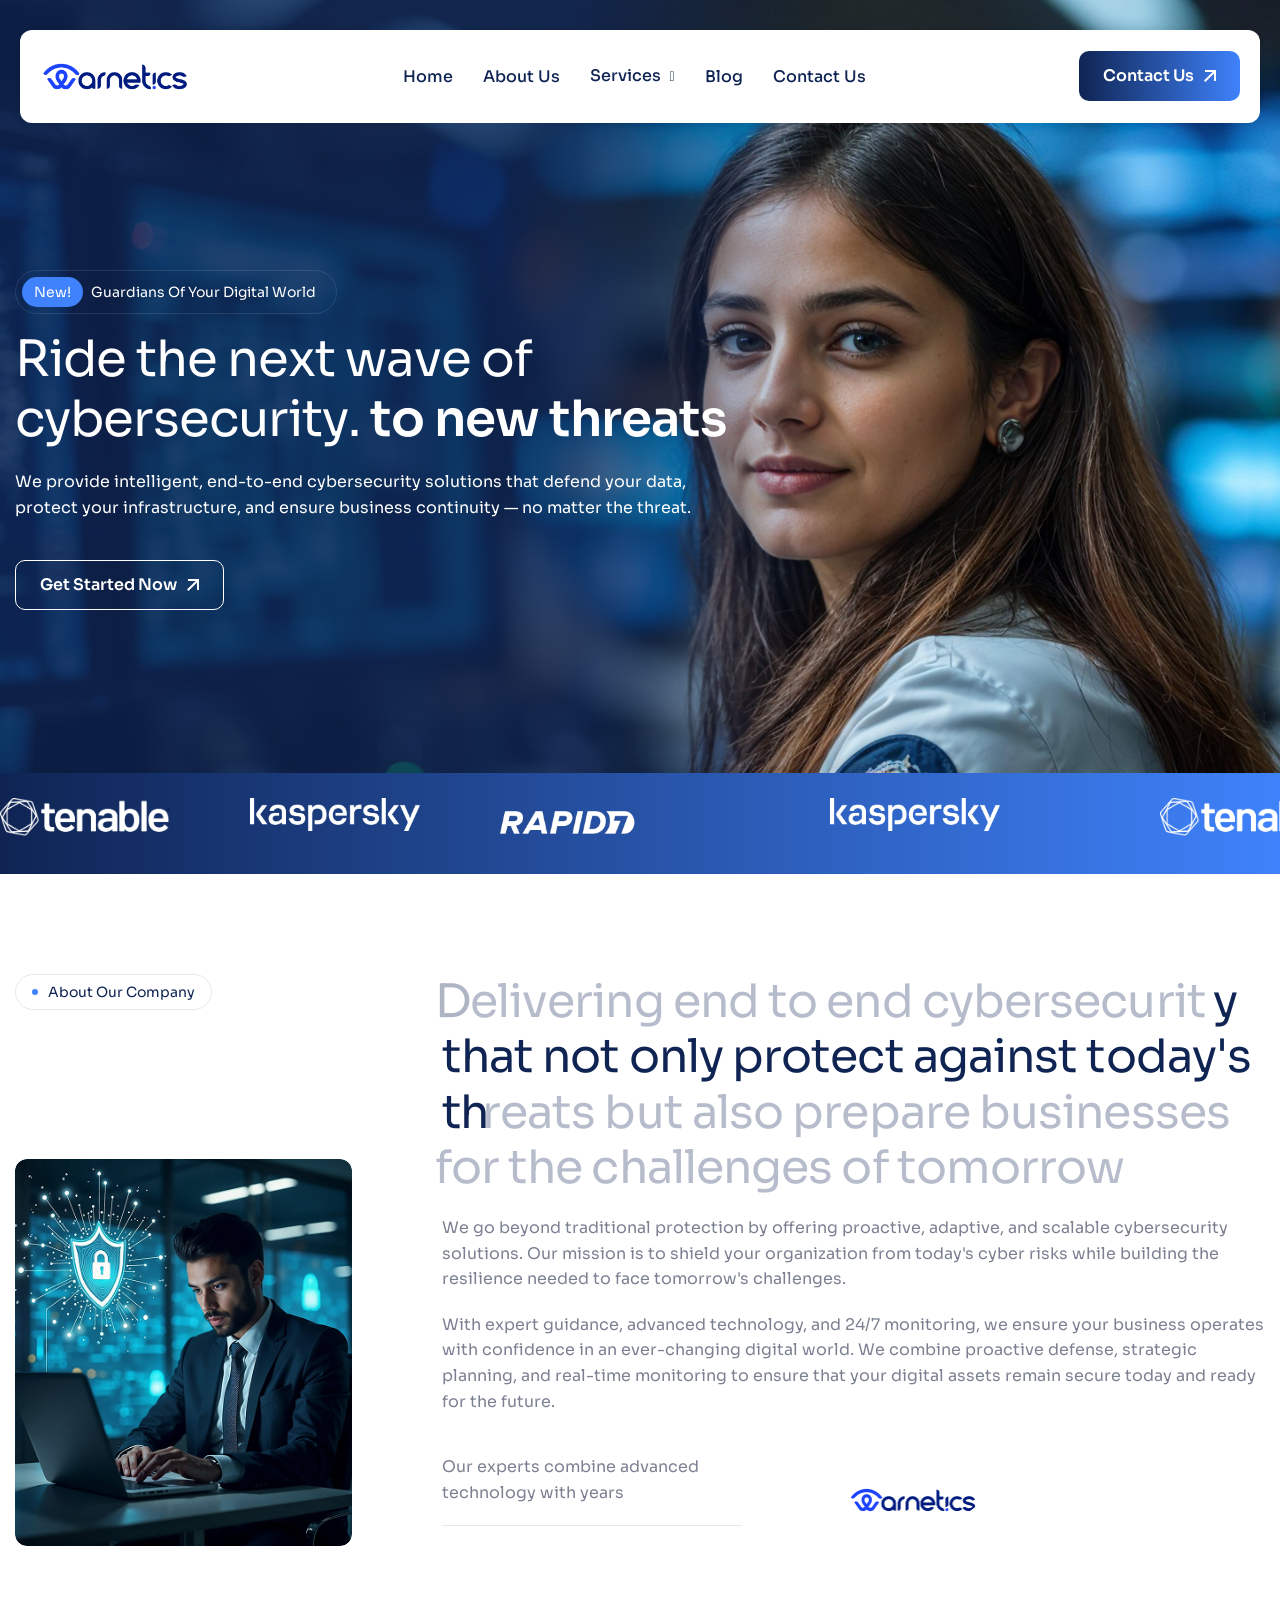
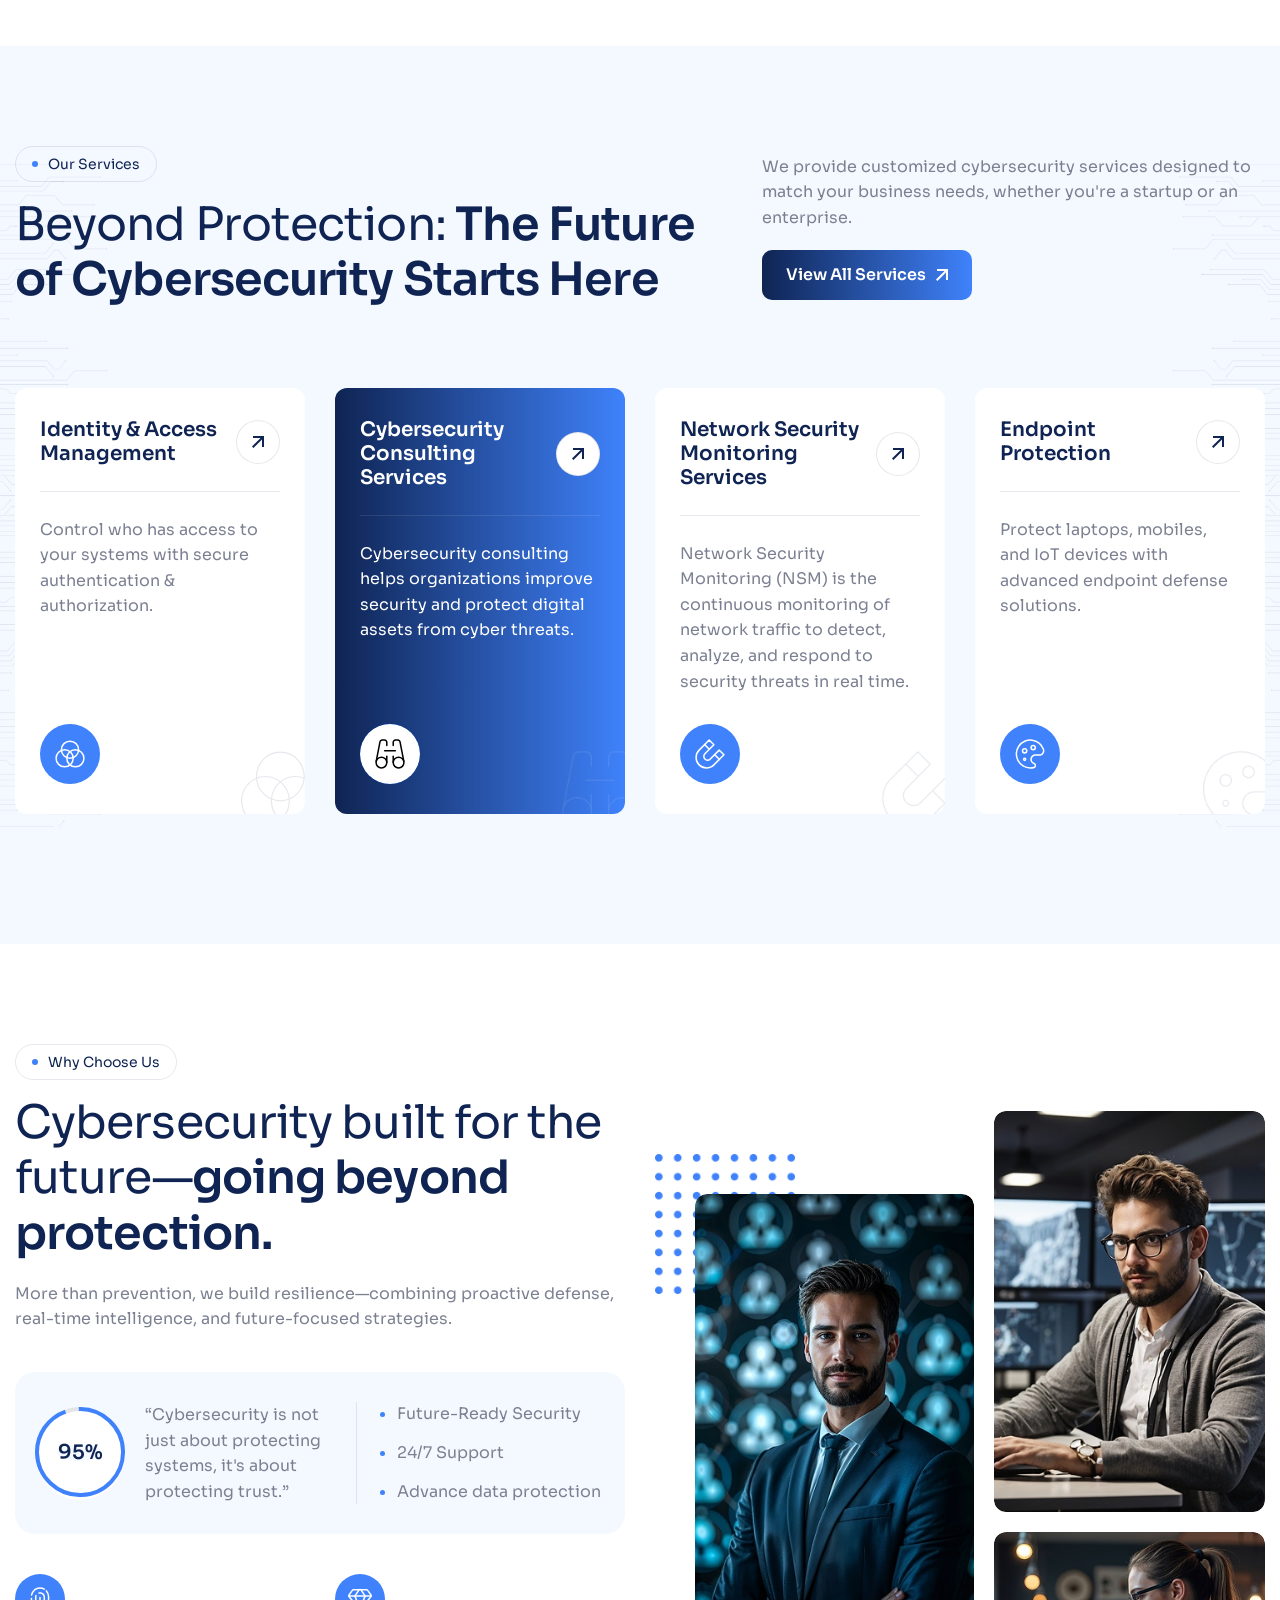
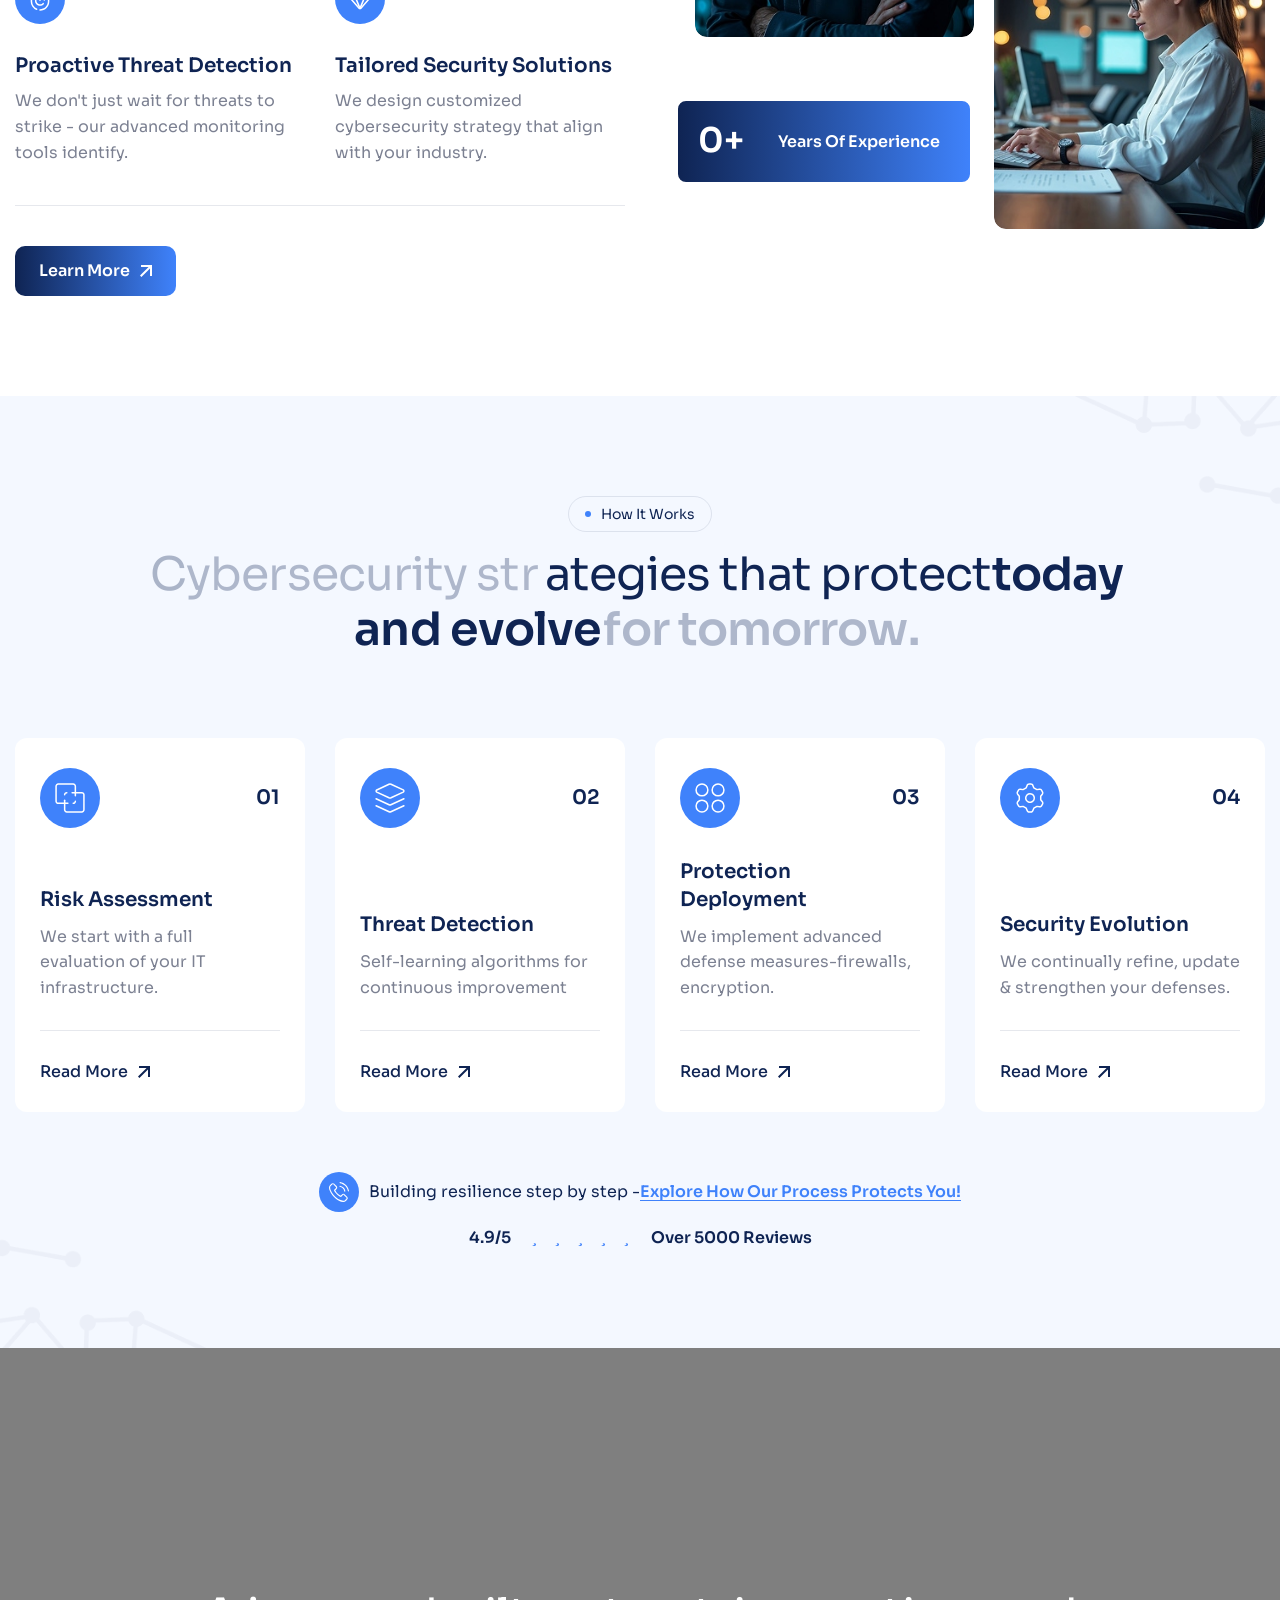
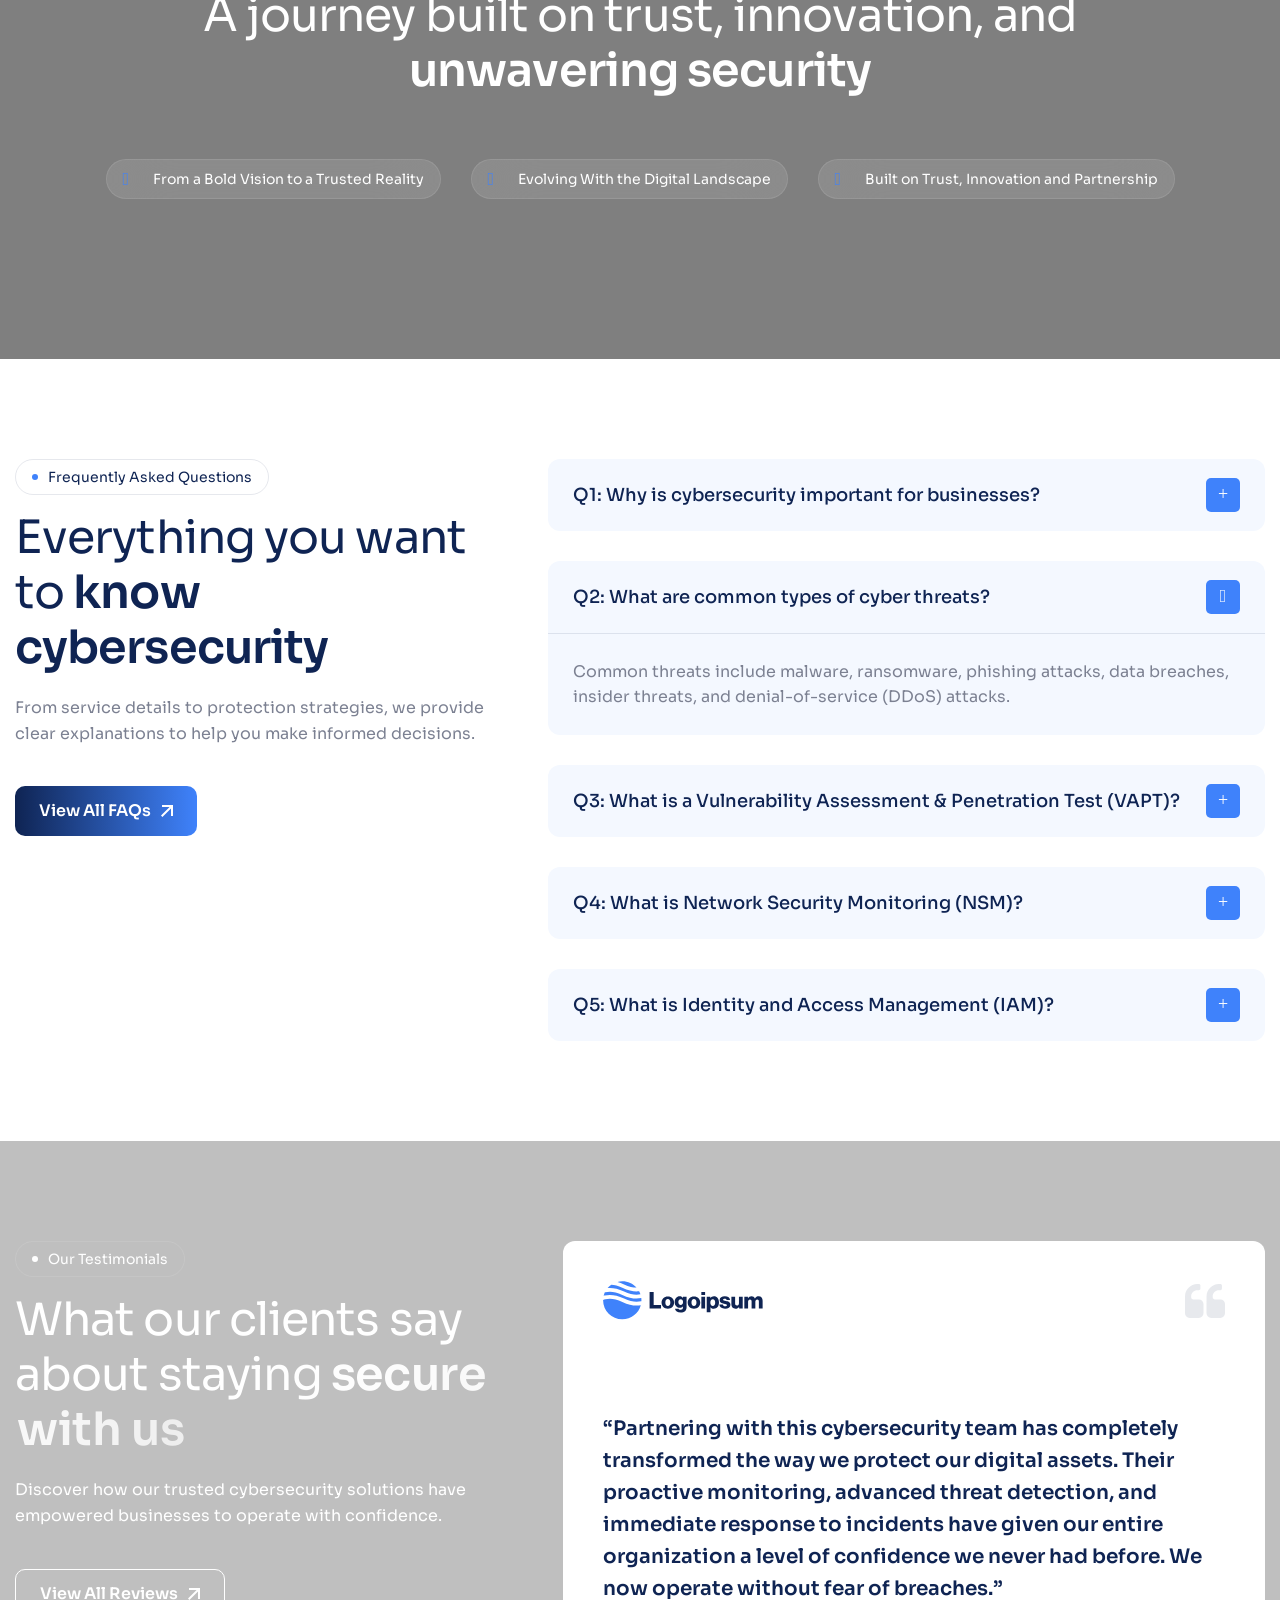
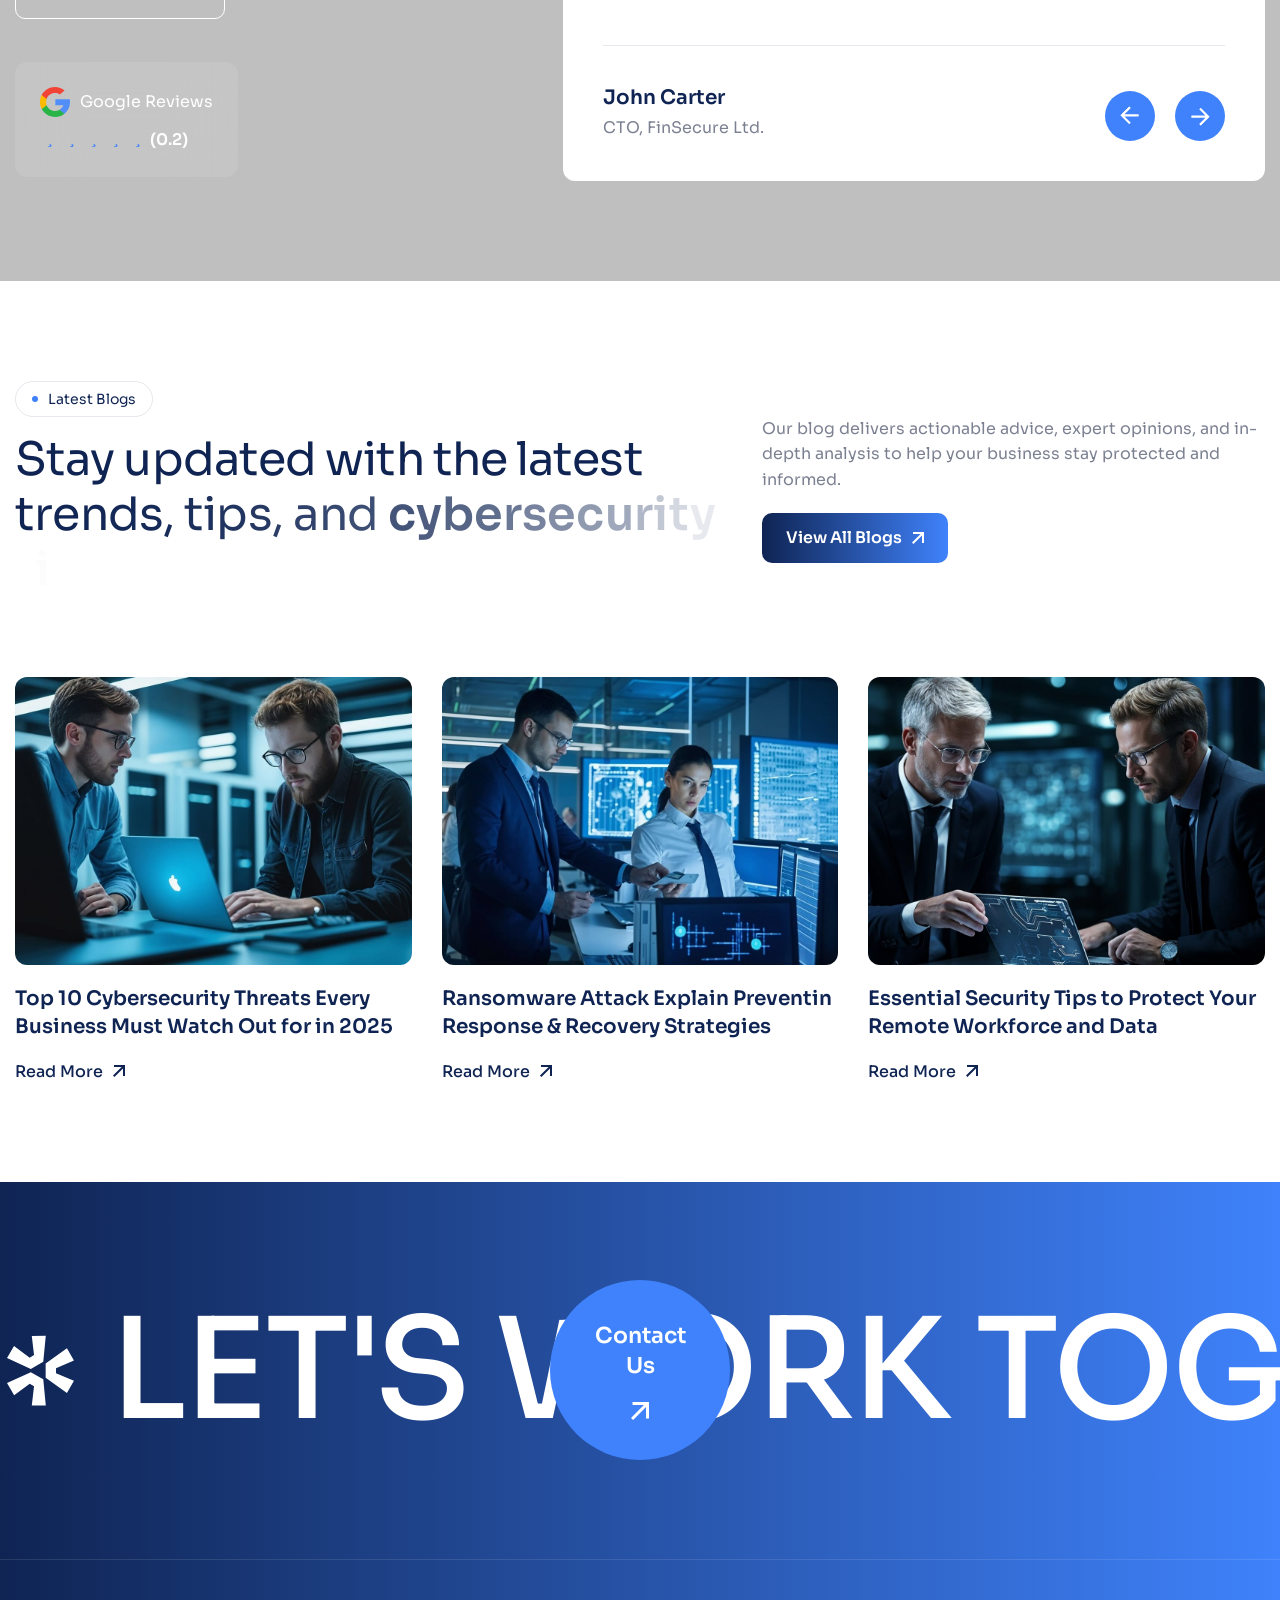
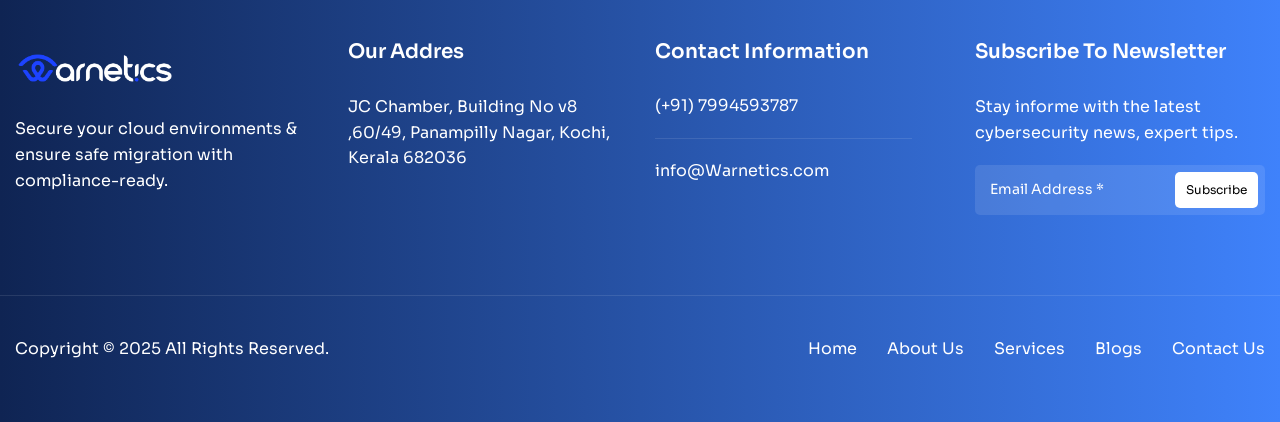
==== commit 5471d26b: "FAQ changed" ====
--- a/index.html
+++ b/index.html
@@ -11,7 +11,7 @@
 	<meta name="keywords" content="">
 	<meta name="author" content="Awaiken">
 	<!-- Page Title -->
-    <title>Warnetics | Advanced Cyber Defense Solutions
+    <title>Warnetics | Advanced Cyber Defense solutions
 
 
 
@@ -804,12 +804,12 @@
                         <div class="accordion-item wow fadeInUp">
                             <h2 class="accordion-header" id="heading1">
                                 <button class="accordion-button collapsed" type="button" data-bs-toggle="collapse" data-bs-target="#collapse1" aria-expanded="false" aria-controls="collapse1">
-                                    Q1: Why is cybersecurity important for my business?
+                                    Q1: Why is cybersecurity important for businesses?
                                 </button>
                             </h2>
                             <div id="collapse1" class="accordion-collapse collapse" aria-labelledby="heading1" data-bs-parent="#accordion">
                                 <div class="accordion-body">
-                                    <p>We work with business across various industr including finance, healthcare, e-commerce, and technology, tailoring solutions to meet each sector's unique security needs.</p>
+                                    <p>Cybersecurity protects sensitive data, prevents financial losses, maintains customer trust, and ensures business continuity against cyber threats.</p>
                                 </div>
                             </div>
                         </div>
@@ -819,12 +819,12 @@
                         <div class="accordion-item wow fadeInUp" data-wow-delay="0.2s">
                             <h2 class="accordion-header" id="heading2">
                                 <button class="accordion-button" type="button" data-bs-toggle="collapse" data-bs-target="#collapse2" aria-expanded="true" aria-controls="collapse2">
-                                    Q2: What industries do you provide cybersecurity services for?
+                                    Q2: What are common types of cyber threats?
                                 </button>
                             </h2>
                             <div id="collapse2" class="accordion-collapse collapse show" aria-labelledby="heading2" data-bs-parent="#accordion">
                                 <div class="accordion-body">
-                                    <p>We work with business across various industr including finance, healthcare, e-commerce, and technology, tailoring solutions to meet each sector's unique security needs.</p>
+                                    <p>Common threats include malware, ransomware, phishing attacks, data breaches, insider threats, and denial-of-service (DDoS) attacks.</p>
                                 </div>
                             </div>
                         </div>
@@ -834,12 +834,12 @@
                         <div class="accordion-item wow fadeInUp" data-wow-delay="0.4s">
                             <h2 class="accordion-header" id="heading3">
                                 <button class="accordion-button collapsed" type="button" data-bs-toggle="collapse" data-bs-target="#collapse3" aria-expanded="false" aria-controls="collapse3">
-                                    Q3: Do small businesses really need cybersecurity?
+                                    Q3: What is a Vulnerability Assessment & Penetration Test (VAPT)?
                                 </button>
                             </h2>
                             <div id="collapse3" class="accordion-collapse collapse" aria-labelledby="heading3" data-bs-parent="#accordion">
                                 <div class="accordion-body">
-                                    <p>We work with business across various industr including finance, healthcare, e-commerce, and technology, tailoring solutions to meet each sector's unique security needs.</p>
+                                    <p>VAPT is a security testing process that identifies system vulnerabilities and simulates cyberattacks to evaluate how secure your systems are.</p>
                                 </div>
                             </div>
                         </div>
@@ -849,12 +849,12 @@
                         <div class="accordion-item wow fadeInUp" data-wow-delay="0.6s">
                             <h2 class="accordion-header" id="heading4">
                                 <button class="accordion-button collapsed" type="button" data-bs-toggle="collapse" data-bs-target="#collapse4" aria-expanded="false" aria-controls="collapse4">
-                                    Q4: How quickly can you respond to a cyber threat?
+                                    Q4: What is Network Security Monitoring (NSM)?
                                 </button>
                             </h2>
                             <div id="collapse4" class="accordion-collapse collapse" aria-labelledby="heading4" data-bs-parent="#accordion">
                                 <div class="accordion-body">
-                                    <p>We work with business across various industr including finance, healthcare, e-commerce, and technology, tailoring solutions to meet each sector's unique security needs.</p>
+                                    <p>NSM is the continuous monitoring of network traffic to detect, analyze, and respond to suspicious activities or potential cyber threats.</p>
                                 </div>
                             </div>
                         </div>
@@ -864,12 +864,12 @@
                         <div class="accordion-item wow fadeInUp" data-wow-delay="0.8s">
                             <h2 class="accordion-header" id="heading5">
                                 <button class="accordion-button collapsed" type="button" data-bs-toggle="collapse" data-bs-target="#collapse5" aria-expanded="false" aria-controls="collapse5">
-                                    Q5: Is your solution customizable for my industry?
+                                    Q5: What is Identity and Access Management (IAM)?
                                 </button>
                             </h2>
                             <div id="collapse5" class="accordion-collapse collapse" aria-labelledby="heading5" data-bs-parent="#accordion">
                                 <div class="accordion-body">
-                                    <p>We work with business across various industr including finance, healthcare, e-commerce, and technology, tailoring solutions to meet each sector's unique security needs.</p>
+                                    <p>IAM ensures that the right individuals have the appropriate access to systems and data while preventing unauthorized access.</p>
                                 </div>
                             </div>
                         </div>
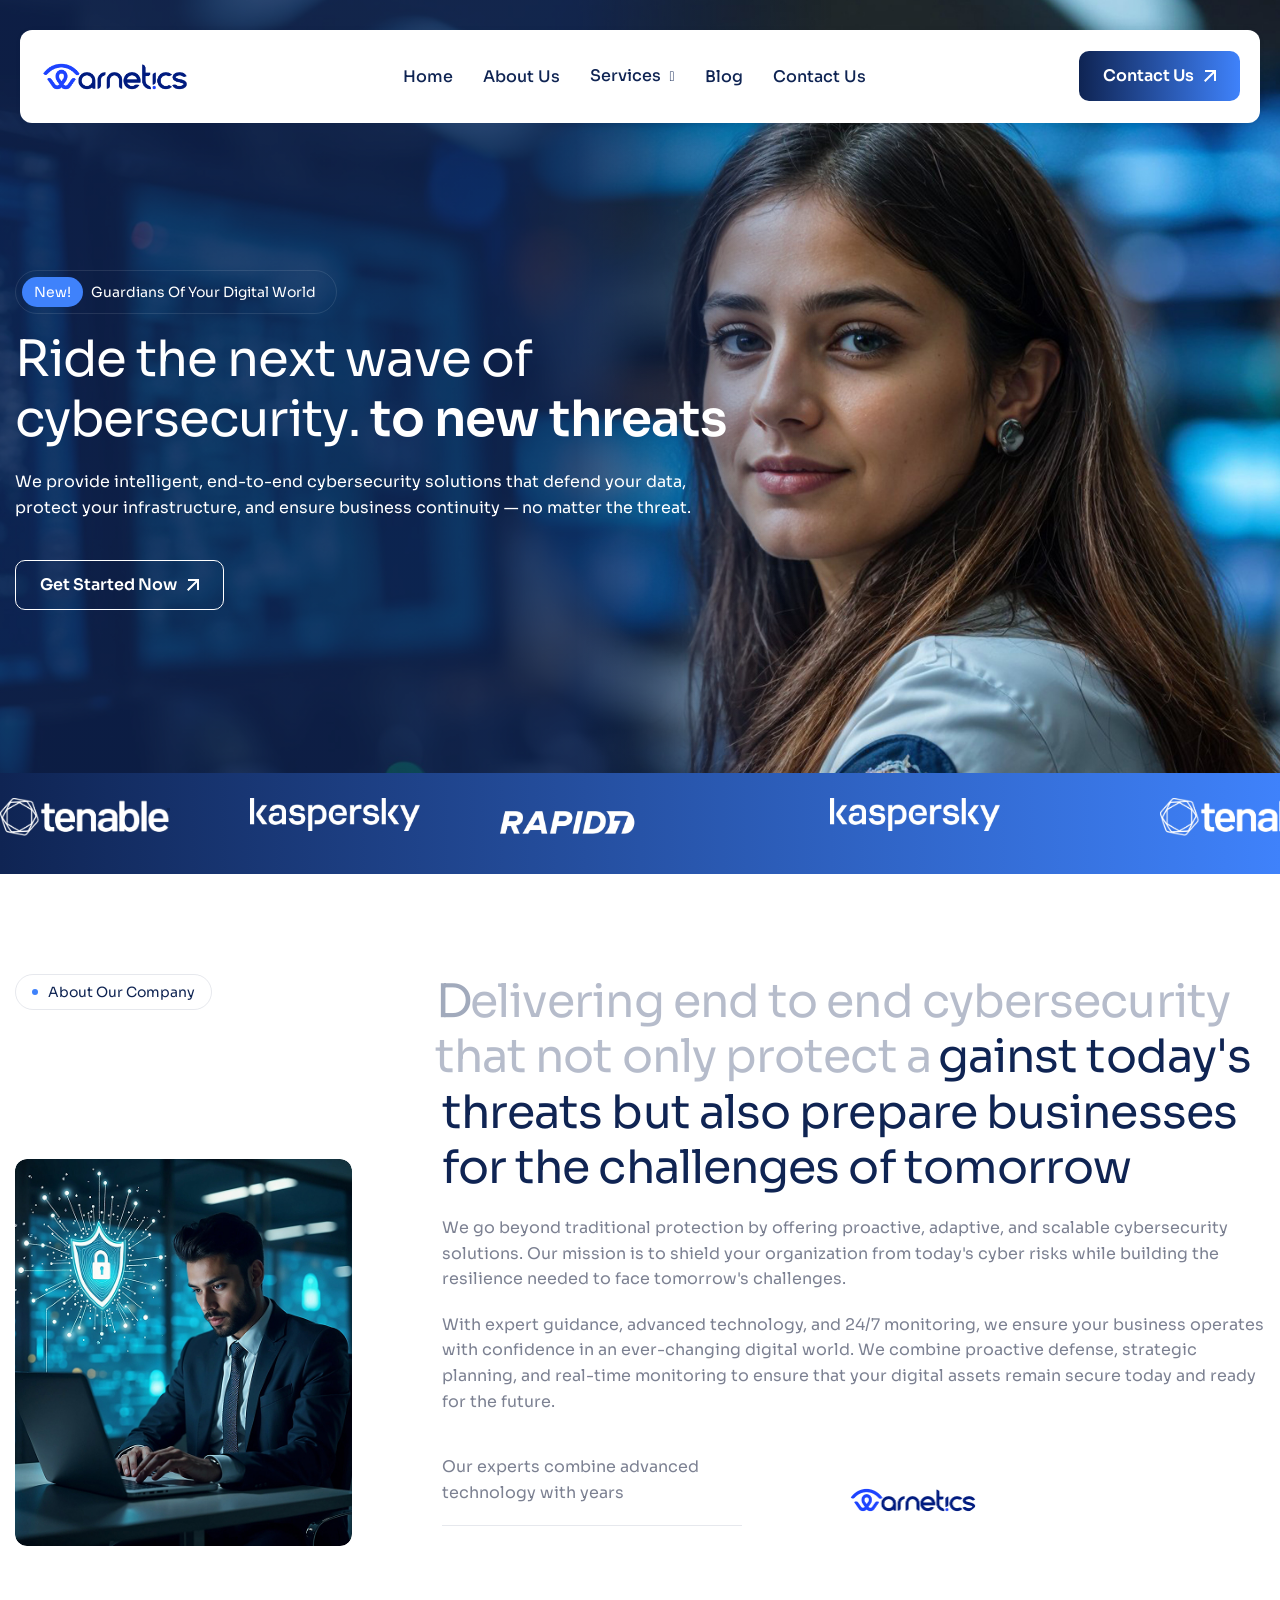
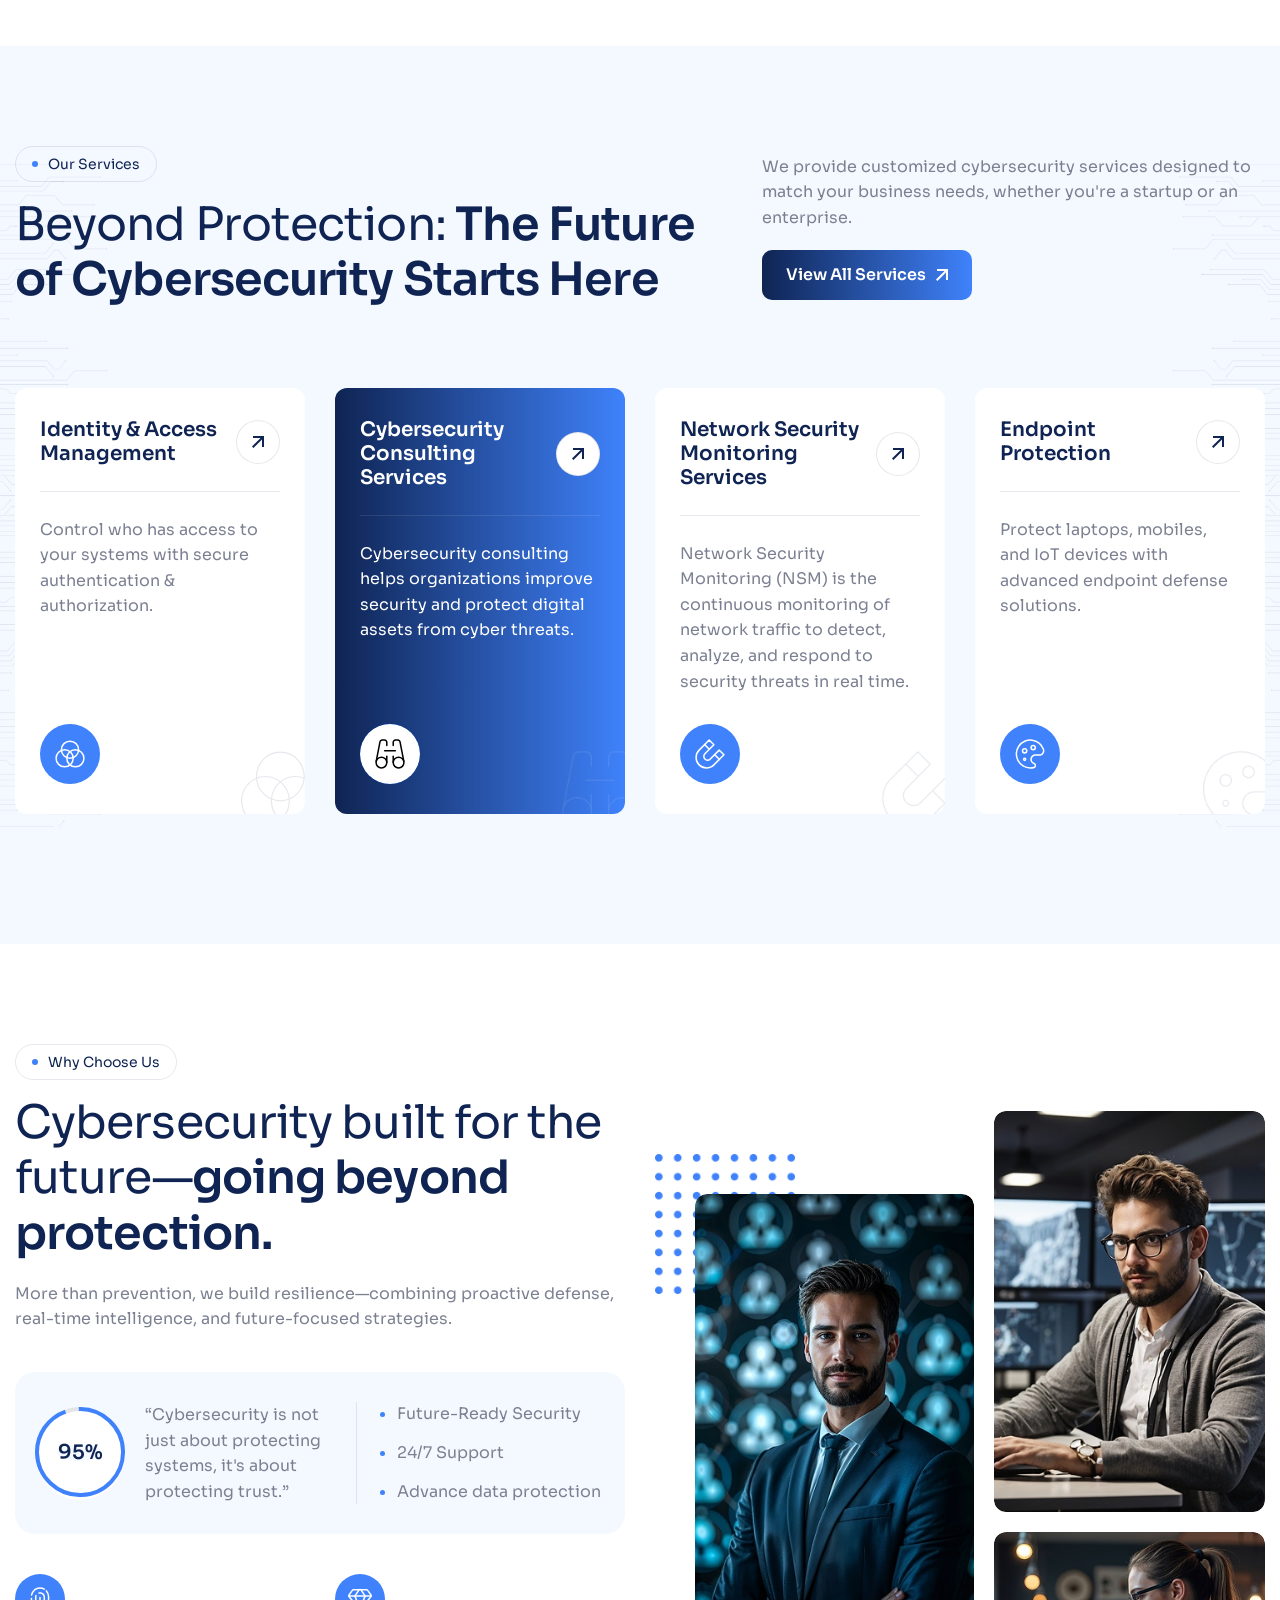
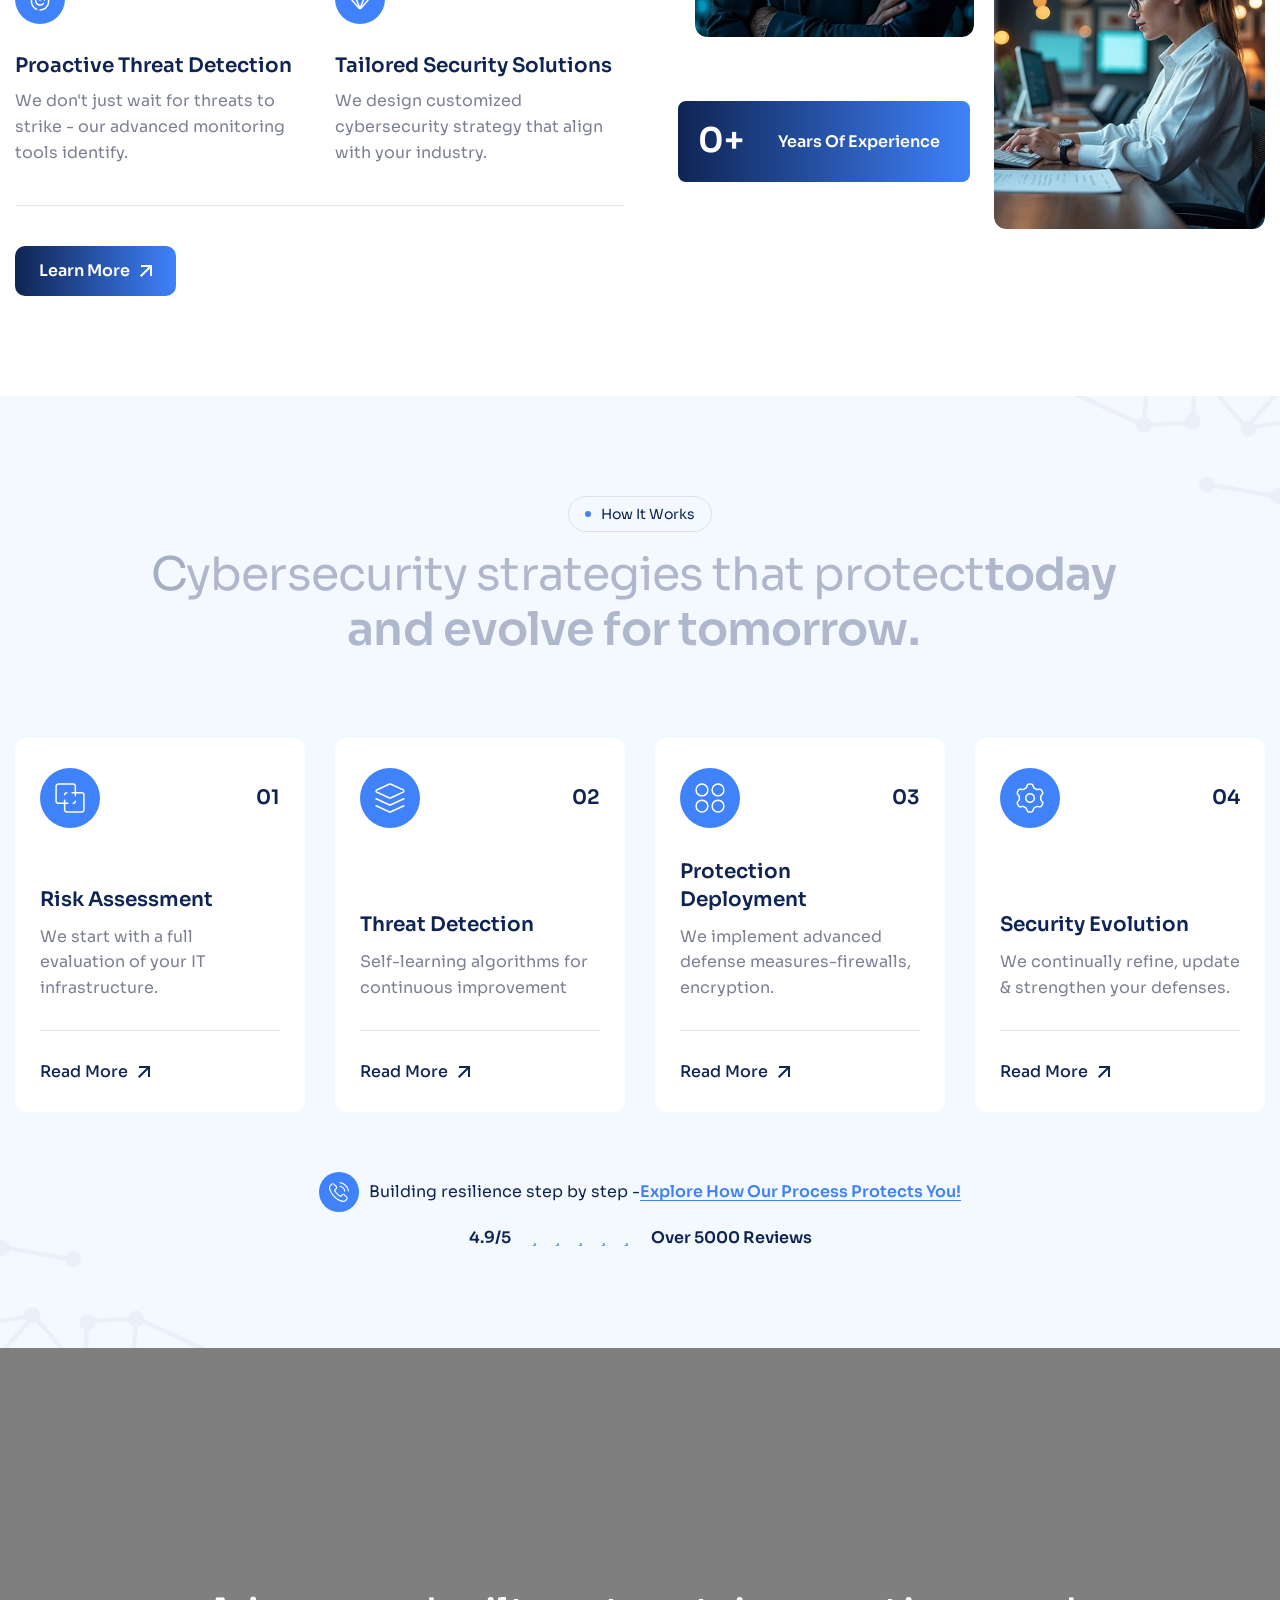
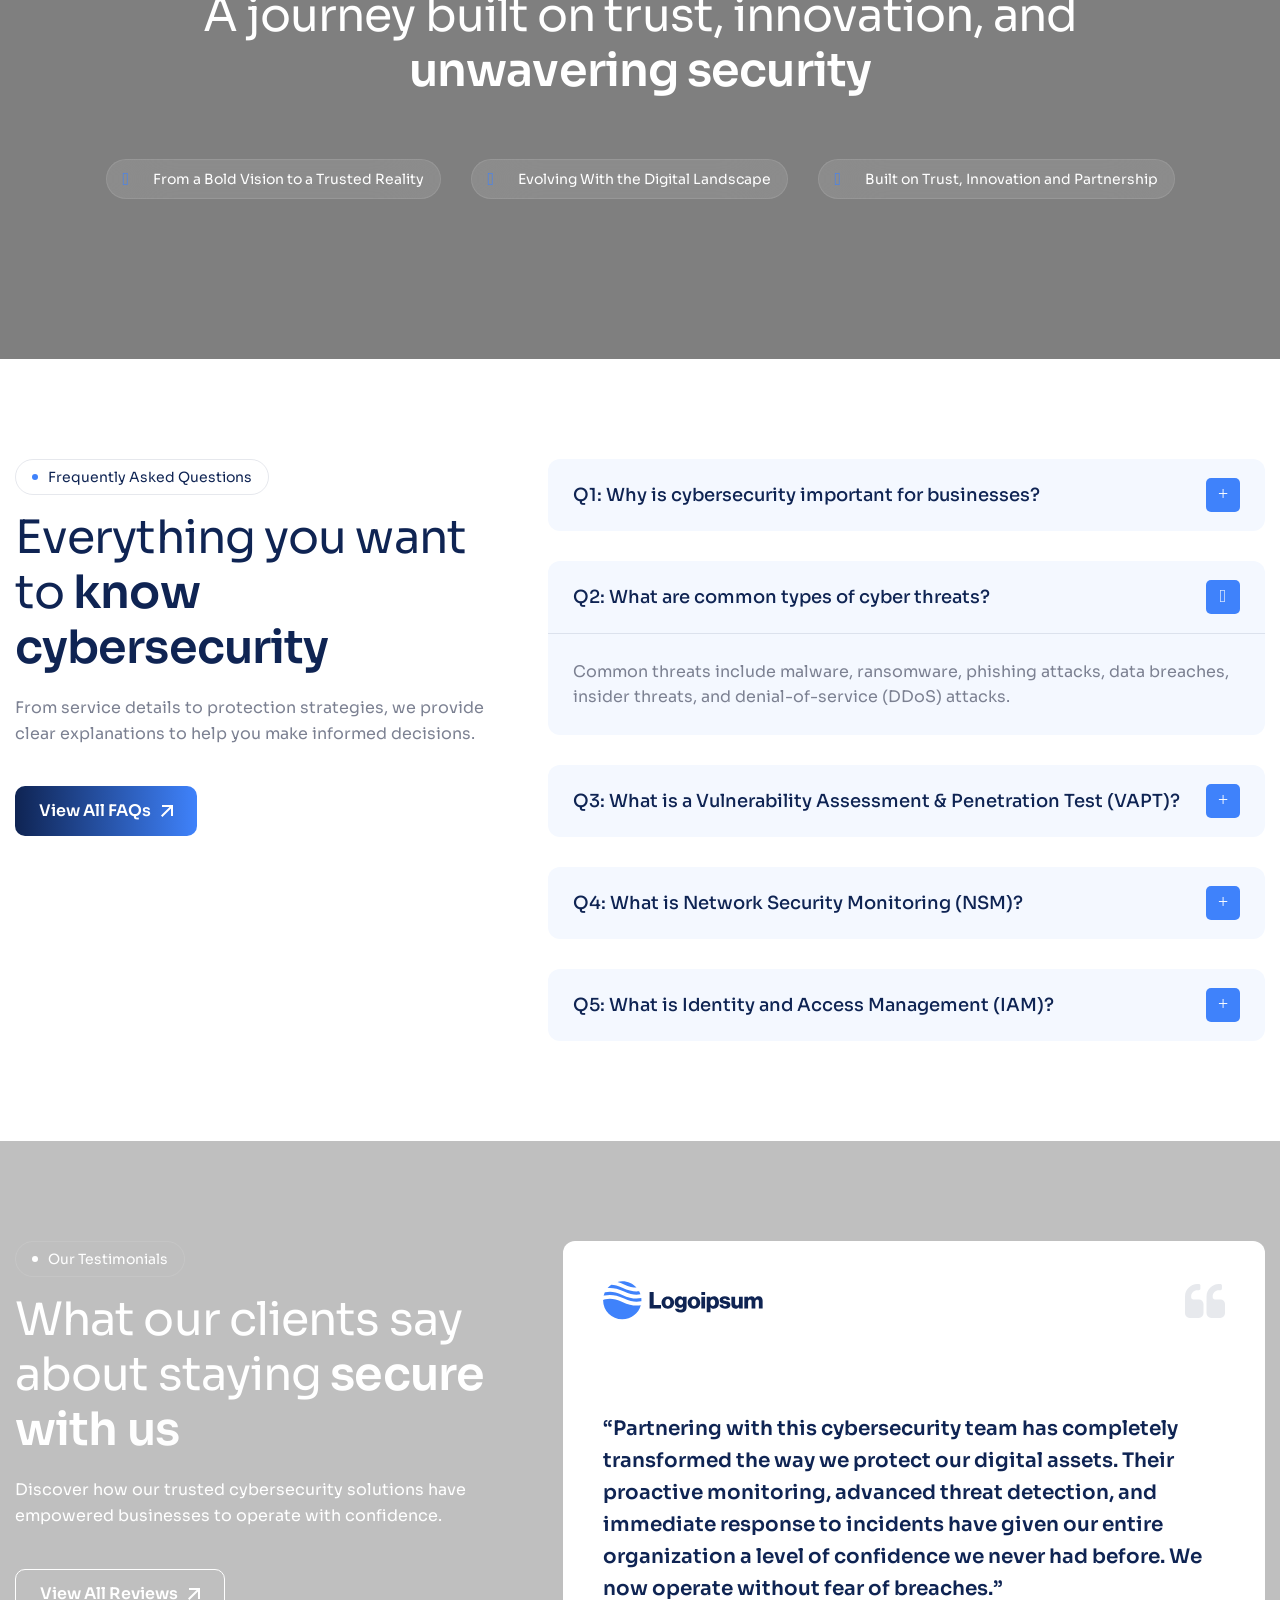
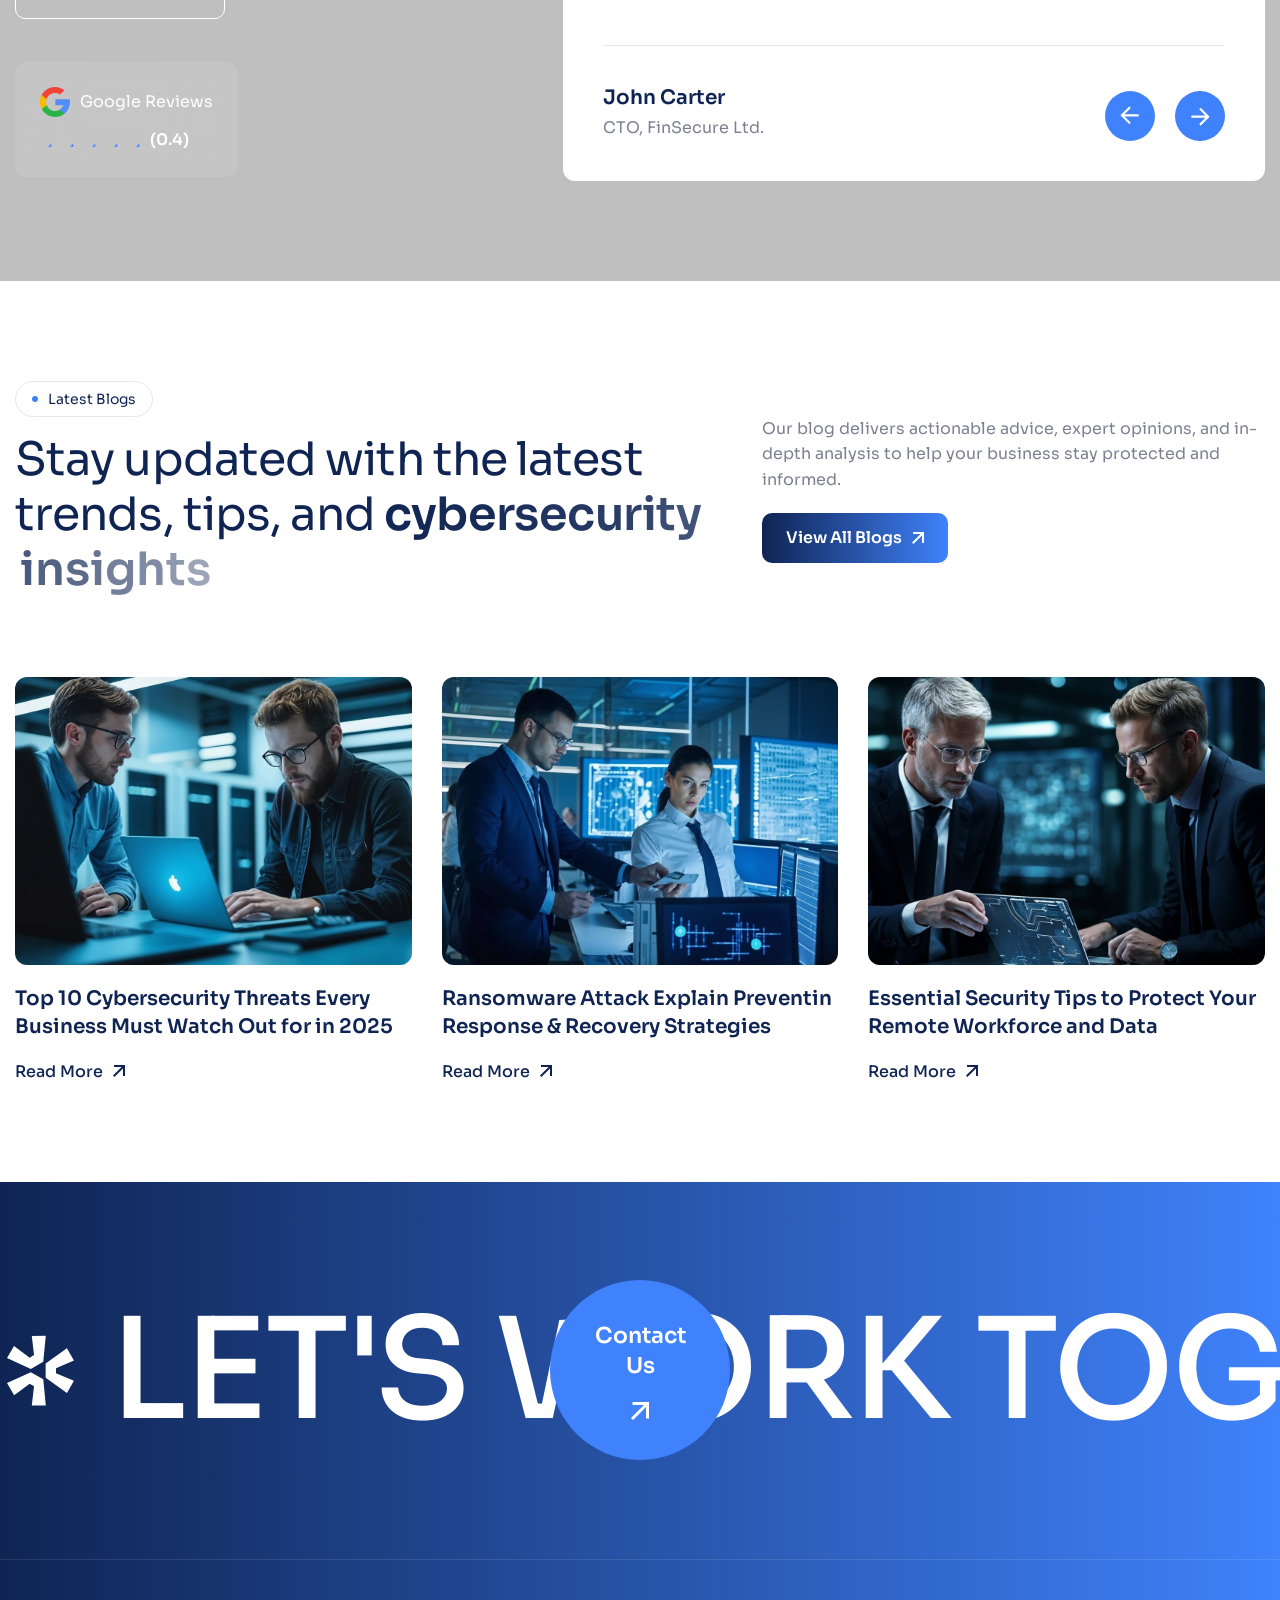
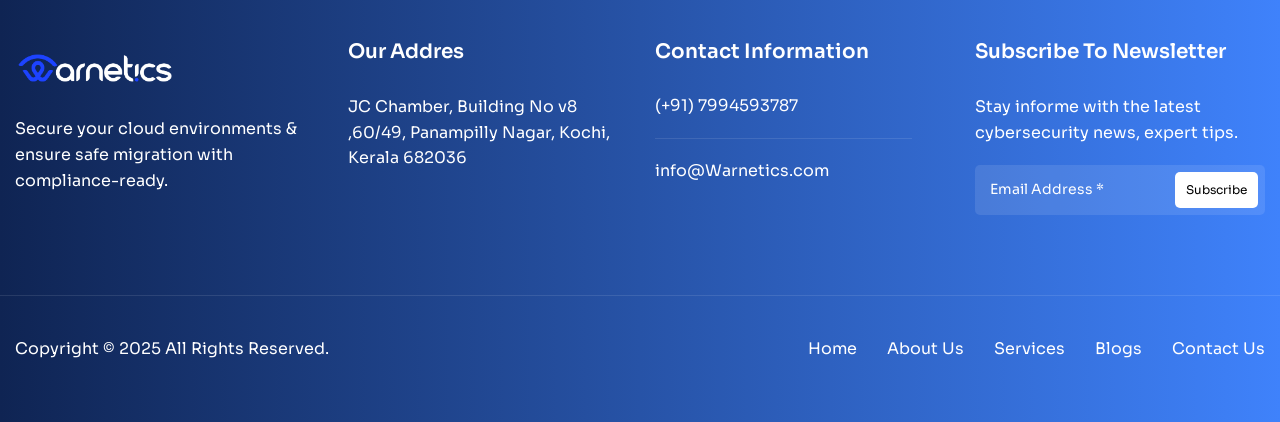
==== commit b1b145db: "chgh" ====
--- a/index.html
+++ b/index.html
@@ -73,7 +73,7 @@
                                         <li class="nav-item"><a class="nav-link" href="endpoint-protection.html">Endpoint protection</a></li>
                                         <li class="nav-item"><a class="nav-link" href="Network-Security-Monitoring.html">Network security monitoring</a></li>
                                         <li class="nav-item"><a class="nav-link" href="Cybersecurity-consultingn.html">Cybersecurity consultingn</a></li>
-                                        <li class="nav-item"><a class="nav-link" href="VAPT.html">Vulnerability Assessmen & Penetration Testing (VAPT)</a></li>
+                                        <li class="nav-item"><a class="nav-link" href="VAPT.html">Vulnerability Assessment & Penetration Testing (VAPT)</a></li>
                                     </ul>
                                 </li>
                                 <li class="nav-item"><a class="nav-link" href="blog.html">Blog</a></li>
